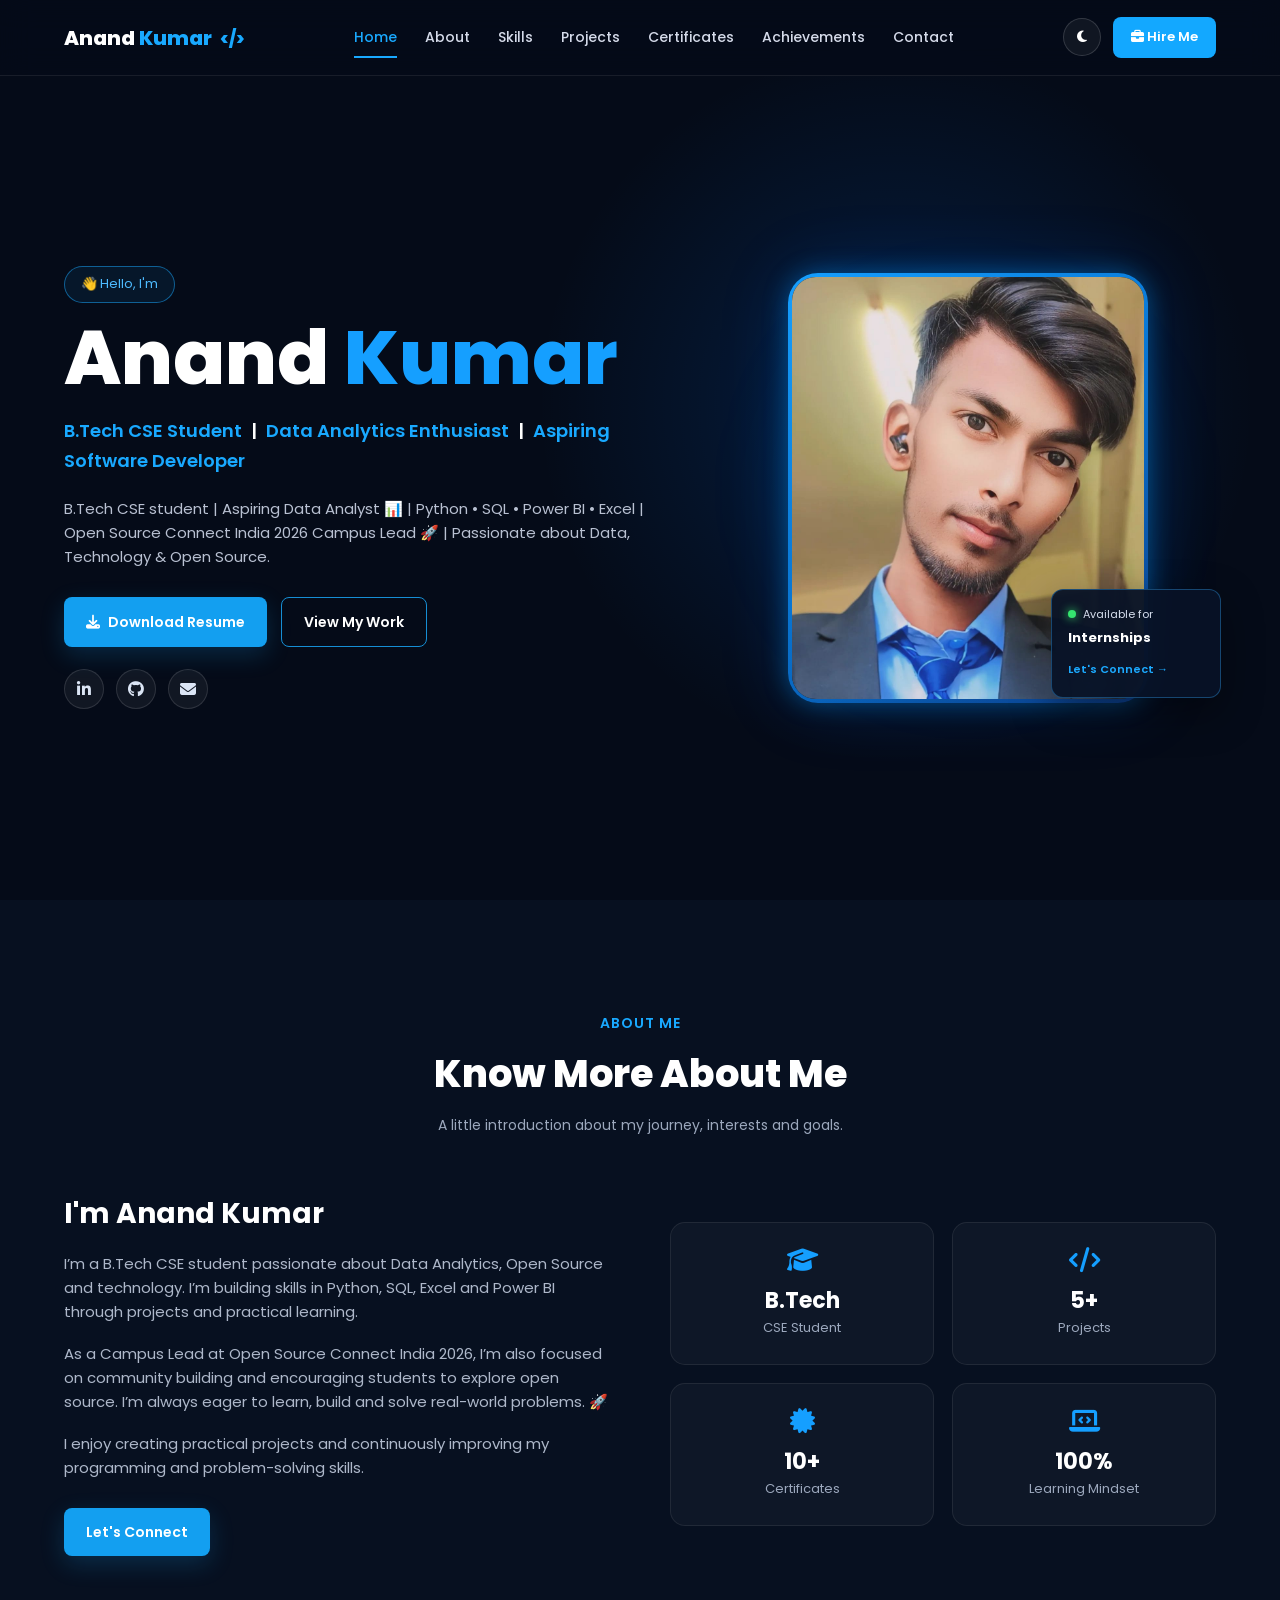
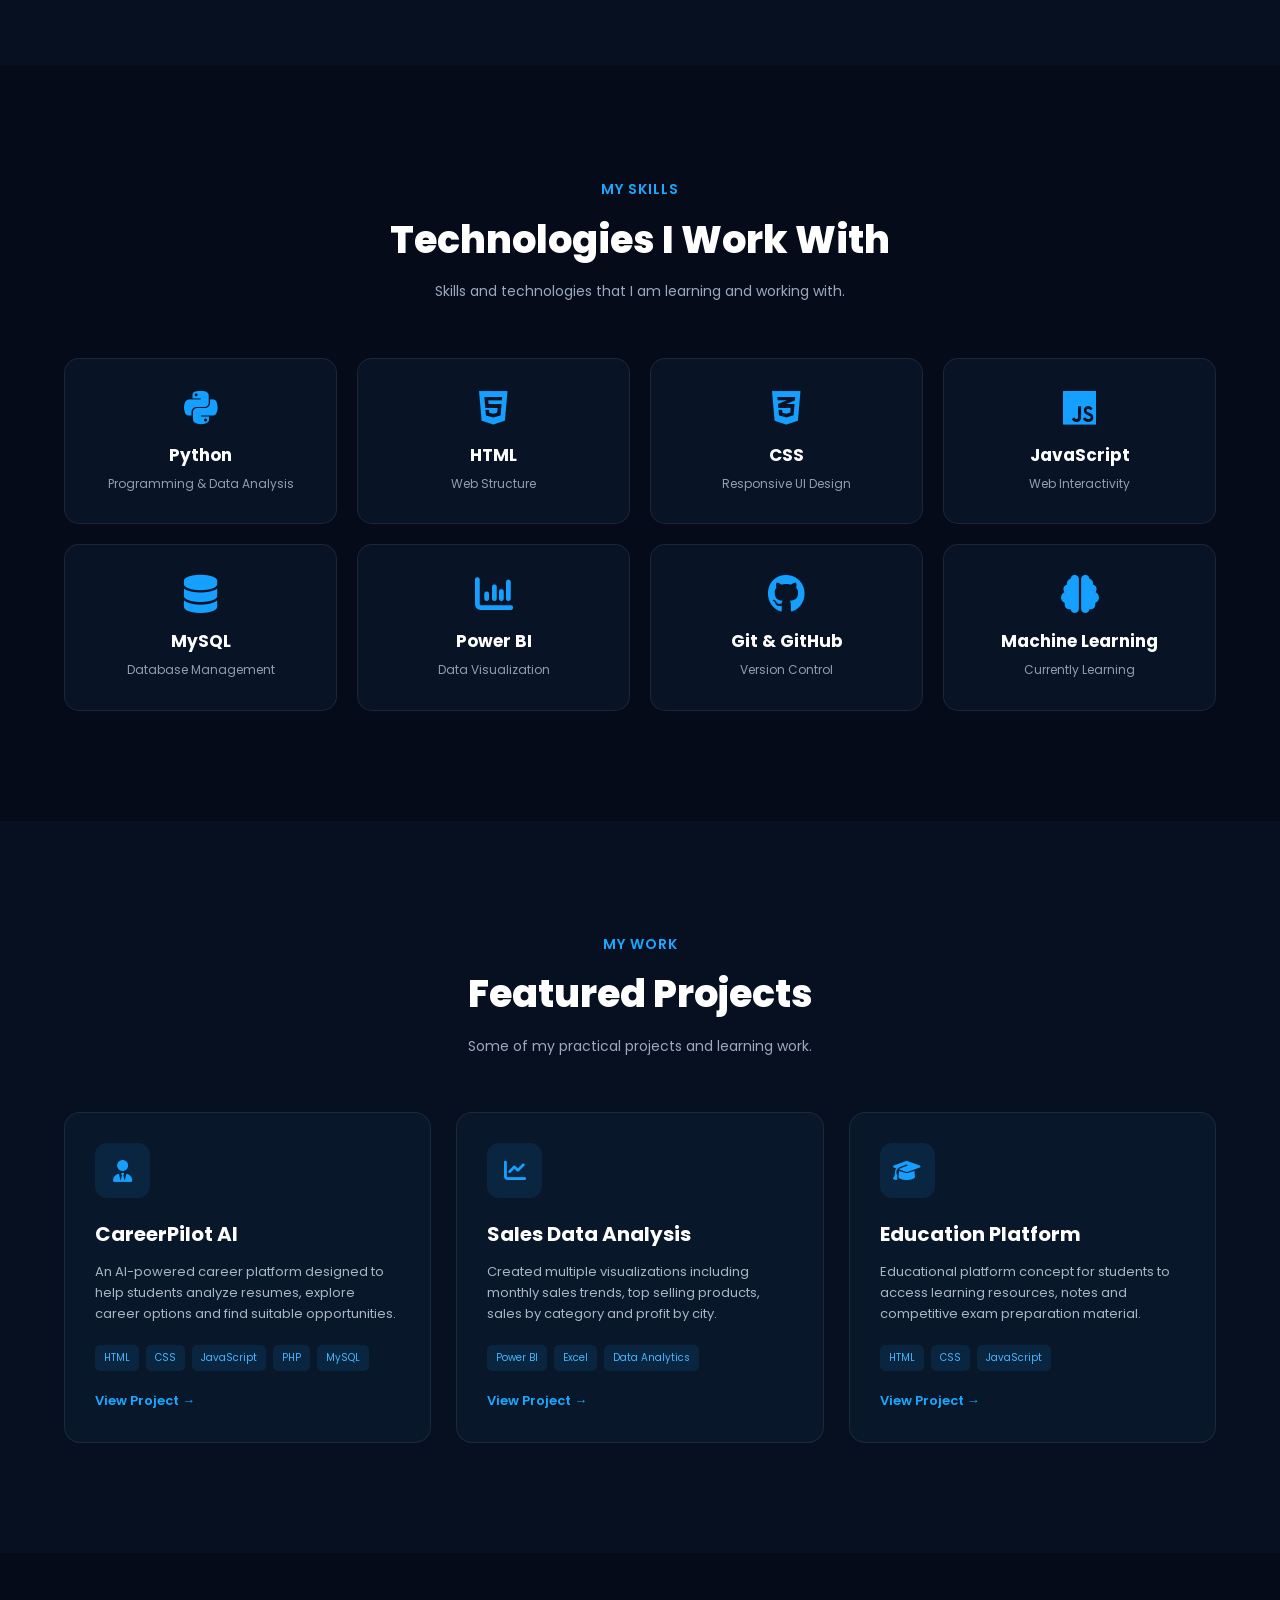
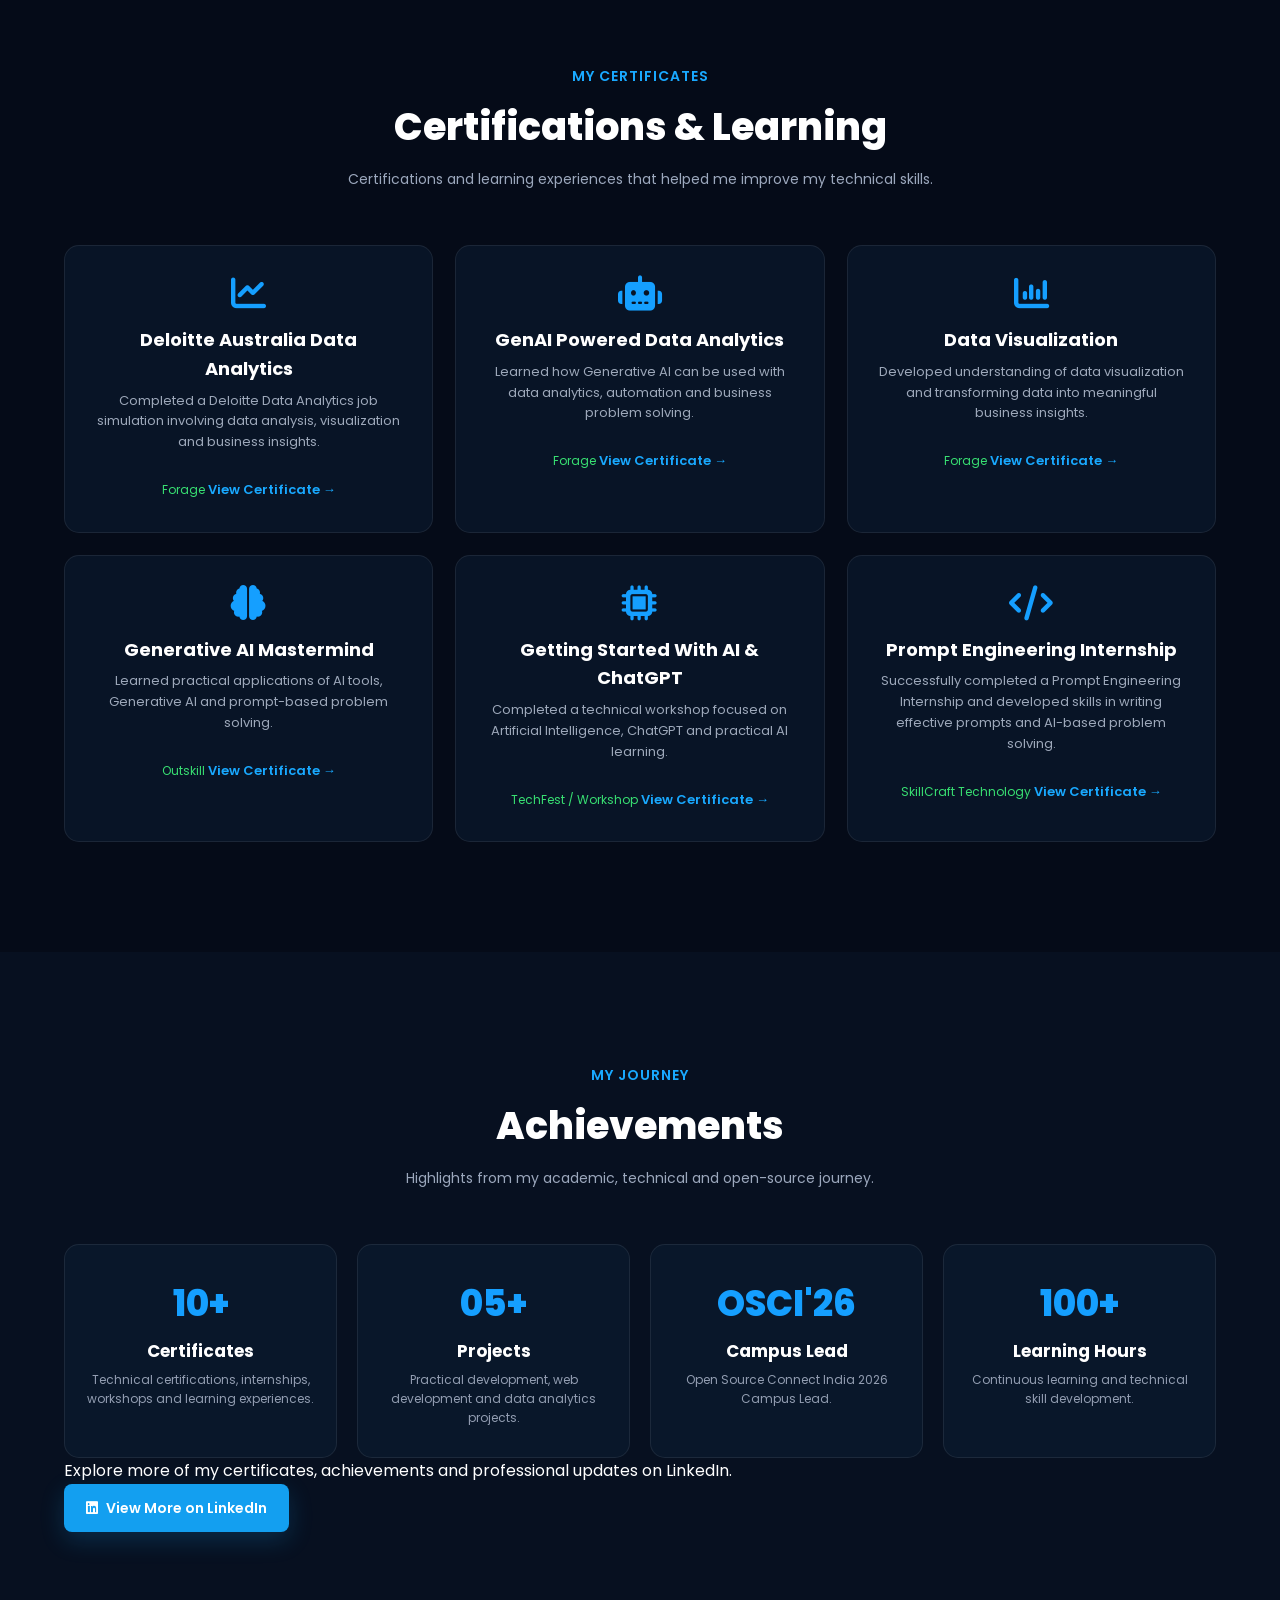
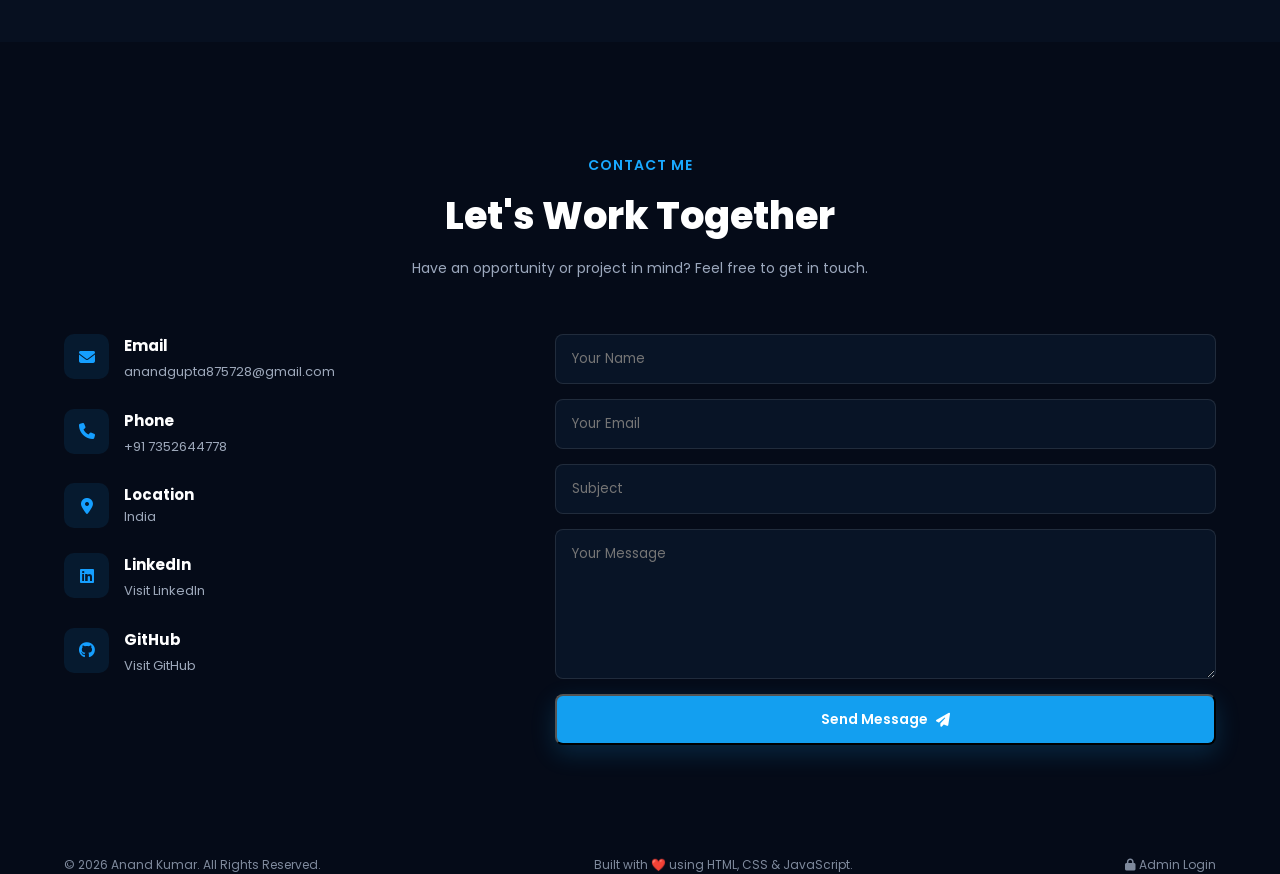
==== index.html @ 17d71ce0 "Initial commit: Anand Portfolio codebase" ====
<!DOCTYPE html>
<html lang="en">

<head>
    <meta charset="UTF-8">
    <meta name="viewport" content="width=device-width, initial-scale=1.0">

    <title>Anand Kumar | Portfolio</title>

    <!-- Google Font -->
    <link rel="preconnect" href="https://fonts.googleapis.com">
    <link rel="preconnect" href="https://fonts.gstatic.com" crossorigin>

    <link
        href="https://fonts.googleapis.com/css2?family=Poppins:wght@400;500;600;700;800&display=swap"
        rel="stylesheet"
    >

    <!-- Font Awesome -->
    <link
        rel="stylesheet"
        href="https://cdnjs.cloudflare.com/ajax/libs/font-awesome/6.5.2/css/all.min.css"
    >

    <!-- CSS -->
    <link rel="stylesheet" href="css/style.css">
</head>

<body>

    <!-- ================= NAVBAR ================= -->

    <header class="header">

        <div class="container nav-container">

            <a href="#home" class="logo">
                Anand <span>Kumar</span>
                <small>&lt;/&gt;</small>
            </a>

            <nav class="navbar" id="navbar">

                <a href="#home" class="nav-link active">Home</a>
                <a href="#about" class="nav-link">About</a>
                <a href="#skills" class="nav-link">Skills</a>
                <a href="#projects" class="nav-link">Projects</a>
                <a href="#certificates" class="nav-link">Certificates</a>
                <a href="#achievements" class="nav-link">Achievements</a>
                <a href="#contact" class="nav-link">Contact</a>

            </nav>

            <div class="nav-actions">

                <button
                    id="themeToggle"
                    class="theme-btn"
                    title="Change Theme"
                >
                    <i class="fa-solid fa-moon"></i>
                </button>

                <a href="#contact" class="hire-btn">
                    <i class="fa-solid fa-briefcase"></i>
                    Hire Me
                </a>

                <button class="menu-btn" id="menuBtn">
                    <i class="fa-solid fa-bars"></i>
                </button>

            </div>

        </div>

    </header>


    <!-- ================= MAIN ================= -->

    <main>

        <!-- ================= HOME ================= -->

        <section id="home" class="hero">

            <div class="container hero-container">

                <!-- LEFT -->

                <div class="hero-content">

                    <div class="hello-badge">
                        👋 Hello, I'm
                    </div>

                    <h1>
                        Anand <span>Kumar</span>
                    </h1>

                    <h2>
                        B.Tech CSE Student
                        <span>|</span>
                        Data Analytics Enthusiast
                        <span>|</span>
                        Aspiring Software Developer
                    </h2>

                    <p>
                        B.Tech CSE student | Aspiring Data Analyst 📊 |
                        Python • SQL • Power BI • Excel |
                        Open Source Connect India 2026 Campus Lead 🚀 |
                        Passionate about Data, Technology & Open Source.
                    </p>


                    <!-- BUTTONS -->

                    <div class="hero-buttons">

                        <a
                            href="#"
                            class="btn primary-btn"
                            onclick="alert('Resume will be available soon.'); return false;"
                        >
                            <i class="fa-solid fa-download"></i>
                            Download Resume
                        </a>

                        <a
                            href="#projects"
                            class="btn secondary-btn"
                        >
                            View My Work
                        </a>

                    </div>


                    <!-- SOCIAL LINKS -->

                    <div class="social-links">

                        <!-- LinkedIn -->

                        <a
                            href="https://www.linkedin.com/in/anand-kumar-691678362"
                            title="LinkedIn"
                            target="_blank"
                            rel="noopener noreferrer"
                        >
                            <i class="fa-brands fa-linkedin-in"></i>
                        </a>


                        <!-- GitHub -->

                        <a
                            href="https://github.com/aanand0809"
                            title="GitHub"
                            target="_blank"
                            rel="noopener noreferrer"
                        >
                            <i class="fa-brands fa-github"></i>
                        </a>


                        <!-- Gmail -->

                        <a
                            href="https://mail.google.com/mail/?view=cm&fs=1&to=anandgupta875728@gmail.com"
                            title="Email Me"
                            target="_blank"
                            rel="noopener noreferrer"
                        >
                            <i class="fa-solid fa-envelope"></i>
                        </a>

                    </div>

                </div>


                <!-- RIGHT -->

                <div class="hero-image-area">

                    <div class="image-glow"></div>

                    <div class="profile-wrapper">

                        <img
                            src="images/profile.jpg"
                            alt="Anand Kumar"
                            class="profile-image"
                        >

                    </div>


                    <!-- Availability -->

                    <div class="availability-card">

                        <div class="status">

                            <span class="status-dot"></span>

                            Available for

                        </div>

                        <strong>Internships</strong>

                        <a href="#contact">
                            Let's Connect →
                        </a>

                    </div>

                </div>

            </div>

        </section>


        <!-- ================= ABOUT ================= -->

        <section
            id="about"
            class="section about-section"
        >

            <div class="container">

                <div class="section-heading">

                    <span>About Me</span>

                    <h2>
                        Know More About Me
                    </h2>

                    <p>
                        A little introduction about my journey,
                        interests and goals.
                    </p>

                </div>


                <div class="about-content">

                    <div class="about-text">

                        <h3>
                            I'm Anand Kumar
                        </h3>

                        <p>
                            I’m a B.Tech CSE student passionate about
                            Data Analytics, Open Source and technology.
                            I’m building skills in Python, SQL, Excel
                            and Power BI through projects and practical
                            learning.
                        </p>

                        <p>
                            As a Campus Lead at Open Source Connect India
                            2026, I’m also focused on community building
                            and encouraging students to explore open source.
                            I’m always eager to learn, build and solve
                            real-world problems. 🚀
                        </p>

                        <p>
                            I enjoy creating practical projects and
                            continuously improving my programming and
                            problem-solving skills.
                        </p>

                        <a
                            href="#contact"
                            class="btn primary-btn"
                        >
                            Let's Connect
                        </a>

                    </div>


                    <div class="about-stats">

                        <div class="stat-card">

                            <i class="fa-solid fa-graduation-cap"></i>

                            <h3>B.Tech</h3>

                            <p>CSE Student</p>

                        </div>


                        <div class="stat-card">

                            <i class="fa-solid fa-code"></i>

                            <h3>5+</h3>

                            <p>Projects</p>

                        </div>


                        <div class="stat-card">

                            <i class="fa-solid fa-certificate"></i>

                            <h3>10+</h3>

                            <p>Certificates</p>

                        </div>


                        <div class="stat-card">

                            <i class="fa-solid fa-laptop-code"></i>

                            <h3>100%</h3>

                            <p>Learning Mindset</p>

                        </div>

                    </div>

                </div>

            </div>

        </section>


        <!-- ================= SKILLS ================= -->

        <section
            id="skills"
            class="section skills-section"
        >

            <div class="container">

                <div class="section-heading">

                    <span>My Skills</span>

                    <h2>
                        Technologies I Work With
                    </h2>

                    <p>
                        Skills and technologies that I am
                        learning and working with.
                    </p>

                </div>


                <div class="skills-grid">

                    <div class="skill-card">

                        <i class="fa-brands fa-python"></i>

                        <h3>Python</h3>

                        <p>
                            Programming & Data Analysis
                        </p>

                    </div>


                    <div class="skill-card">

                        <i class="fa-brands fa-html5"></i>

                        <h3>HTML</h3>

                        <p>
                            Web Structure
                        </p>

                    </div>


                    <div class="skill-card">

                        <i class="fa-brands fa-css3-alt"></i>

                        <h3>CSS</h3>

                        <p>
                            Responsive UI Design
                        </p>

                    </div>


                    <div class="skill-card">

                        <i class="fa-brands fa-js"></i>

                        <h3>JavaScript</h3>

                        <p>
                            Web Interactivity
                        </p>

                    </div>


                    <div class="skill-card">

                        <i class="fa-solid fa-database"></i>

                        <h3>MySQL</h3>

                        <p>
                            Database Management
                        </p>

                    </div>


                    <div class="skill-card">

                        <i class="fa-solid fa-chart-column"></i>

                        <h3>Power BI</h3>

                        <p>
                            Data Visualization
                        </p>

                    </div>


                    <div class="skill-card">

                        <i class="fa-brands fa-github"></i>

                        <h3>Git & GitHub</h3>

                        <p>
                            Version Control
                        </p>

                    </div>


                    <div class="skill-card">

                        <i class="fa-solid fa-brain"></i>

                        <h3>Machine Learning</h3>

                        <p>
                            Currently Learning
                        </p>

                    </div>

                </div>

            </div>

        </section>


        <!-- ================= PROJECTS ================= -->

        <section
            id="projects"
            class="section projects-section"
        >

            <div class="container">

                <div class="section-heading">

                    <span>My Work</span>

                    <h2>
                        Featured Projects
                    </h2>

                    <p>
                        Some of my practical projects
                        and learning work.
                    </p>

                </div>


                <div class="projects-grid">


                    <!-- CareerPilot -->

                    <article class="project-card">

                        <div class="project-icon">

                            <i class="fa-solid fa-user-tie"></i>

                        </div>

                        <h3>
                            CareerPilot AI
                        </h3>

                        <p>
                            An AI-powered career platform designed
                            to help students analyze resumes,
                            explore career options and find
                            suitable opportunities.
                        </p>

                        <div class="project-tech">

                            <span>HTML</span>
                            <span>CSS</span>
                            <span>JavaScript</span>
                            <span>PHP</span>
                            <span>MySQL</span>

                        </div>

                        <a
                            href="#"
                            class="project-link"
                            onclick="alert('Project link will be added soon.'); return false;"
                        >
                            View Project →
                        </a>

                    </article>


                    <!-- Sales Data Analysis -->

                    <article class="project-card">

                        <div class="project-icon">

                            <i class="fa-solid fa-chart-line"></i>

                        </div>

                        <h3>
                            Sales Data Analysis
                        </h3>

                        <p>
                            Created multiple visualizations including
                            monthly sales trends, top selling products,
                            sales by category and profit by city.
                        </p>

                        <div class="project-tech">

                            <span>Power BI</span>
                            <span>Excel</span>
                            <span>Data Analytics</span>

                        </div>

                        <a
                            href="#"
                            class="project-link"
                            onclick="alert('Project link will be added soon.'); return false;"
                        >
                            View Project →
                        </a>

                    </article>


                    <!-- Education Platform -->

                    <article class="project-card">

                        <div class="project-icon">

                            <i class="fa-solid fa-graduation-cap"></i>

                        </div>

                        <h3>
                            Education Platform
                        </h3>

                        <p>
                            Educational platform concept for students
                            to access learning resources, notes and
                            competitive exam preparation material.
                        </p>

                        <div class="project-tech">

                            <span>HTML</span>
                            <span>CSS</span>
                            <span>JavaScript</span>

                        </div>

                        <a
                            href="#"
                            class="project-link"
                            onclick="alert('Project link will be added soon.'); return false;"
                        >
                            View Project →
                        </a>

                    </article>

                </div>

            </div>

        </section>


        <!-- ================= CERTIFICATES ================= -->

        <section
            id="certificates"
            class="section certificates-section"
        >

            <div class="container">

                <div class="section-heading">

                    <span>My Certificates</span>

                    <h2>
                        Certifications & Learning
                    </h2>

                    <p>
                        Certifications and learning experiences
                        that helped me improve my technical skills.
                    </p>

                </div>


                <div class="certificate-grid">


                    <!-- Certificate 1 -->

                    <div class="certificate-card">

                        <i class="fa-solid fa-chart-line"></i>

                        <h3>
                            Deloitte Australia Data Analytics
                        </h3>

                        <p>
                            Completed a Deloitte Data Analytics
                            job simulation involving data analysis,
                            visualization and business insights.
                        </p>

                        <span>
                            Forage
                        </span>

                        <a
                            href="images/certificate1.jpg"
                            target="_blank"
                            rel="noopener noreferrer"
                            class="project-link"
                        >
                            View Certificate →
                        </a>

                    </div>


                    <!-- Certificate 2 -->

                    <div class="certificate-card">

                        <i class="fa-solid fa-robot"></i>

                        <h3>
                            GenAI Powered Data Analytics
                        </h3>

                        <p>
                            Learned how Generative AI can be used
                            with data analytics, automation and
                            business problem solving.
                        </p>

                        <span>
                            Forage
                        </span>

                        <a
                            href="images/certificate2.jpg"
                            target="_blank"
                            rel="noopener noreferrer"
                            class="project-link"
                        >
                            View Certificate →
                        </a>

                    </div>


                    <!-- Certificate 3 -->

                    <div class="certificate-card">

                        <i class="fa-solid fa-chart-column"></i>

                        <h3>
                            Data Visualization
                        </h3>

                        <p>
                            Developed understanding of data
                            visualization and transforming data
                            into meaningful business insights.
                        </p>

                        <span>
                            Forage
                        </span>

                        <a
                            href="images/certificate3.jpg"
                            target="_blank"
                            rel="noopener noreferrer"
                            class="project-link"
                        >
                            View Certificate →
                        </a>

                    </div>


                    <!-- Certificate 4 -->

                    <div class="certificate-card">

                        <i class="fa-solid fa-brain"></i>

                        <h3>
                            Generative AI Mastermind
                        </h3>

                        <p>
                            Learned practical applications of AI
                            tools, Generative AI and prompt-based
                            problem solving.
                        </p>

                        <span>
                            Outskill
                        </span>

                        <a
                            href="images/certificate4.jpg"
                            target="_blank"
                            rel="noopener noreferrer"
                            class="project-link"
                        >
                            View Certificate →
                        </a>

                    </div>


                    <!-- Certificate 5 -->

                    <div class="certificate-card">

                        <i class="fa-solid fa-microchip"></i>

                        <h3>
                            Getting Started With AI & ChatGPT
                        </h3>

                        <p>
                            Completed a technical workshop focused
                            on Artificial Intelligence, ChatGPT
                            and practical AI learning.
                        </p>

                        <span>
                            TechFest / Workshop
                        </span>

                        <a
                            href="images/certificate5.jpg"
                            target="_blank"
                            rel="noopener noreferrer"
                            class="project-link"
                        >
                            View Certificate →
                        </a>

                    </div>


                    <!-- Certificate 6 -->

                    <div class="certificate-card">

                        <i class="fa-solid fa-code"></i>

                        <h3>
                            Prompt Engineering Internship
                        </h3>

                        <p>
                            Successfully completed a Prompt Engineering
                            Internship and developed skills in writing
                            effective prompts and AI-based problem solving.
                        </p>

                        <span>
                            SkillCraft Technology
                        </span>

                        <a
                            href="images/certificate6.jpg"
                            target="_blank"
                            rel="noopener noreferrer"
                            class="project-link"
                        >
                            View Certificate →
                        </a>

                    </div>

                </div>

            </div>

        </section>


        <!-- ================= ACHIEVEMENTS ================= -->

        <section
            id="achievements"
            class="section achievements-section"
        >

            <div class="container">

                <div class="section-heading">

                    <span>My Journey</span>

                    <h2>
                        Achievements
                    </h2>

                    <p>
                        Highlights from my academic,
                        technical and open-source journey.
                    </p>

                </div>


                <div class="achievement-grid">


                    <!-- Achievement 1 -->

                    <div class="achievement-card">

                        <div class="achievement-number">
                            10+
                        </div>

                        <h3>
                            Certificates
                        </h3>

                        <p>
                            Technical certifications, internships,
                            workshops and learning experiences.
                        </p>

                    </div>


                    <!-- Achievement 2 -->

                    <div class="achievement-card">

                        <div class="achievement-number">
                            05+
                        </div>

                        <h3>
                            Projects
                        </h3>

                        <p>
                            Practical development, web development
                            and data analytics projects.
                        </p>

                    </div>


                    <!-- Achievement 3 -->

                    <div class="achievement-card">

                        <div class="achievement-number">
                            OSCI'26
                        </div>

                        <h3>
                            Campus Lead
                        </h3>

                        <p>
                            Open Source Connect India 2026
                            Campus Lead.
                        </p>

                    </div>


                    <!-- Achievement 4 -->

                    <div class="achievement-card">

                        <div class="achievement-number">
                            100+
                        </div>

                        <h3>
                            Learning Hours
                        </h3>

                        <p>
                            Continuous learning and technical
                            skill development.
                        </p>

                    </div>

                </div>


                <!-- LINKEDIN MORE -->

                <div class="achievement-more">

                    <p>
                        Explore more of my certificates,
                        achievements and professional updates
                        on LinkedIn.
                    </p>

                    <a
                        href="https://www.linkedin.com/in/anand-kumar-691678362"
                        target="_blank"
                        rel="noopener noreferrer"
                        class="btn primary-btn"
                    >
                        <i class="fa-brands fa-linkedin"></i>
                        View More on LinkedIn
                    </a>

                </div>

            </div>

        </section>


        <!-- ================= CONTACT ================= -->

        <section
            id="contact"
            class="section contact-section"
        >

            <div class="container">

                <div class="section-heading">

                    <span>Contact Me</span>

                    <h2>
                        Let's Work Together
                    </h2>

                    <p>
                        Have an opportunity or project in mind?
                        Feel free to get in touch.
                    </p>

                </div>


                <div class="contact-content">


                    <!-- CONTACT INFO -->

                    <div class="contact-info">


                        <!-- Email -->

                        <div class="contact-item">

                            <div class="contact-icon">

                                <i class="fa-solid fa-envelope"></i>

                            </div>

                            <div>

                                <h3>
                                    Email
                                </h3>

                                <a
                                    href="https://mail.google.com/mail/?view=cm&fs=1&to=anandgupta875728@gmail.com"
                                    target="_blank"
                                    rel="noopener noreferrer"
                                >
                                    anandgupta875728@gmail.com
                                </a>

                            </div>

                        </div>


                        <!-- Phone -->

                        <div class="contact-item">

                            <div class="contact-icon">

                                <i class="fa-solid fa-phone"></i>

                            </div>

                            <div>

                                <h3>
                                    Phone
                                </h3>

                                <a href="tel:+917352644778">
                                    +91 7352644778
                                </a>

                            </div>

                        </div>


                        <!-- Location -->

                        <div class="contact-item">

                            <div class="contact-icon">

                                <i class="fa-solid fa-location-dot"></i>

                            </div>

                            <div>

                                <h3>
                                    Location
                                </h3>

                                <p>
                                    India
                                </p>

                            </div>

                        </div>


                        <!-- LinkedIn -->

                        <div class="contact-item">

                            <div class="contact-icon">

                                <i class="fa-brands fa-linkedin"></i>

                            </div>

                            <div>

                                <h3>
                                    LinkedIn
                                </h3>

                                <a
                                    href="https://www.linkedin.com/in/anand-kumar-691678362"
                                    target="_blank"
                                    rel="noopener noreferrer"
                                >
                                    Visit LinkedIn
                                </a>

                            </div>

                        </div>


                        <!-- GitHub -->

                        <div class="contact-item">

                            <div class="contact-icon">

                                <i class="fa-brands fa-github"></i>

                            </div>

                            <div>

                                <h3>
                                    GitHub
                                </h3>

                                <a
                                    href="https://github.com/aanand0809"
                                    target="_blank"
                                    rel="noopener noreferrer"
                                >
                                    Visit GitHub
                                </a>

                            </div>

                        </div>

                    </div>


                    <!-- CONTACT FORM -->

                    <form
                        id="contact-form"
                        class="contact-form"
                        action="php/contact.php"
                        method="POST"
                    >

                        <input
                            type="text"
                            id="name"
                            name="name"
                            placeholder="Your Name"
                            required
                        >


                        <input
                            type="email"
                            id="email"
                            name="email"
                            placeholder="Your Email"
                            required
                        >


                        <input
                            type="text"
                            id="subject"
                            name="subject"
                            placeholder="Subject"
                            required
                        >


                        <textarea
                            id="message"
                            name="message"
                            rows="6"
                            placeholder="Your Message"
                            required
                        ></textarea>


                        <button
                            type="submit"
                            class="btn primary-btn"
                        >
                            Send Message

                            <i class="fa-solid fa-paper-plane"></i>

                        </button>

                    </form>

                </div>

            </div>

        </section>

    </main>


    <!-- ================= FOOTER ================= -->

        <div class="container footer-content">

            <p>
                © 2026 Anand Kumar. All Rights Reserved.
            </p>

            <p>
                Built with ❤️ using HTML, CSS & JavaScript.
            </p>
            <a href="admin/login.php" class="admin-link">
    <i class="fa-solid fa-lock"></i>
    Admin Login
</a>

        </div>

    </footer>


    <!-- ================= BACK TO TOP ================= -->

    <button
        id="backToTop"
        class="back-to-top"
        title="Back to top"
    >
        <i class="fa-solid fa-arrow-up"></i>
    </button>


    <!-- JavaScript -->

    <script src="js/script.js"></script>

</body>

</html>
---- css/style.css ----
/* =========================
   RESET
========================= */

* {
    margin: 0;
    padding: 0;
    box-sizing: border-box;
}

html {
    scroll-behavior: smooth;
}

body {
    font-family: "Poppins", sans-serif;
    background: #050b18;
    color: #ffffff;
    line-height: 1.6;
}

a {
    text-decoration: none;
    color: inherit;
}

button {
    font-family: inherit;
}

.container {
    width: 90%;
    max-width: 1200px;
    margin: auto;
}


/* =========================
   HEADER / NAVBAR
========================= */

.header {
    position: fixed;
    top: 0;
    left: 0;
    width: 100%;
    z-index: 1000;

    background: rgba(5, 11, 24, 0.88);
    backdrop-filter: blur(15px);

    border-bottom: 1px solid rgba(255, 255, 255, 0.08);
}

.nav-container {
    height: 75px;

    display: flex;
    align-items: center;
    justify-content: space-between;
}

.logo {
    font-size: 20px;
    font-weight: 800;
}

.logo span {
    color: #19a9ff;
}

.logo small {
    color: #19a9ff;
    margin-left: 4px;
}

.navbar {
    display: flex;
    gap: 28px;
}

.nav-link {
    font-size: 14px;
    font-weight: 500;
    color: #d5dbea;
    position: relative;
    transition: 0.3s;
}

.nav-link:hover,
.nav-link.active {
    color: #19a9ff;
}

.nav-link.active::after {
    content: "";
    position: absolute;
    left: 0;
    bottom: -9px;

    width: 100%;
    height: 2px;

    background: #19a9ff;
}

.nav-actions {
    display: flex;
    align-items: center;
    gap: 12px;
}

.theme-btn,
.menu-btn {
    width: 38px;
    height: 38px;

    border: 1px solid rgba(255, 255, 255, 0.15);
    border-radius: 50%;

    background: rgba(255, 255, 255, 0.05);
    color: white;

    cursor: pointer;
}

.hire-btn {
    padding: 10px 18px;

    border-radius: 8px;

    background: #13a8ff;
    color: white;

    font-size: 13px;
    font-weight: 600;

    transition: 0.3s;
}

.hire-btn:hover {
    transform: translateY(-2px);
    box-shadow: 0 8px 25px rgba(19, 168, 255, 0.3);
}

.menu-btn {
    display: none;
}


/* =========================
   HERO
========================= */

.hero {
    min-height: 100vh;
    padding-top: 75px;

    display: flex;
    align-items: center;

    background:
        radial-gradient(
            circle at 70% 45%,
            rgba(0, 119, 255, 0.18),
            transparent 35%
        ),
        #050b18;
}

.hero-container {
    min-height: calc(100vh - 75px);

    display: grid;
    grid-template-columns: 1.1fr 0.9fr;

    align-items: center;
    gap: 50px;
}


/* LEFT */

.hero-content {
    max-width: 650px;
}

.hello-badge {
    display: inline-block;

    padding: 7px 16px;
    margin-bottom: 15px;

    border: 1px solid rgba(25, 169, 255, 0.5);
    border-radius: 30px;

    color: #4dbbff;
    background: rgba(25, 169, 255, 0.08);

    font-size: 13px;
}

.hero h1 {
    font-size: clamp(48px, 6vw, 76px);
    line-height: 1.05;

    font-weight: 800;
    margin-bottom: 18px;
}

.hero h1 span {
    color: #159fff;
}

.hero h2 {
    font-size: 18px;
    line-height: 1.7;

    color: #19a9ff;
    font-weight: 600;

    max-width: 650px;
}

.hero h2 span {
    color: #ffffff;
    margin: 0 5px;
}

.hero-content > p {
    margin-top: 20px;

    max-width: 650px;

    color: #b9c1d2;
    font-size: 15px;
}


/* BUTTONS */

.hero-buttons {
    display: flex;
    gap: 14px;
    margin-top: 28px;
}

.btn {
    display: inline-flex;
    align-items: center;
    justify-content: center;
    gap: 8px;

    padding: 13px 22px;

    border-radius: 8px;

    font-size: 14px;
    font-weight: 600;

    transition: 0.3s;
}

.primary-btn {
    background: #139ff0;
    color: white;

    box-shadow: 0 8px 25px rgba(19, 159, 240, 0.2);
}

.primary-btn:hover {
    transform: translateY(-3px);
    background: #0d8ed8;
}

.secondary-btn {
    border: 1px solid #168ed4;
    color: white;
}

.secondary-btn:hover {
    background: rgba(19, 159, 240, 0.1);
    transform: translateY(-3px);
}


/* SOCIAL */

.social-links {
    display: flex;
    gap: 12px;
    margin-top: 22px;
}

.social-links a {
    width: 40px;
    height: 40px;

    display: flex;
    align-items: center;
    justify-content: center;

    border-radius: 50%;

    background: rgba(255, 255, 255, 0.05);
    border: 1px solid rgba(255, 255, 255, 0.12);

    color: #dbe5f5;

    transition: 0.3s;
}

.social-links a:hover {
    color: #19a9ff;
    border-color: #19a9ff;
    transform: translateY(-3px);
}


/* =========================
   PROFILE IMAGE
========================= */

.hero-image-area {
    position: relative;

    min-height: 500px;

    display: flex;
    align-items: center;
    justify-content: center;
}


/* Blue glow behind image */

.image-glow {
    position: absolute;

    width: 330px;
    height: 330px;

    border-radius: 50%;

    background: rgba(0, 153, 255, 0.15);

    filter: blur(45px);
}


/* PHOTO CONTAINER
   SQUARE SHAPE
*/

.profile-wrapper {
    position: relative;
    z-index: 2;

    width: 330px;
    height: 390px;

    /* IMPORTANT:
       square/rectangle shape
    */

    border-radius: 28px;

    padding: 4px;

    background: linear-gradient(
        145deg,
        #159fff,
        #0874d1,
        #0c3c88
    );

    box-shadow:
        0 0 25px rgba(0, 157, 255, 0.4),
        0 0 70px rgba(0, 100, 255, 0.18);
}


/* Actual image */

.profile-image {
    width: 100%;
    height: 100%;

    display: block;

    object-fit: cover;

    /* Square/rectangle corners */
    border-radius: 24px;

    background: #081426;
}


/* =========================
   AVAILABILITY CARD
========================= */

.availability-card {
    position: absolute;

    right: -5px;
    bottom: 40px;

    z-index: 5;

    width: 170px;

    padding: 16px;

    background: rgba(8, 18, 38, 0.95);

    border: 1px solid rgba(50, 169, 255, 0.35);

    border-radius: 12px;

    box-shadow: 0 15px 40px rgba(0, 0, 0, 0.4);
}

.status {
    display: flex;
    align-items: center;

    gap: 7px;

    color: #d6deed;

    font-size: 11px;
}

.status-dot {
    width: 8px;
    height: 8px;

    border-radius: 50%;

    background: #35e66f;

    box-shadow: 0 0 10px #35e66f;
}

.availability-card strong {
    display: block;

    margin-top: 5px;

    font-size: 13px;
}

.availability-card a {
    display: inline-block;

    margin-top: 12px;

    color: #1caaff;

    font-size: 11px;
    font-weight: 600;
}


/* =========================
   GENERAL SECTION
========================= */

.section {
    padding: 110px 0;
}

.section-heading {
    text-align: center;
    max-width: 650px;
    margin: 0 auto 55px;
}

.section-heading span {
    color: #19a9ff;

    font-size: 14px;
    font-weight: 600;

    text-transform: uppercase;
    letter-spacing: 1px;
}

.section-heading h2 {
    margin-top: 8px;

    font-size: 38px;
    font-weight: 800;
}

.section-heading p {
    margin-top: 10px;

    color: #9ca8bd;
    font-size: 14px;
}


/* =========================
   ABOUT
========================= */

.about-section {
    background: #071020;
}

.about-content {
    display: grid;
    grid-template-columns: 1fr 1fr;
    gap: 60px;

    align-items: center;
}

.about-text h3 {
    font-size: 28px;
    margin-bottom: 15px;
}

.about-text p {
    color: #aeb8ca;
    margin-bottom: 18px;
    font-size: 15px;
}

.about-text .btn {
    margin-top: 10px;
}

.about-stats {
    display: grid;
    grid-template-columns: repeat(2, 1fr);
    gap: 18px;
}

.stat-card {
    padding: 25px;

    border: 1px solid rgba(255, 255, 255, 0.08);
    background: rgba(255, 255, 255, 0.03);

    border-radius: 15px;

    text-align: center;

    transition: 0.3s;
}

.stat-card:hover {
    transform: translateY(-5px);
    border-color: #159fff;
}

.stat-card i {
    color: #159fff;
    font-size: 25px;
    margin-bottom: 10px;
}

.stat-card h3 {
    font-size: 22px;
}

.stat-card p {
    color: #9ca8bd;
    font-size: 13px;
}


/* =========================
   SKILLS
========================= */

.skills-grid {
    display: grid;

    grid-template-columns: repeat(4, 1fr);

    gap: 20px;
}

.skill-card {
    padding: 30px 20px;

    text-align: center;

    background: #081426;

    border: 1px solid rgba(255, 255, 255, 0.08);

    border-radius: 15px;

    transition: 0.3s;
}

.skill-card:hover {
    transform: translateY(-6px);
    border-color: #159fff;
    box-shadow: 0 15px 35px rgba(0, 130, 255, 0.12);
}

.skill-card i {
    font-size: 38px;
    color: #159fff;
    margin-bottom: 15px;
}

.skill-card h3 {
    font-size: 17px;
}

.skill-card p {
    margin-top: 5px;
    color: #929db1;
    font-size: 12px;
}


/* =========================
   PROJECTS
========================= */

.projects-section {
    background: #071020;
}

.projects-grid {
    display: grid;

    grid-template-columns: repeat(3, 1fr);

    gap: 25px;
}

.project-card {
    padding: 30px;

    background: #09172a;

    border: 1px solid rgba(255, 255, 255, 0.08);

    border-radius: 16px;

    transition: 0.3s;
}

.project-card:hover {
    transform: translateY(-7px);
    border-color: #159fff;
}

.project-icon {
    width: 55px;
    height: 55px;

    display: flex;
    align-items: center;
    justify-content: center;

    border-radius: 12px;

    background: rgba(19, 159, 240, 0.1);

    color: #159fff;

    font-size: 22px;

    margin-bottom: 20px;
}

.project-card h3 {
    font-size: 20px;
}

.project-card p {
    margin-top: 12px;

    color: #aab4c5;

    font-size: 13px;
}

.project-tech {
    display: flex;
    flex-wrap: wrap;
    gap: 7px;

    margin-top: 20px;
}

.project-tech span {
    padding: 5px 9px;

    border-radius: 5px;

    background: rgba(19, 159, 240, 0.1);

    color: #42b7ff;

    font-size: 10px;
}

.project-link {
    display: inline-block;

    margin-top: 20px;

    color: #19a9ff;

    font-size: 13px;
    font-weight: 600;
}


/* =========================
   CERTIFICATES
========================= */

.certificate-grid {
    display: grid;

    grid-template-columns: repeat(3, 1fr);

    gap: 22px;
}

.certificate-card {
    padding: 30px;

    text-align: center;

    background: #081426;

    border: 1px solid rgba(255, 255, 255, 0.08);

    border-radius: 15px;

    transition: 0.3s;
}

.certificate-card:hover {
    transform: translateY(-5px);
    border-color: #159fff;
}

.certificate-card i {
    font-size: 35px;
    color: #159fff;
    margin-bottom: 15px;
}

.certificate-card h3 {
    font-size: 18px;
}

.certificate-card p {
    color: #9da8ba;
    font-size: 13px;
    margin: 7px 0;
}

.certificate-card span {
    color: #38df72;
    font-size: 12px;
}


/* =========================
   ACHIEVEMENTS
========================= */

.achievements-section {
    background: #071020;
}

.achievement-grid {
    display: grid;

    grid-template-columns: repeat(4, 1fr);

    gap: 20px;
}

.achievement-card {
    padding: 30px 20px;

    text-align: center;

    border: 1px solid rgba(255, 255, 255, 0.08);

    border-radius: 15px;

    background: #09172a;
}

.achievement-number {
    font-size: 36px;

    font-weight: 800;

    color: #159fff;
}

.achievement-card h3 {
    font-size: 17px;
    margin-top: 5px;
}

.achievement-card p {
    color: #929db1;
    font-size: 12px;
    margin-top: 5px;
}


/* =========================
   CONTACT
========================= */

.contact-content {
    display: grid;

    grid-template-columns: 0.8fr 1.2fr;

    gap: 50px;

    align-items: start;
}

.contact-item {
    display: flex;

    gap: 15px;

    margin-bottom: 25px;
}

.contact-icon {
    width: 45px;
    height: 45px;

    display: flex;
    align-items: center;
    justify-content: center;

    border-radius: 10px;

    background: rgba(19, 159, 240, 0.1);

    color: #159fff;
}

.contact-item h3 {
    font-size: 15px;
}

.contact-item p,
.contact-item a {
    color: #9da8ba;

    font-size: 13px;
}

.contact-item a:hover {
    color: #159fff;
}

.contact-form {
    display: flex;

    flex-direction: column;

    gap: 15px;
}

.contact-form input,
.contact-form textarea {
    width: 100%;

    padding: 14px 16px;

    border: 1px solid rgba(255, 255, 255, 0.1);

    border-radius: 8px;

    outline: none;

    background: #081426;

    color: white;

    font-family: inherit;
}

.contact-form input:focus,
.contact-form textarea:focus {
    border-color: #159fff;
}

.contact-form textarea {
    resize: vertical;
}


/* =========================
   FOOTER
========================= */

.footer {
    padding: 25px 0;

    border-top: 1px solid rgba(255, 255, 255, 0.08);

    background: #030813;
}

.footer-content {
    display: flex;

    justify-content: space-between;

    gap: 20px;

    color: #7f8a9d;

    font-size: 12px;
}


/* =========================
   BACK TO TOP
========================= */

.back-to-top {
    position: fixed;

    right: 25px;
    bottom: 25px;

    width: 45px;
    height: 45px;

    border: none;

    border-radius: 50%;

    background: #159fff;

    color: white;

    cursor: pointer;

    opacity: 0;
    visibility: hidden;

    transition: 0.3s;

    z-index: 100;
}

.back-to-top.show {
    opacity: 1;
    visibility: visible;
}


/* =========================
   RESPONSIVE
========================= */

@media (max-width: 1000px) {

    .navbar {
        gap: 15px;
    }

    .hero-container {
        grid-template-columns: 1fr 0.8fr;
    }

    .skills-grid {
        grid-template-columns: repeat(2, 1fr);
    }

    .achievement-grid {
        grid-template-columns: repeat(2, 1fr);
    }

}


@media (max-width: 800px) {

    .navbar {
        position: absolute;

        top: 75px;
        left: 0;

        width: 100%;

        padding: 20px;

        display: none;

        flex-direction: column;

        background: #071020;

        border-bottom: 1px solid rgba(255,255,255,0.1);
    }

    .navbar.show {
        display: flex;
    }

    .menu-btn {
        display: block;
    }

    .hero-container {
        grid-template-columns: 1fr;

        text-align: center;

        padding-top: 60px;
    }

    .hero-content {
        margin: auto;
    }

    .hero-buttons,
    .social-links {
        justify-content: center;
    }

    .hero-image-area {
        min-height: 450px;
    }

    .about-content {
        grid-template-columns: 1fr;
    }

    .projects-grid,
    .certificate-grid {
        grid-template-columns: 1fr;
    }

    .contact-content {
        grid-template-columns: 1fr;
    }

    .footer-content {
        flex-direction: column;
        text-align: center;
    }
}


@media (max-width: 500px) {

    .container {
        width: 92%;
    }

    .logo {
        font-size: 17px;
    }

    .hire-btn {
        display: none;
    }

    .hero h1 {
        font-size: 45px;
    }

    .hero h2 {
        font-size: 15px;
    }

    .hero-content > p {
        font-size: 13px;
    }

    .hero-buttons {
        flex-direction: column;
    }

    .profile-wrapper {
        width: 280px;
        height: 340px;
    }

    .availability-card {
        right: 0;
        bottom: 15px;
    }

    .about-stats {
        grid-template-columns: 1fr;
    }

    .skills-grid {
        grid-template-columns: 1fr;
    }

    .achievement-grid {
        grid-template-columns: 1fr;
    }

}
/* =========================
   JAVASCRIPT FEATURES
========================= */

@media (max-width: 800px) {

    .navbar.active {
        display: flex;
    }

}

body.light-mode {
    background: #f4f7fb;
    color: #172033;
}

body.light-mode .header {
    background: rgba(255, 255, 255, 0.92);
}

body.light-mode .hero,
body.light-mode .section,
body.light-mode .about-section,
body.light-mode .projects-section,
body.light-mode .achievements-section {
    background: #f4f7fb;
}

body.light-mode .skill-card,
body.light-mode .project-card,
body.light-mode .certificate-card,
body.light-mode .achievement-card,
body.light-mode .stat-card {
    background: #ffffff;
}

body.light-mode p {
    color: #5b6475;
}

body.light-mode .nav-link {
    color: #333d50;
}

body.light-mode .nav-link:hover,
body.light-mode .nav-link.active {
    color: #0789df;
}

.reveal {
    opacity: 0;
    transform: translateY(30px);
    transition: opacity 0.7s ease, transform 0.7s ease;
}

.reveal.visible {
    opacity: 1;
    transform: translateY(0);
}

.btn,
.hire-btn,
.project-link {
    transition: all 0.3s ease;
}

.btn:hover,
.hire-btn:hover {
    transform: translateY(-3px);
}
/* =========================
   LIGHT MODE
========================= */

body.light-mode {
    background: #f5f7fb !important;
    color: #172033 !important;
}

body.light-mode header,
body.light-mode .header {
    background: #ffffff !important;
}

body.light-mode section,
body.light-mode .hero {
    background: #f5f7fb !important;
}

body.light-mode h1,
body.light-mode h2,
body.light-mode h3,
body.light-mode h4 {
    color: #172033 !important;
}

body.light-mode p {
    color: #4b5563 !important;
}

body.light-mode .navbar a,
body.light-mode .nav-link {
    color: #172033 !important;
}

body.light-mode .navbar a:hover,
body.light-mode .nav-link:hover,
body.light-mode .nav-link.active {
    color: #008cff !important;
}

body.light-mode .card,
body.light-mode .skill-card,
body.light-mode .project-card,
body.light-mode .certificate-card,
body.light-mode .achievement-card {
    background: #ffffff !important;
    color: #172033 !important;
}
/* ================= CONTACT FORM MESSAGES ================= */

.form-message {
    display: flex;
    align-items: center;
    gap: 10px;
    padding: 14px 18px;
    margin-bottom: 18px;
    border-radius: 10px;
    font-size: 14px;
    font-weight: 500;
}

.success-message {
    background: rgba(34, 197, 94, 0.12);
    border: 1px solid rgba(34, 197, 94, 0.35);
    color: #22c55e;
}

.error-message {
    background: rgba(239, 68, 68, 0.12);
    border: 1px solid rgba(239, 68, 68, 0.35);
    color: #ef4444;
}

.form-message i {
    font-size: 18px;
}
/* ================= PROFILE PHOTO ================= */

.profile-wrapper {
    width: 360px;
    height: 430px;
    position: relative;
    overflow: hidden;
    border-radius: 30px;
    display: flex;
    align-items: center;
    justify-content: center;
}

.profile-image {
    width: 100%;
    height: 100%;
    object-fit: cover;
    object-position: center top;
    display: block;
}
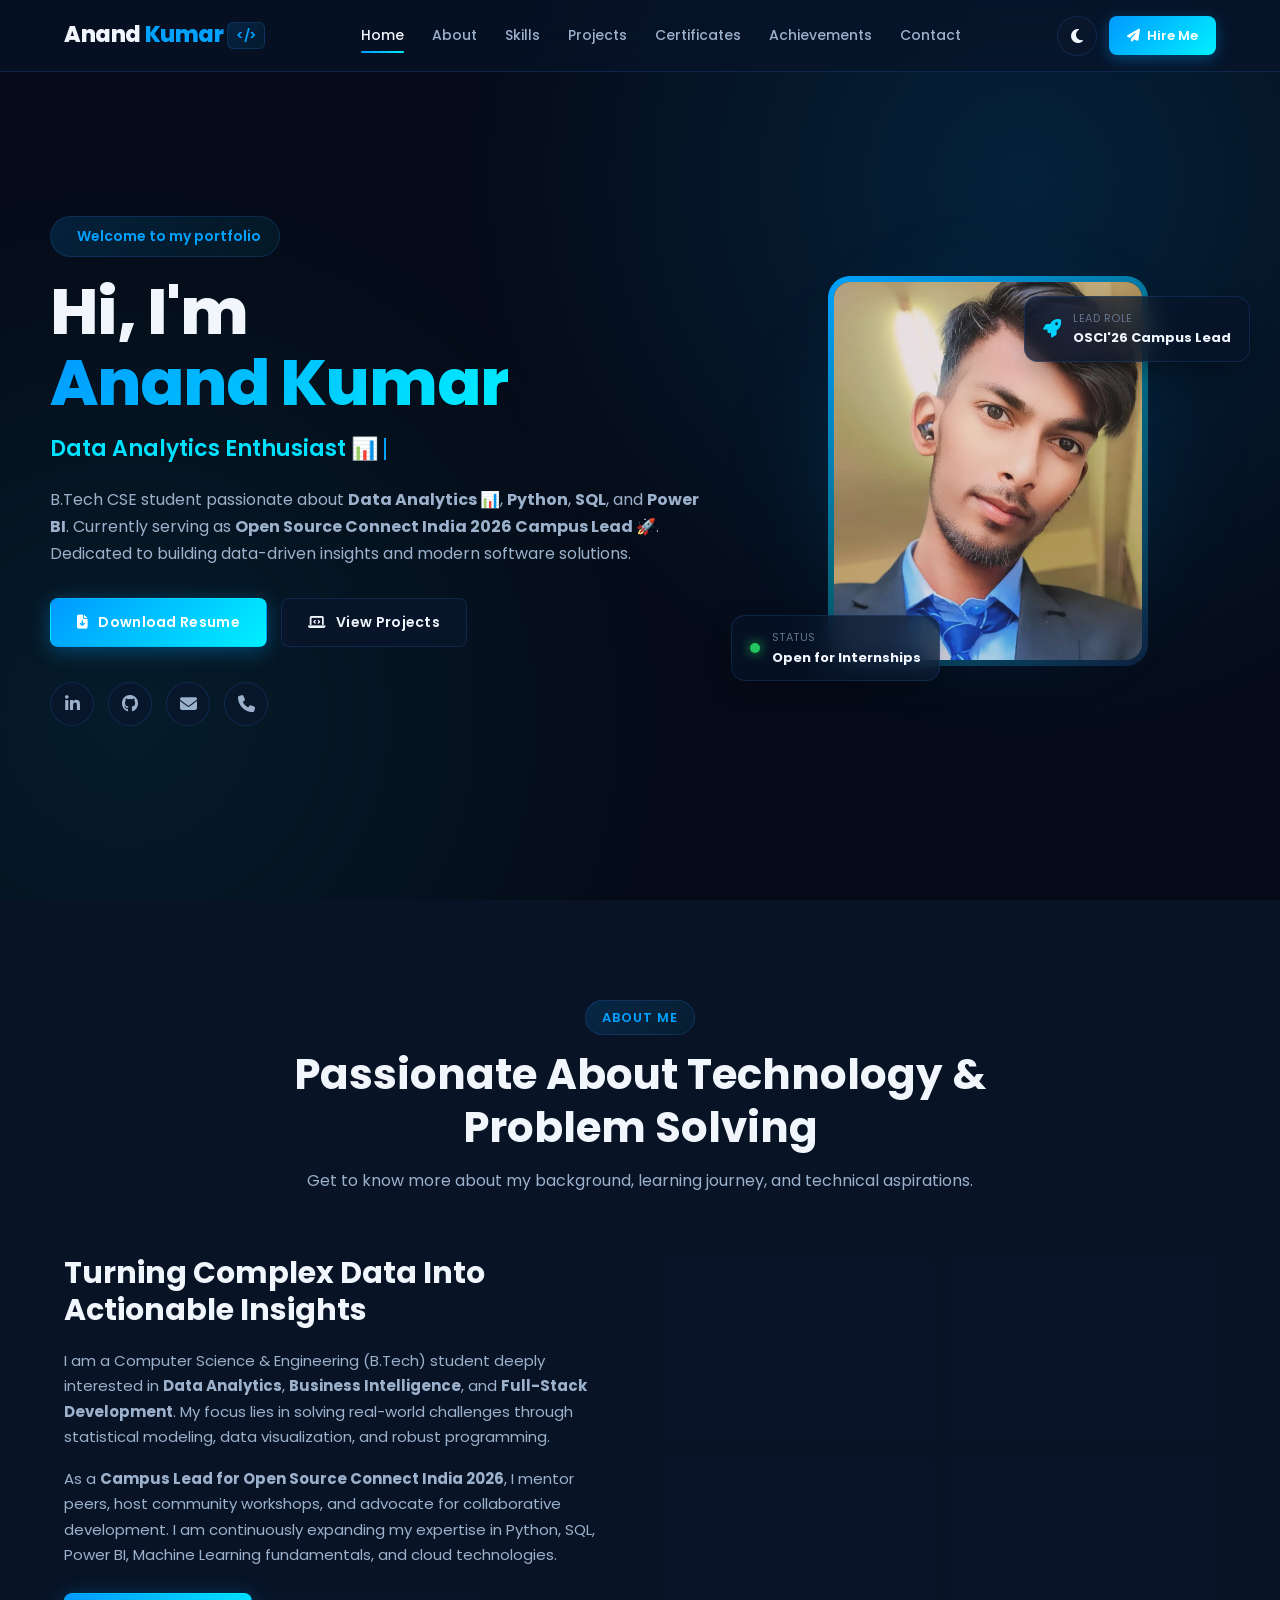
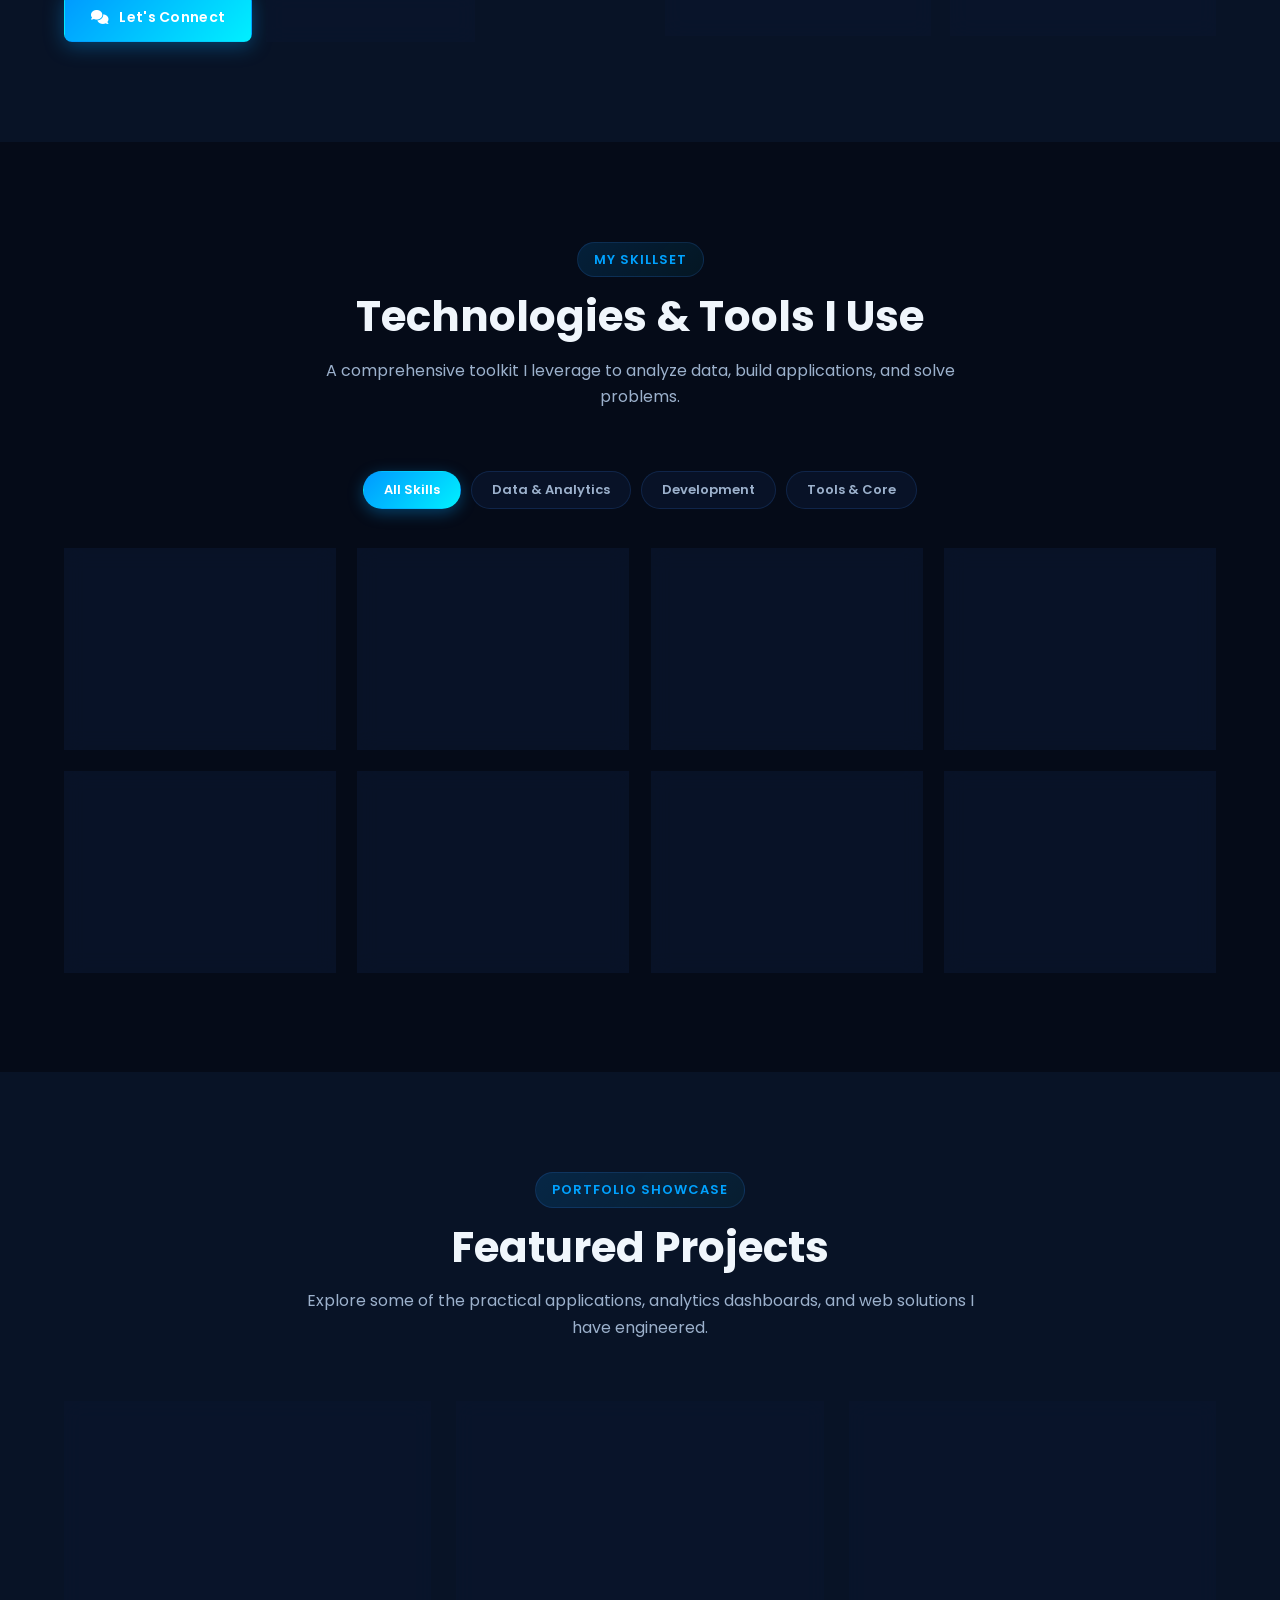
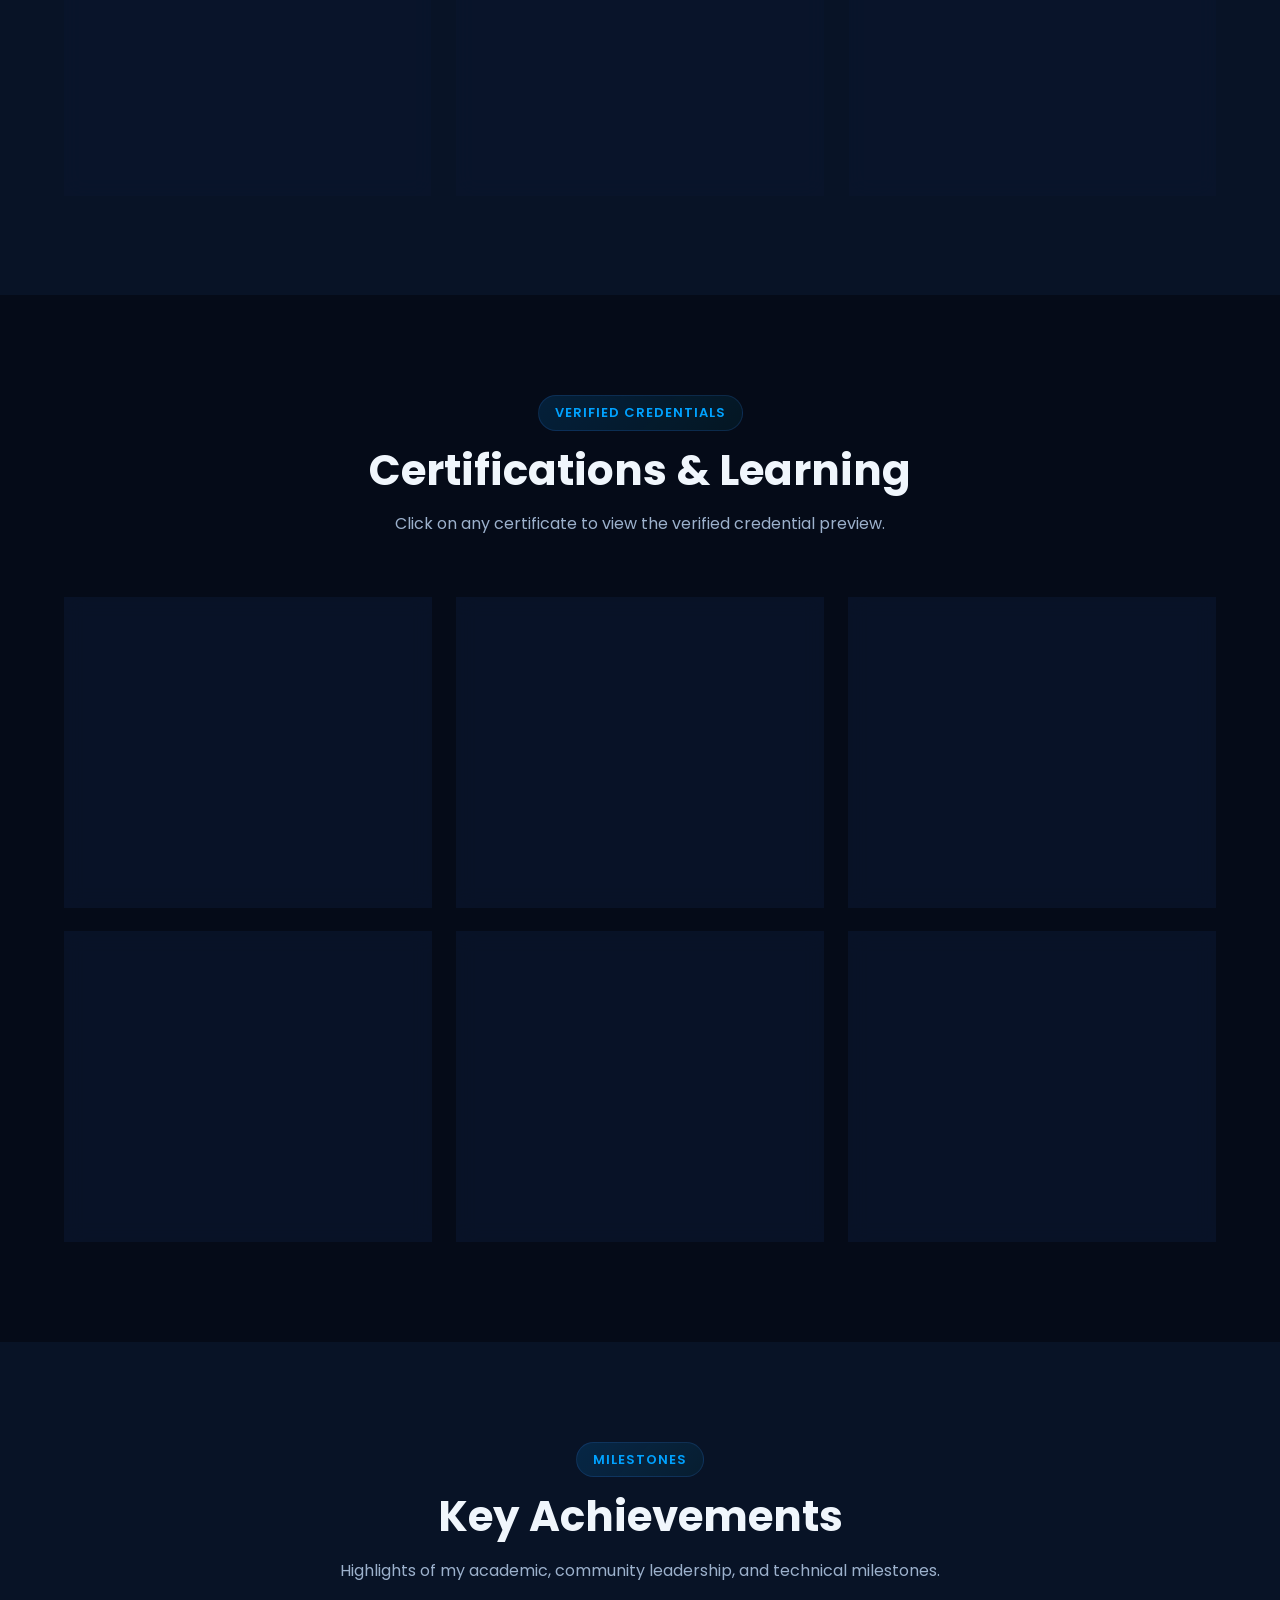
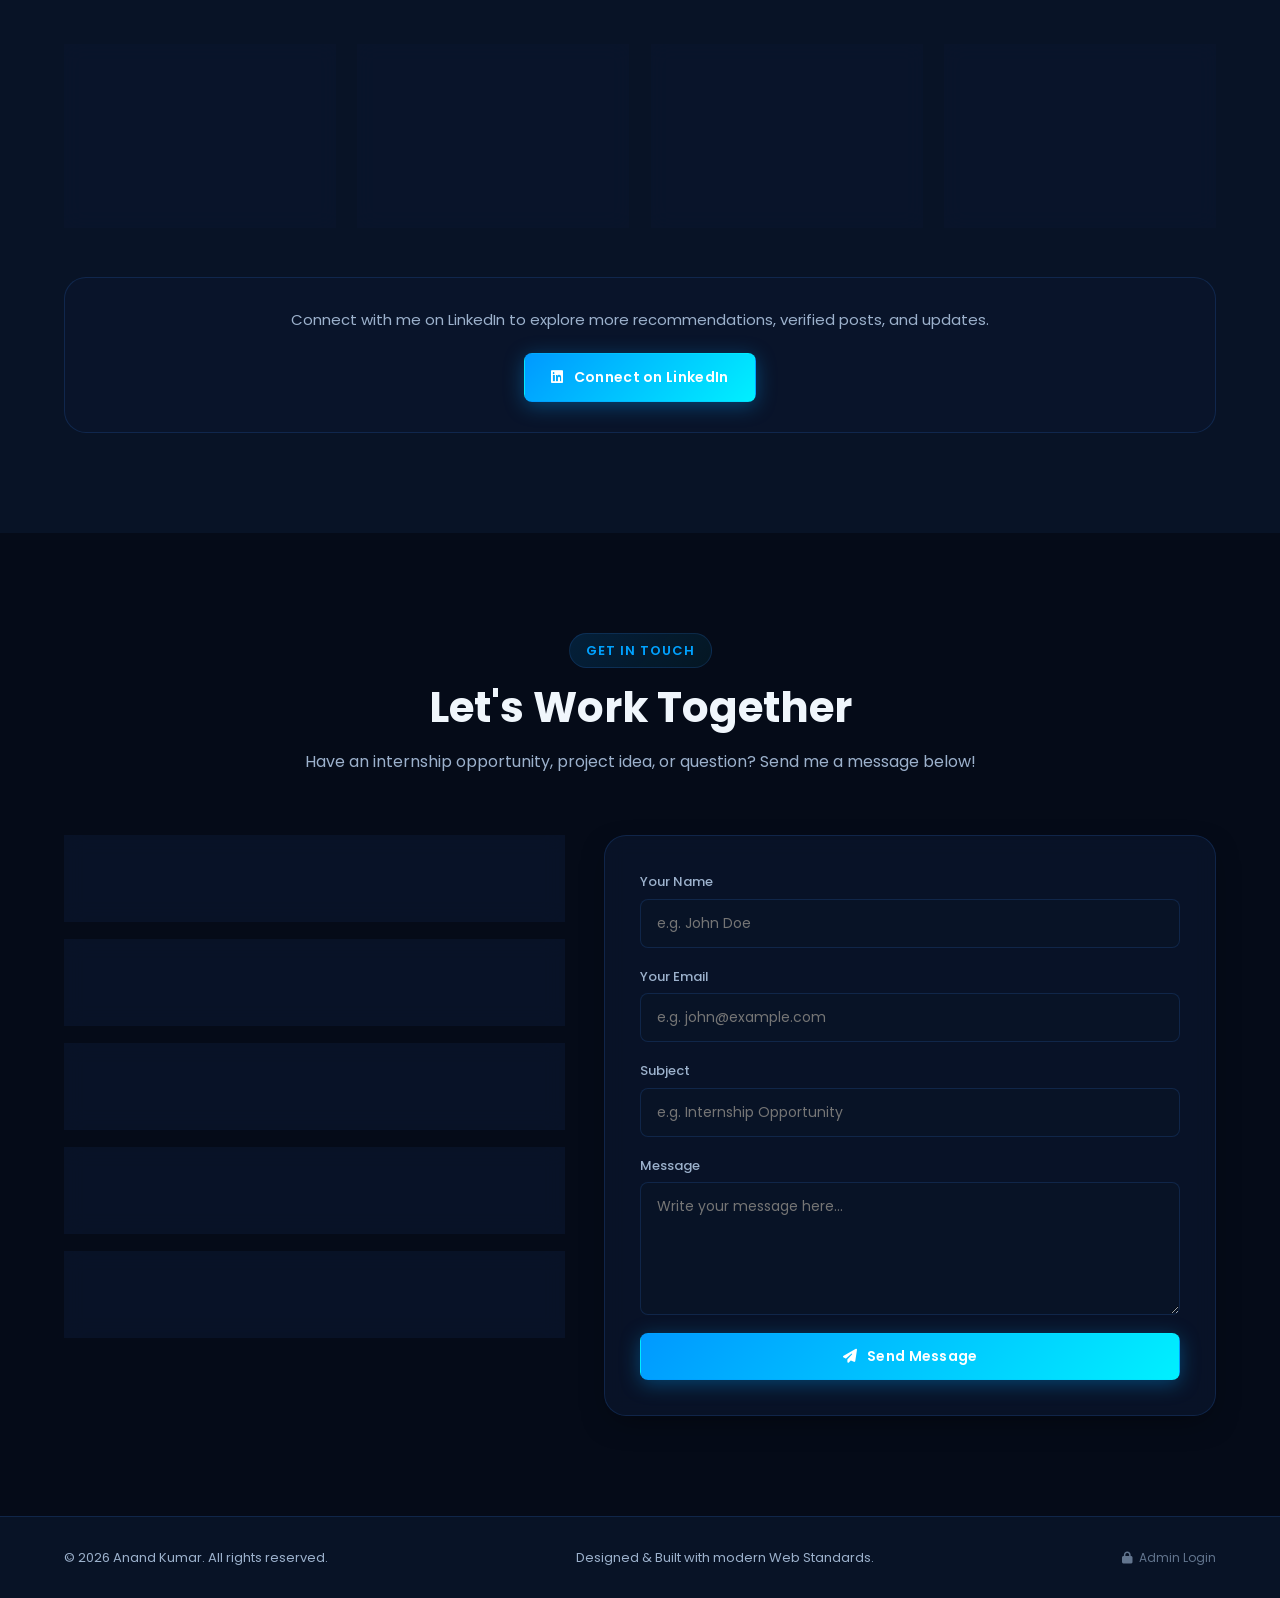
==== commit c5889d2a: "feat: enhance mobile and laptop responsive UI, add interactive features, and optimize for Vercel dep" ====
--- a/index.html
+++ b/index.html
@@ -4,43 +4,41 @@
 <head>
     <meta charset="UTF-8">
     <meta name="viewport" content="width=device-width, initial-scale=1.0">
+    <meta name="description" content="Anand Kumar - B.Tech CSE Student, Data Analytics Enthusiast, Python & SQL Developer, and Campus Lead at Open Source Connect India 2026. Explore projects, certifications, and skills.">
+    <meta name="keywords" content="Anand Kumar, Data Analytics, Python, SQL, Power BI, Web Development, Portfolio, CSE Student">
+    <meta name="author" content="Anand Kumar">
+
+    <!-- Open Graph / Social Meta Tags -->
+    <meta property="og:title" content="Anand Kumar | Portfolio">
+    <meta property="og:description" content="B.Tech CSE Student | Data Analytics Enthusiast | Python • SQL • Power BI | OSCI'26 Campus Lead">
+    <meta property="og:image" content="images/profile.jpg">
+    <meta property="og:type" content="website">
 
     <title>Anand Kumar | Portfolio</title>
 
-    <!-- Google Font -->
+    <!-- Google Fonts: Poppins -->
     <link rel="preconnect" href="https://fonts.googleapis.com">
     <link rel="preconnect" href="https://fonts.gstatic.com" crossorigin>
-
-    <link
-        href="https://fonts.googleapis.com/css2?family=Poppins:wght@400;500;600;700;800&display=swap"
-        rel="stylesheet"
-    >
-
-    <!-- Font Awesome -->
-    <link
-        rel="stylesheet"
-        href="https://cdnjs.cloudflare.com/ajax/libs/font-awesome/6.5.2/css/all.min.css"
-    >
-
-    <!-- CSS -->
+    <link href="https://fonts.googleapis.com/css2?family=Poppins:wght@300;400;500;600;700;800&display=swap" rel="stylesheet">
+
+    <!-- Font Awesome 6 -->
+    <link rel="stylesheet" href="https://cdnjs.cloudflare.com/ajax/libs/font-awesome/6.5.2/css/all.min.css">
+
+    <!-- Stylesheet -->
     <link rel="stylesheet" href="css/style.css">
 </head>
 
 <body>
 
     <!-- ================= NAVBAR ================= -->
-
-    <header class="header">
-
+    <header class="header" id="header">
         <div class="container nav-container">
-
-            <a href="#home" class="logo">
+            <a href="#home" class="logo" aria-label="Anand Kumar Home">
                 Anand <span>Kumar</span>
-                <small>&lt;/&gt;</small>
+                <span class="logo-tag">&lt;/&gt;</span>
             </a>
 
-            <nav class="navbar" id="navbar">
-
+            <nav class="navbar" id="navbar" aria-label="Main Navigation">
                 <a href="#home" class="nav-link active">Home</a>
                 <a href="#about" class="nav-link">About</a>
                 <a href="#skills" class="nav-link">Skills</a>
@@ -48,1229 +46,629 @@
                 <a href="#certificates" class="nav-link">Certificates</a>
                 <a href="#achievements" class="nav-link">Achievements</a>
                 <a href="#contact" class="nav-link">Contact</a>
-
             </nav>
 
             <div class="nav-actions">
-
-                <button
-                    id="themeToggle"
-                    class="theme-btn"
-                    title="Change Theme"
-                >
-                    <i class="fa-solid fa-moon"></i>
+                <!-- Dark / Light Theme Toggle -->
+                <button id="themeToggle" class="theme-btn" title="Toggle Light/Dark Theme" aria-label="Toggle Theme">
+                    <i class="fa-solid fa-moon" id="themeIcon"></i>
                 </button>
 
+                <!-- Hire Me Link -->
                 <a href="#contact" class="hire-btn">
-                    <i class="fa-solid fa-briefcase"></i>
-                    Hire Me
+                    <i class="fa-solid fa-paper-plane"></i>
+                    <span>Hire Me</span>
                 </a>
 
-                <button class="menu-btn" id="menuBtn">
-                    <i class="fa-solid fa-bars"></i>
+                <!-- Mobile Hamburger Toggle -->
+                <button class="menu-btn" id="menuBtn" title="Toggle Navigation Menu" aria-label="Toggle Navigation Menu">
+                    <i class="fa-solid fa-bars" id="menuIcon"></i>
                 </button>
-
-            </div>
-
+            </div>
         </div>
-
     </header>
 
-
-    <!-- ================= MAIN ================= -->
-
+    <!-- Mobile Navigation Overlay Backdrop -->
+    <div class="nav-overlay" id="navOverlay"></div>
+
+    <!-- ================= MAIN CONTENT ================= -->
     <main>
 
-        <!-- ================= HOME ================= -->
-
+        <!-- ================= HERO SECTION ================= -->
         <section id="home" class="hero">
-
             <div class="container hero-container">
 
-                <!-- LEFT -->
-
-                <div class="hero-content">
-
+                <!-- Left Content -->
+                <div class="hero-content reveal">
                     <div class="hello-badge">
-                        👋 Hello, I'm
+                        <i class="fa-solid fa-hand-wave"></i>
+                        <span>Welcome to my portfolio</span>
                     </div>
 
                     <h1>
-                        Anand <span>Kumar</span>
+                        Hi, I'm <span class="highlight">Anand Kumar</span>
                     </h1>
 
-                    <h2>
-                        B.Tech CSE Student
-                        <span>|</span>
-                        Data Analytics Enthusiast
-                        <span>|</span>
-                        Aspiring Software Developer
-                    </h2>
-
-                    <p>
-                        B.Tech CSE student | Aspiring Data Analyst 📊 |
-                        Python • SQL • Power BI • Excel |
-                        Open Source Connect India 2026 Campus Lead 🚀 |
-                        Passionate about Data, Technology & Open Source.
+                    <div class="hero-typewriter-wrapper">
+                        <span id="typewriterText">Data Analytics Enthusiast</span>
+                        <span class="typewriter-cursor"></span>
+                    </div>
+
+                    <p class="hero-bio">
+                        B.Tech CSE student passionate about <strong>Data Analytics 📊</strong>, <strong>Python</strong>, <strong>SQL</strong>, and <strong>Power BI</strong>. Currently serving as <strong>Open Source Connect India 2026 Campus Lead 🚀</strong>. Dedicated to building data-driven insights and modern software solutions.
                     </p>
 
-
-                    <!-- BUTTONS -->
-
+                    <!-- CTA Buttons -->
                     <div class="hero-buttons">
-
-                        <a
-                            href="#"
-                            class="btn primary-btn"
-                            onclick="alert('Resume will be available soon.'); return false;"
-                        >
-                            <i class="fa-solid fa-download"></i>
-                            Download Resume
+                        <a href="images/profile.jpg" download="Anand_Kumar_CV" id="resumeBtn" class="btn primary-btn">
+                            <i class="fa-solid fa-file-arrow-down"></i>
+                            <span>Download Resume</span>
                         </a>
 
-                        <a
-                            href="#projects"
-                            class="btn secondary-btn"
-                        >
-                            View My Work
+                        <a href="#projects" class="btn secondary-btn">
+                            <i class="fa-solid fa-laptop-code"></i>
+                            <span>View Projects</span>
                         </a>
-
-                    </div>
-
-
-                    <!-- SOCIAL LINKS -->
-
+                    </div>
+
+                    <!-- Social Icons -->
                     <div class="social-links">
-
-                        <!-- LinkedIn -->
-
-                        <a
-                            href="https://www.linkedin.com/in/anand-kumar-691678362"
-                            title="LinkedIn"
-                            target="_blank"
-                            rel="noopener noreferrer"
-                        >
+                        <a href="https://www.linkedin.com/in/anand-kumar-691678362" target="_blank" rel="noopener noreferrer" class="social-link" title="LinkedIn Profile" aria-label="LinkedIn">
                             <i class="fa-brands fa-linkedin-in"></i>
                         </a>
-
-
-                        <!-- GitHub -->
-
-                        <a
-                            href="https://github.com/aanand0809"
-                            title="GitHub"
-                            target="_blank"
-                            rel="noopener noreferrer"
-                        >
+                        <a href="https://github.com/aanand0809" target="_blank" rel="noopener noreferrer" class="social-link" title="GitHub Profile" aria-label="GitHub">
                             <i class="fa-brands fa-github"></i>
                         </a>
-
-
-                        <!-- Gmail -->
-
-                        <a
-                            href="https://mail.google.com/mail/?view=cm&fs=1&to=anandgupta875728@gmail.com"
-                            title="Email Me"
-                            target="_blank"
-                            rel="noopener noreferrer"
-                        >
+                        <a href="https://mail.google.com/mail/?view=cm&fs=1&to=anandgupta875728@gmail.com" target="_blank" rel="noopener noreferrer" class="social-link" title="Send Email" aria-label="Email">
                             <i class="fa-solid fa-envelope"></i>
                         </a>
-
-                    </div>
-
-                </div>
-
-
-                <!-- RIGHT -->
-
-                <div class="hero-image-area">
-
-                    <div class="image-glow"></div>
-
+                        <a href="tel:+917352644778" class="social-link" title="Call Me" aria-label="Phone">
+                            <i class="fa-solid fa-phone"></i>
+                        </a>
+                    </div>
+                </div>
+
+                <!-- Right Profile Image -->
+                <div class="hero-image-area reveal">
+                    <div class="profile-backdrop-glow"></div>
+
+                    <!-- Floating Badge: OSCI'26 Campus Lead -->
+                    <div class="floating-badge badge-lead">
+                        <i class="fa-solid fa-rocket" style="color: #00d2ff; font-size: 18px;"></i>
+                        <div>
+                            <div class="badge-text-title">Lead Role</div>
+                            <div class="badge-text-val">OSCI'26 Campus Lead</div>
+                        </div>
+                    </div>
+
+                    <!-- Profile Photo Frame -->
                     <div class="profile-wrapper">
-
-                        <img
-                            src="images/profile.jpg"
-                            alt="Anand Kumar"
-                            class="profile-image"
-                        >
-
-                    </div>
-
-
-                    <!-- Availability -->
-
-                    <div class="availability-card">
-
-                        <div class="status">
-
-                            <span class="status-dot"></span>
-
-                            Available for
-
-                        </div>
-
-                        <strong>Internships</strong>
-
-                        <a href="#contact">
-                            Let's Connect →
-                        </a>
-
-                    </div>
-
-                </div>
-
-            </div>
-
+                        <img src="images/profile.jpg" alt="Anand Kumar Profile" class="profile-image" loading="eager">
+                    </div>
+
+                    <!-- Floating Badge: Availability -->
+                    <div class="floating-badge badge-availability">
+                        <span class="status-indicator"></span>
+                        <div>
+                            <div class="badge-text-title">Status</div>
+                            <div class="badge-text-val">Open for Internships</div>
+                        </div>
+                    </div>
+                </div>
+
+            </div>
         </section>
 
-
-        <!-- ================= ABOUT ================= -->
-
-        <section
-            id="about"
-            class="section about-section"
-        >
-
+        <!-- ================= ABOUT SECTION ================= -->
+        <section id="about" class="section about-section">
             <div class="container">
-
-                <div class="section-heading">
-
-                    <span>About Me</span>
-
-                    <h2>
-                        Know More About Me
-                    </h2>
-
-                    <p>
-                        A little introduction about my journey,
-                        interests and goals.
-                    </p>
-
-                </div>
-
+                <div class="section-heading reveal">
+                    <span class="section-badge">About Me</span>
+                    <h2>Passionate About Technology & Problem Solving</h2>
+                    <p>Get to know more about my background, learning journey, and technical aspirations.</p>
+                </div>
 
                 <div class="about-content">
-
-                    <div class="about-text">
-
-                        <h3>
-                            I'm Anand Kumar
-                        </h3>
-
+                    <div class="about-text reveal">
+                        <h3>Turning Complex Data Into Actionable Insights</h3>
                         <p>
-                            I’m a B.Tech CSE student passionate about
-                            Data Analytics, Open Source and technology.
-                            I’m building skills in Python, SQL, Excel
-                            and Power BI through projects and practical
-                            learning.
+                            I am a Computer Science & Engineering (B.Tech) student deeply interested in <strong>Data Analytics</strong>, <strong>Business Intelligence</strong>, and <strong>Full-Stack Development</strong>. My focus lies in solving real-world challenges through statistical modeling, data visualization, and robust programming.
                         </p>
-
                         <p>
-                            As a Campus Lead at Open Source Connect India
-                            2026, I’m also focused on community building
-                            and encouraging students to explore open source.
-                            I’m always eager to learn, build and solve
-                            real-world problems. 🚀
+                            As a <strong>Campus Lead for Open Source Connect India 2026</strong>, I mentor peers, host community workshops, and advocate for collaborative development. I am continuously expanding my expertise in Python, SQL, Power BI, Machine Learning fundamentals, and cloud technologies.
                         </p>
 
-                        <p>
-                            I enjoy creating practical projects and
-                            continuously improving my programming and
-                            problem-solving skills.
-                        </p>
-
-                        <a
-                            href="#contact"
-                            class="btn primary-btn"
-                        >
-                            Let's Connect
-                        </a>
-
-                    </div>
-
-
-                    <div class="about-stats">
-
+                        <div class="about-cta">
+                            <a href="#contact" class="btn primary-btn">
+                                <i class="fa-solid fa-comments"></i>
+                                <span>Let's Connect</span>
+                            </a>
+                            <a href="#certificates" class="btn secondary-btn">
+                                <i class="fa-solid fa-award"></i>
+                                <span>My Certifications</span>
+                            </a>
+                        </div>
+                    </div>
+
+                    <div class="about-stats reveal">
                         <div class="stat-card">
-
-                            <i class="fa-solid fa-graduation-cap"></i>
-
-                            <h3>B.Tech</h3>
-
-                            <p>CSE Student</p>
-
-                        </div>
-
+                            <div class="stat-icon"><i class="fa-solid fa-graduation-cap"></i></div>
+                            <div class="stat-number">B.Tech</div>
+                            <div class="stat-label">CSE Undergrad</div>
+                        </div>
 
                         <div class="stat-card">
-
-                            <i class="fa-solid fa-code"></i>
-
-                            <h3>5+</h3>
-
-                            <p>Projects</p>
-
-                        </div>
-
+                            <div class="stat-icon"><i class="fa-solid fa-diagram-project"></i></div>
+                            <div class="stat-number count-up" data-target="5">5+</div>
+                            <div class="stat-label">Projects Built</div>
+                        </div>
 
                         <div class="stat-card">
-
-                            <i class="fa-solid fa-certificate"></i>
-
-                            <h3>10+</h3>
-
-                            <p>Certificates</p>
-
-                        </div>
-
+                            <div class="stat-icon"><i class="fa-solid fa-certificate"></i></div>
+                            <div class="stat-number count-up" data-target="10">10+</div>
+                            <div class="stat-label">Certificates Earned</div>
+                        </div>
 
                         <div class="stat-card">
-
-                            <i class="fa-solid fa-laptop-code"></i>
-
-                            <h3>100%</h3>
-
-                            <p>Learning Mindset</p>
-
-                        </div>
-
-                    </div>
-
-                </div>
-
-            </div>
-
+                            <div class="stat-icon"><i class="fa-solid fa-bolt"></i></div>
+                            <div class="stat-number count-up" data-target="100">100+</div>
+                            <div class="stat-label">Hours of Hands-on Lab</div>
+                        </div>
+                    </div>
+                </div>
+            </div>
         </section>
 
-
-        <!-- ================= SKILLS ================= -->
-
-        <section
-            id="skills"
-            class="section skills-section"
-        >
-
+        <!-- ================= SKILLS SECTION ================= -->
+        <section id="skills" class="section skills-section">
             <div class="container">
-
-                <div class="section-heading">
-
-                    <span>My Skills</span>
-
-                    <h2>
-                        Technologies I Work With
-                    </h2>
-
-                    <p>
-                        Skills and technologies that I am
-                        learning and working with.
-                    </p>
-
-                </div>
-
+                <div class="section-heading reveal">
+                    <span class="section-badge">My Skillset</span>
+                    <h2>Technologies & Tools I Use</h2>
+                    <p>A comprehensive toolkit I leverage to analyze data, build applications, and solve problems.</p>
+                </div>
+
+                <!-- Skill Filter Tabs -->
+                <div class="skills-filter reveal">
+                    <button class="filter-btn active" data-filter="all">All Skills</button>
+                    <button class="filter-btn" data-filter="data">Data & Analytics</button>
+                    <button class="filter-btn" data-filter="dev">Development</button>
+                    <button class="filter-btn" data-filter="tools">Tools & Core</button>
+                </div>
 
                 <div class="skills-grid">
-
-                    <div class="skill-card">
-
-                        <i class="fa-brands fa-python"></i>
-
+                    <!-- Python -->
+                    <div class="skill-card reveal" data-category="data dev">
+                        <div class="skill-icon-wrapper"><i class="fa-brands fa-python"></i></div>
                         <h3>Python</h3>
-
-                        <p>
-                            Programming & Data Analysis
-                        </p>
-
-                    </div>
-
-
-                    <div class="skill-card">
-
-                        <i class="fa-brands fa-html5"></i>
-
-                        <h3>HTML</h3>
-
-                        <p>
-                            Web Structure
-                        </p>
-
-                    </div>
-
-
-                    <div class="skill-card">
-
-                        <i class="fa-brands fa-css3-alt"></i>
-
-                        <h3>CSS</h3>
-
-                        <p>
-                            Responsive UI Design
-                        </p>
-
-                    </div>
-
-
-                    <div class="skill-card">
-
-                        <i class="fa-brands fa-js"></i>
-
+                        <p>Pandas, NumPy, Scripting & Automation</p>
+                    </div>
+
+                    <!-- MySQL -->
+                    <div class="skill-card reveal" data-category="data dev">
+                        <div class="skill-icon-wrapper"><i class="fa-solid fa-database"></i></div>
+                        <h3>SQL & MySQL</h3>
+                        <p>Queries, Joins, Data Modeling</p>
+                    </div>
+
+                    <!-- Power BI -->
+                    <div class="skill-card reveal" data-category="data">
+                        <div class="skill-icon-wrapper"><i class="fa-solid fa-chart-pie"></i></div>
+                        <h3>Power BI</h3>
+                        <p>Interactive Dashboards & Business Insights</p>
+                    </div>
+
+                    <!-- Excel -->
+                    <div class="skill-card reveal" data-category="data">
+                        <div class="skill-icon-wrapper"><i class="fa-solid fa-file-excel"></i></div>
+                        <h3>MS Excel</h3>
+                        <p>Pivot Tables, Formulas & Analytics</p>
+                    </div>
+
+                    <!-- HTML5 -->
+                    <div class="skill-card reveal" data-category="dev">
+                        <div class="skill-icon-wrapper"><i class="fa-brands fa-html5"></i></div>
+                        <h3>HTML5</h3>
+                        <p>Semantic Structure & SEO Standards</p>
+                    </div>
+
+                    <!-- CSS3 -->
+                    <div class="skill-card reveal" data-category="dev">
+                        <div class="skill-icon-wrapper"><i class="fa-brands fa-css3-alt"></i></div>
+                        <h3>CSS3</h3>
+                        <p>Flexbox, Grid, Responsive Design</p>
+                    </div>
+
+                    <!-- JavaScript -->
+                    <div class="skill-card reveal" data-category="dev">
+                        <div class="skill-icon-wrapper"><i class="fa-brands fa-js"></i></div>
                         <h3>JavaScript</h3>
-
-                        <p>
-                            Web Interactivity
-                        </p>
-
-                    </div>
-
-
-                    <div class="skill-card">
-
-                        <i class="fa-solid fa-database"></i>
-
-                        <h3>MySQL</h3>
-
-                        <p>
-                            Database Management
-                        </p>
-
-                    </div>
-
-
-                    <div class="skill-card">
-
-                        <i class="fa-solid fa-chart-column"></i>
-
-                        <h3>Power BI</h3>
-
-                        <p>
-                            Data Visualization
-                        </p>
-
-                    </div>
-
-
-                    <div class="skill-card">
-
-                        <i class="fa-brands fa-github"></i>
-
+                        <p>DOM Manipulation, ES6+ & Async Fetch</p>
+                    </div>
+
+                    <!-- Git & GitHub -->
+                    <div class="skill-card reveal" data-category="tools">
+                        <div class="skill-icon-wrapper"><i class="fa-brands fa-github"></i></div>
                         <h3>Git & GitHub</h3>
-
-                        <p>
-                            Version Control
-                        </p>
-
-                    </div>
-
-
-                    <div class="skill-card">
-
-                        <i class="fa-solid fa-brain"></i>
-
-                        <h3>Machine Learning</h3>
-
-                        <p>
-                            Currently Learning
-                        </p>
-
-                    </div>
-
-                </div>
-
-            </div>
-
+                        <p>Version Control & Team Collaboration</p>
+                    </div>
+                </div>
+            </div>
         </section>
 
-
-        <!-- ================= PROJECTS ================= -->
-
-        <section
-            id="projects"
-            class="section projects-section"
-        >
-
+        <!-- ================= PROJECTS SECTION ================= -->
+        <section id="projects" class="section projects-section">
             <div class="container">
-
-                <div class="section-heading">
-
-                    <span>My Work</span>
-
-                    <h2>
-                        Featured Projects
-                    </h2>
-
-                    <p>
-                        Some of my practical projects
-                        and learning work.
-                    </p>
-
-                </div>
-
+                <div class="section-heading reveal">
+                    <span class="section-badge">Portfolio Showcase</span>
+                    <h2>Featured Projects</h2>
+                    <p>Explore some of the practical applications, analytics dashboards, and web solutions I have engineered.</p>
+                </div>
 
                 <div class="projects-grid">
-
-
-                    <!-- CareerPilot -->
-
-                    <article class="project-card">
-
-                        <div class="project-icon">
-
-                            <i class="fa-solid fa-user-tie"></i>
-
-                        </div>
-
-                        <h3>
-                            CareerPilot AI
-                        </h3>
-
-                        <p>
-                            An AI-powered career platform designed
-                            to help students analyze resumes,
-                            explore career options and find
-                            suitable opportunities.
-                        </p>
-
-                        <div class="project-tech">
-
-                            <span>HTML</span>
-                            <span>CSS</span>
-                            <span>JavaScript</span>
-                            <span>PHP</span>
-                            <span>MySQL</span>
-
-                        </div>
-
-                        <a
-                            href="#"
-                            class="project-link"
-                            onclick="alert('Project link will be added soon.'); return false;"
-                        >
-                            View Project →
-                        </a>
-
+                    <!-- Project 1: CareerPilot AI -->
+                    <article class="project-card reveal">
+                        <div>
+                            <div class="project-header">
+                                <div class="project-icon"><i class="fa-solid fa-robot"></i></div>
+                                <span class="project-badge">AI & Web</span>
+                            </div>
+                            <h3>CareerPilot AI</h3>
+                            <p>
+                                An intelligent career preparation platform designed to help students analyze resumes, match career pathways, and discover tailored tech opportunities.
+                            </p>
+                        </div>
+                        <div>
+                            <div class="project-tech">
+                                <span class="tech-tag">JavaScript</span>
+                                <span class="tech-tag">HTML/CSS</span>
+                                <span class="tech-tag">PHP</span>
+                                <span class="tech-tag">MySQL</span>
+                            </div>
+                            <div class="project-actions">
+                                <a href="https://github.com/aanand0809" target="_blank" rel="noopener noreferrer" class="project-link">
+                                    <span>GitHub Repo</span>
+                                    <i class="fa-solid fa-arrow-up-right-from-square"></i>
+                                </a>
+                                <a href="#contact" class="project-link">
+                                    <span>Details</span>
+                                    <i class="fa-solid fa-chevron-right"></i>
+                                </a>
+                            </div>
+                        </div>
                     </article>
 
-
-                    <!-- Sales Data Analysis -->
-
-                    <article class="project-card">
-
-                        <div class="project-icon">
-
-                            <i class="fa-solid fa-chart-line"></i>
-
-                        </div>
-
-                        <h3>
-                            Sales Data Analysis
-                        </h3>
-
-                        <p>
-                            Created multiple visualizations including
-                            monthly sales trends, top selling products,
-                            sales by category and profit by city.
-                        </p>
-
-                        <div class="project-tech">
-
-                            <span>Power BI</span>
-                            <span>Excel</span>
-                            <span>Data Analytics</span>
-
-                        </div>
-
-                        <a
-                            href="#"
-                            class="project-link"
-                            onclick="alert('Project link will be added soon.'); return false;"
-                        >
-                            View Project →
-                        </a>
-
+                    <!-- Project 2: Sales Data Analysis -->
+                    <article class="project-card reveal">
+                        <div>
+                            <div class="project-header">
+                                <div class="project-icon"><i class="fa-solid fa-chart-line"></i></div>
+                                <span class="project-badge">Data Analytics</span>
+                            </div>
+                            <h3>Sales Data Analytics</h3>
+                            <p>
+                                End-to-end exploratory data analysis with interactive Power BI dashboards highlighting monthly revenue trends, customer segments, and top-performing products.
+                            </p>
+                        </div>
+                        <div>
+                            <div class="project-tech">
+                                <span class="tech-tag">Power BI</span>
+                                <span class="tech-tag">Excel</span>
+                                <span class="tech-tag">DAX</span>
+                                <span class="tech-tag">Data Modeling</span>
+                            </div>
+                            <div class="project-actions">
+                                <a href="https://github.com/aanand0809" target="_blank" rel="noopener noreferrer" class="project-link">
+                                    <span>GitHub Repo</span>
+                                    <i class="fa-solid fa-arrow-up-right-from-square"></i>
+                                </a>
+                                <a href="#contact" class="project-link">
+                                    <span>Details</span>
+                                    <i class="fa-solid fa-chevron-right"></i>
+                                </a>
+                            </div>
+                        </div>
                     </article>
 
-
-                    <!-- Education Platform -->
-
-                    <article class="project-card">
-
-                        <div class="project-icon">
-
-                            <i class="fa-solid fa-graduation-cap"></i>
-
-                        </div>
-
-                        <h3>
-                            Education Platform
-                        </h3>
-
-                        <p>
-                            Educational platform concept for students
-                            to access learning resources, notes and
-                            competitive exam preparation material.
-                        </p>
-
-                        <div class="project-tech">
-
-                            <span>HTML</span>
-                            <span>CSS</span>
-                            <span>JavaScript</span>
-
-                        </div>
-
-                        <a
-                            href="#"
-                            class="project-link"
-                            onclick="alert('Project link will be added soon.'); return false;"
-                        >
-                            View Project →
-                        </a>
-
+                    <!-- Project 3: Education Platform Concept -->
+                    <article class="project-card reveal">
+                        <div>
+                            <div class="project-header">
+                                <div class="project-icon"><i class="fa-solid fa-graduation-cap"></i></div>
+                                <span class="project-badge">EdTech</span>
+                            </div>
+                            <h3>Smart Education Hub</h3>
+                            <p>
+                                A centralized academic portal where students can organize course materials, track syllabus progress, and access curated practice tests and resources.
+                            </p>
+                        </div>
+                        <div>
+                            <div class="project-tech">
+                                <span class="tech-tag">HTML5</span>
+                                <span class="tech-tag">CSS3</span>
+                                <span class="tech-tag">JavaScript</span>
+                                <span class="tech-tag">UI/UX</span>
+                            </div>
+                            <div class="project-actions">
+                                <a href="https://github.com/aanand0809" target="_blank" rel="noopener noreferrer" class="project-link">
+                                    <span>GitHub Repo</span>
+                                    <i class="fa-solid fa-arrow-up-right-from-square"></i>
+                                </a>
+                                <a href="#contact" class="project-link">
+                                    <span>Details</span>
+                                    <i class="fa-solid fa-chevron-right"></i>
+                                </a>
+                            </div>
+                        </div>
                     </article>
-
-                </div>
-
-            </div>
-
+                </div>
+            </div>
         </section>
 
-
-        <!-- ================= CERTIFICATES ================= -->
-
-        <section
-            id="certificates"
-            class="section certificates-section"
-        >
-
+        <!-- ================= CERTIFICATES SECTION ================= -->
+        <section id="certificates" class="section certificates-section">
             <div class="container">
-
-                <div class="section-heading">
-
-                    <span>My Certificates</span>
-
-                    <h2>
-                        Certifications & Learning
-                    </h2>
-
-                    <p>
-                        Certifications and learning experiences
-                        that helped me improve my technical skills.
-                    </p>
-
-                </div>
-
+                <div class="section-heading reveal">
+                    <span class="section-badge">Verified Credentials</span>
+                    <h2>Certifications & Learning</h2>
+                    <p>Click on any certificate to view the verified credential preview.</p>
+                </div>
 
                 <div class="certificate-grid">
-
-
                     <!-- Certificate 1 -->
-
-                    <div class="certificate-card">
-
-                        <i class="fa-solid fa-chart-line"></i>
-
-                        <h3>
-                            Deloitte Australia Data Analytics
-                        </h3>
-
-                        <p>
-                            Completed a Deloitte Data Analytics
-                            job simulation involving data analysis,
-                            visualization and business insights.
-                        </p>
-
-                        <span>
-                            Forage
-                        </span>
-
-                        <a
-                            href="images/certificate1.jpg"
-                            target="_blank"
-                            rel="noopener noreferrer"
-                            class="project-link"
-                        >
-                            View Certificate →
-                        </a>
-
-                    </div>
-
+                    <div class="certificate-card reveal" data-cert="images/certificate1.jpg" data-title="Deloitte Australia - Data Analytics Simulation" data-issuer="Forage / Deloitte">
+                        <div class="certificate-icon"><i class="fa-solid fa-chart-simple"></i></div>
+                        <h3>Deloitte Data Analytics</h3>
+                        <p>Completed practical simulation covering data analysis, business dashboard creation, and insight reporting.</p>
+                        <span class="cert-issuer">Forage • Deloitte</span>
+                        <div class="cert-view-btn">
+                            <i class="fa-solid fa-expand"></i>
+                            <span>View Certificate</span>
+                        </div>
+                    </div>
 
                     <!-- Certificate 2 -->
-
-                    <div class="certificate-card">
-
-                        <i class="fa-solid fa-robot"></i>
-
-                        <h3>
-                            GenAI Powered Data Analytics
-                        </h3>
-
-                        <p>
-                            Learned how Generative AI can be used
-                            with data analytics, automation and
-                            business problem solving.
-                        </p>
-
-                        <span>
-                            Forage
-                        </span>
-
-                        <a
-                            href="images/certificate2.jpg"
-                            target="_blank"
-                            rel="noopener noreferrer"
-                            class="project-link"
-                        >
-                            View Certificate →
-                        </a>
-
-                    </div>
-
+                    <div class="certificate-card reveal" data-cert="images/certificate2.jpg" data-title="GenAI Powered Data Analytics" data-issuer="Forage">
+                        <div class="certificate-icon"><i class="fa-solid fa-wand-magic-sparkles"></i></div>
+                        <h3>GenAI Data Analytics</h3>
+                        <p>Leveraging generative AI models with statistical analysis and prompt engineering for data workflows.</p>
+                        <span class="cert-issuer">Forage</span>
+                        <div class="cert-view-btn">
+                            <i class="fa-solid fa-expand"></i>
+                            <span>View Certificate</span>
+                        </div>
+                    </div>
 
                     <!-- Certificate 3 -->
-
-                    <div class="certificate-card">
-
-                        <i class="fa-solid fa-chart-column"></i>
-
-                        <h3>
-                            Data Visualization
-                        </h3>
-
-                        <p>
-                            Developed understanding of data
-                            visualization and transforming data
-                            into meaningful business insights.
-                        </p>
-
-                        <span>
-                            Forage
-                        </span>
-
-                        <a
-                            href="images/certificate3.jpg"
-                            target="_blank"
-                            rel="noopener noreferrer"
-                            class="project-link"
-                        >
-                            View Certificate →
-                        </a>
-
-                    </div>
-
+                    <div class="certificate-card reveal" data-cert="images/certificate3.jpg" data-title="Data Visualization Simulation" data-issuer="Forage">
+                        <div class="certificate-icon"><i class="fa-solid fa-chart-column"></i></div>
+                        <h3>Data Visualization</h3>
+                        <p>Transforming complex multivariate datasets into executive-level visual reports and storytelling graphs.</p>
+                        <span class="cert-issuer">Forage</span>
+                        <div class="cert-view-btn">
+                            <i class="fa-solid fa-expand"></i>
+                            <span>View Certificate</span>
+                        </div>
+                    </div>
 
                     <!-- Certificate 4 -->
-
-                    <div class="certificate-card">
-
-                        <i class="fa-solid fa-brain"></i>
-
-                        <h3>
-                            Generative AI Mastermind
-                        </h3>
-
-                        <p>
-                            Learned practical applications of AI
-                            tools, Generative AI and prompt-based
-                            problem solving.
-                        </p>
-
-                        <span>
-                            Outskill
-                        </span>
-
-                        <a
-                            href="images/certificate4.jpg"
-                            target="_blank"
-                            rel="noopener noreferrer"
-                            class="project-link"
-                        >
-                            View Certificate →
-                        </a>
-
-                    </div>
-
+                    <div class="certificate-card reveal" data-cert="images/certificate4.jpg" data-title="Generative AI Mastermind" data-issuer="Outskill">
+                        <div class="certificate-icon"><i class="fa-solid fa-brain"></i></div>
+                        <h3>Generative AI Mastermind</h3>
+                        <p>Applied LLM integration, prompt engineering techniques, and practical AI application pipelines.</p>
+                        <span class="cert-issuer">Outskill</span>
+                        <div class="cert-view-btn">
+                            <i class="fa-solid fa-expand"></i>
+                            <span>View Certificate</span>
+                        </div>
+                    </div>
 
                     <!-- Certificate 5 -->
-
-                    <div class="certificate-card">
-
-                        <i class="fa-solid fa-microchip"></i>
-
-                        <h3>
-                            Getting Started With AI & ChatGPT
-                        </h3>
-
-                        <p>
-                            Completed a technical workshop focused
-                            on Artificial Intelligence, ChatGPT
-                            and practical AI learning.
-                        </p>
-
-                        <span>
-                            TechFest / Workshop
-                        </span>
-
-                        <a
-                            href="images/certificate5.jpg"
-                            target="_blank"
-                            rel="noopener noreferrer"
-                            class="project-link"
-                        >
-                            View Certificate →
-                        </a>
-
-                    </div>
-
+                    <div class="certificate-card reveal" data-cert="images/certificate5.jpg" data-title="Getting Started with AI & ChatGPT" data-issuer="TechFest Workshop">
+                        <div class="certificate-icon"><i class="fa-solid fa-microchip"></i></div>
+                        <h3>AI & ChatGPT Workshop</h3>
+                        <p>Hands-on intensive workshop examining transformer architectures and automation scripting.</p>
+                        <span class="cert-issuer">TechFest Workshop</span>
+                        <div class="cert-view-btn">
+                            <i class="fa-solid fa-expand"></i>
+                            <span>View Certificate</span>
+                        </div>
+                    </div>
 
                     <!-- Certificate 6 -->
-
-                    <div class="certificate-card">
-
-                        <i class="fa-solid fa-code"></i>
-
-                        <h3>
-                            Prompt Engineering Internship
-                        </h3>
-
-                        <p>
-                            Successfully completed a Prompt Engineering
-                            Internship and developed skills in writing
-                            effective prompts and AI-based problem solving.
-                        </p>
-
-                        <span>
-                            SkillCraft Technology
-                        </span>
-
-                        <a
-                            href="images/certificate6.jpg"
-                            target="_blank"
-                            rel="noopener noreferrer"
-                            class="project-link"
-                        >
-                            View Certificate →
-                        </a>
-
-                    </div>
-
-                </div>
-
-            </div>
-
+                    <div class="certificate-card reveal" data-cert="images/certificate6.jpg" data-title="Prompt Engineering Internship" data-issuer="SkillCraft Technology">
+                        <div class="certificate-icon"><i class="fa-solid fa-code"></i></div>
+                        <h3>Prompt Engineering Intern</h3>
+                        <p>Successfully completed professional internship designing structured system prompts and evaluation testbeds.</p>
+                        <span class="cert-issuer">SkillCraft Technology</span>
+                        <div class="cert-view-btn">
+                            <i class="fa-solid fa-expand"></i>
+                            <span>View Certificate</span>
+                        </div>
+                    </div>
+                </div>
+            </div>
         </section>
 
-
-        <!-- ================= ACHIEVEMENTS ================= -->
-
-        <section
-            id="achievements"
-            class="section achievements-section"
-        >
-
+        <!-- ================= ACHIEVEMENTS SECTION ================= -->
+        <section id="achievements" class="section achievements-section">
             <div class="container">
-
-                <div class="section-heading">
-
-                    <span>My Journey</span>
-
-                    <h2>
-                        Achievements
-                    </h2>
-
-                    <p>
-                        Highlights from my academic,
-                        technical and open-source journey.
-                    </p>
-
-                </div>
-
+                <div class="section-heading reveal">
+                    <span class="section-badge">Milestones</span>
+                    <h2>Key Achievements</h2>
+                    <p>Highlights of my academic, community leadership, and technical milestones.</p>
+                </div>
 
                 <div class="achievement-grid">
-
-
-                    <!-- Achievement 1 -->
-
-                    <div class="achievement-card">
-
-                        <div class="achievement-number">
-                            10+
-                        </div>
-
-                        <h3>
-                            Certificates
-                        </h3>
-
-                        <p>
-                            Technical certifications, internships,
-                            workshops and learning experiences.
-                        </p>
-
-                    </div>
-
-
-                    <!-- Achievement 2 -->
-
-                    <div class="achievement-card">
-
-                        <div class="achievement-number">
-                            05+
-                        </div>
-
-                        <h3>
-                            Projects
-                        </h3>
-
-                        <p>
-                            Practical development, web development
-                            and data analytics projects.
-                        </p>
-
-                    </div>
-
-
-                    <!-- Achievement 3 -->
-
-                    <div class="achievement-card">
-
-                        <div class="achievement-number">
-                            OSCI'26
-                        </div>
-
-                        <h3>
-                            Campus Lead
-                        </h3>
-
-                        <p>
-                            Open Source Connect India 2026
-                            Campus Lead.
-                        </p>
-
-                    </div>
-
-
-                    <!-- Achievement 4 -->
-
-                    <div class="achievement-card">
-
-                        <div class="achievement-number">
-                            100+
-                        </div>
-
-                        <h3>
-                            Learning Hours
-                        </h3>
-
-                        <p>
-                            Continuous learning and technical
-                            skill development.
-                        </p>
-
-                    </div>
-
-                </div>
-
-
-                <!-- LINKEDIN MORE -->
-
-                <div class="achievement-more">
-
-                    <p>
-                        Explore more of my certificates,
-                        achievements and professional updates
-                        on LinkedIn.
-                    </p>
-
-                    <a
-                        href="https://www.linkedin.com/in/anand-kumar-691678362"
-                        target="_blank"
-                        rel="noopener noreferrer"
-                        class="btn primary-btn"
-                    >
+                    <div class="achievement-card reveal">
+                        <div class="achievement-number count-up" data-target="10">10+</div>
+                        <h3>Certificates Earned</h3>
+                        <p>Industry simulations, internships & technical workshops</p>
+                    </div>
+
+                    <div class="achievement-card reveal">
+                        <div class="achievement-number count-up" data-target="5">5+</div>
+                        <h3>Practical Projects</h3>
+                        <p>Data analytics dashboards & responsive web apps</p>
+                    </div>
+
+                    <div class="achievement-card reveal">
+                        <div class="achievement-number">OSCI'26</div>
+                        <h3>Campus Lead</h3>
+                        <p>Open Source Connect India 2026 Leadership</p>
+                    </div>
+
+                    <div class="achievement-card reveal">
+                        <div class="achievement-number count-up" data-target="100">100+</div>
+                        <h3>Learning Hours</h3>
+                        <p>Continuous self-paced development and coding</p>
+                    </div>
+                </div>
+
+                <div class="achievement-more reveal">
+                    <p>Connect with me on LinkedIn to explore more recommendations, verified posts, and updates.</p>
+                    <a href="https://www.linkedin.com/in/anand-kumar-691678362" target="_blank" rel="noopener noreferrer" class="btn primary-btn">
                         <i class="fa-brands fa-linkedin"></i>
-                        View More on LinkedIn
+                        <span>Connect on LinkedIn</span>
                     </a>
-
-                </div>
-
-            </div>
-
+                </div>
+            </div>
         </section>
 
-
-        <!-- ================= CONTACT ================= -->
-
-        <section
-            id="contact"
-            class="section contact-section"
-        >
-
+        <!-- ================= CONTACT SECTION ================= -->
+        <section id="contact" class="section contact-section">
             <div class="container">
-
-                <div class="section-heading">
-
-                    <span>Contact Me</span>
-
-                    <h2>
-                        Let's Work Together
-                    </h2>
-
-                    <p>
-                        Have an opportunity or project in mind?
-                        Feel free to get in touch.
-                    </p>
-
-                </div>
-
+                <div class="section-heading reveal">
+                    <span class="section-badge">Get In Touch</span>
+                    <h2>Let's Work Together</h2>
+                    <p>Have an internship opportunity, project idea, or question? Send me a message below!</p>
+                </div>
 
                 <div class="contact-content">
-
-
-                    <!-- CONTACT INFO -->
-
-                    <div class="contact-info">
-
-
-                        <!-- Email -->
-
-                        <div class="contact-item">
-
-                            <div class="contact-icon">
-
-                                <i class="fa-solid fa-envelope"></i>
-
-                            </div>
-
-                            <div>
-
-                                <h3>
-                                    Email
-                                </h3>
-
-                                <a
-                                    href="https://mail.google.com/mail/?view=cm&fs=1&to=anandgupta875728@gmail.com"
-                                    target="_blank"
-                                    rel="noopener noreferrer"
-                                >
-                                    anandgupta875728@gmail.com
-                                </a>
-
-                            </div>
-
-                        </div>
-
-
-                        <!-- Phone -->
-
-                        <div class="contact-item">
-
-                            <div class="contact-icon">
-
-                                <i class="fa-solid fa-phone"></i>
-
-                            </div>
-
-                            <div>
-
-                                <h3>
-                                    Phone
-                                </h3>
-
-                                <a href="tel:+917352644778">
-                                    +91 7352644778
-                                </a>
-
-                            </div>
-
-                        </div>
-
-
-                        <!-- Location -->
-
-                        <div class="contact-item">
-
-                            <div class="contact-icon">
-
-                                <i class="fa-solid fa-location-dot"></i>
-
-                            </div>
-
-                            <div>
-
-                                <h3>
-                                    Location
-                                </h3>
-
-                                <p>
-                                    India
-                                </p>
-
-                            </div>
-
-                        </div>
-
-
-                        <!-- LinkedIn -->
-
-                        <div class="contact-item">
-
-                            <div class="contact-icon">
-
-                                <i class="fa-brands fa-linkedin"></i>
-
-                            </div>
-
-                            <div>
-
-                                <h3>
-                                    LinkedIn
-                                </h3>
-
-                                <a
-                                    href="https://www.linkedin.com/in/anand-kumar-691678362"
-                                    target="_blank"
-                                    rel="noopener noreferrer"
-                                >
-                                    Visit LinkedIn
-                                </a>
-
-                            </div>
-
-                        </div>
-
-
-                        <!-- GitHub -->
-
-                        <div class="contact-item">
-
-                            <div class="contact-icon">
-
-                                <i class="fa-brands fa-github"></i>
-
-                            </div>
-
-                            <div>
-
-                                <h3>
-                                    GitHub
-                                </h3>
-
-                                <a
-                                    href="https://github.com/aanand0809"
-                                    target="_blank"
-                                    rel="noopener noreferrer"
-                                >
-                                    Visit GitHub
-                                </a>
-
-                            </div>
-
-                        </div>
-
-                    </div>
-
-
-                    <!-- CONTACT FORM -->
-
-                    <form
-                        id="contact-form"
-                        class="contact-form"
-                        action="php/contact.php"
-                        method="POST"
-                    >
-
-                        <input
-                            type="text"
-                            id="name"
-                            name="name"
-                            placeholder="Your Name"
-                            required
-                        >
-
-
-                        <input
-                            type="email"
-                            id="email"
-                            name="email"
-                            placeholder="Your Email"
-                            required
-                        >
-
-
-                        <input
-                            type="text"
-                            id="subject"
-                            name="subject"
-                            placeholder="Subject"
-                            required
-                        >
-
-
-                        <textarea
-                            id="message"
-                            name="message"
-                            rows="6"
-                            placeholder="Your Message"
-                            required
-                        ></textarea>
-
-
-                        <button
-                            type="submit"
-                            class="btn primary-btn"
-                        >
-                            Send Message
-
-                            <i class="fa-solid fa-paper-plane"></i>
-
-                        </button>
-
-                    </form>
-
-                </div>
-
-            </div>
-
+                    <!-- Contact Information Cards -->
+                    <div class="contact-info-list reveal">
+                        <div class="contact-card">
+                            <div class="contact-card-icon"><i class="fa-solid fa-envelope"></i></div>
+                            <div class="contact-card-details">
+                                <h3>Email</h3>
+                                <a href="mailto:anandgupta875728@gmail.com">anandgupta875728@gmail.com</a>
+                            </div>
+                        </div>
+
+                        <div class="contact-card">
+                            <div class="contact-card-icon"><i class="fa-solid fa-phone"></i></div>
+                            <div class="contact-card-details">
+                                <h3>Phone</h3>
+                                <a href="tel:+917352644778">+91 7352644778</a>
+                            </div>
+                        </div>
+
+                        <div class="contact-card">
+                            <div class="contact-card-icon"><i class="fa-solid fa-location-dot"></i></div>
+                            <div class="contact-card-details">
+                                <h3>Location</h3>
+                                <p>India</p>
+                            </div>
+                        </div>
+
+                        <div class="contact-card">
+                            <div class="contact-card-icon"><i class="fa-brands fa-linkedin-in"></i></div>
+                            <div class="contact-card-details">
+                                <h3>LinkedIn</h3>
+                                <a href="https://www.linkedin.com/in/anand-kumar-691678362" target="_blank" rel="noopener noreferrer">anand-kumar-691678362</a>
+                            </div>
+                        </div>
+
+                        <div class="contact-card">
+                            <div class="contact-card-icon"><i class="fa-brands fa-github"></i></div>
+                            <div class="contact-card-details">
+                                <h3>GitHub</h3>
+                                <a href="https://github.com/aanand0809" target="_blank" rel="noopener noreferrer">github.com/aanand0809</a>
+                            </div>
+                        </div>
+                    </div>
+
+                    <!-- Contact Form -->
+                    <div class="contact-form-wrapper reveal">
+                        <!-- Inline Toast Notification for feedback -->
+                        <div class="form-toast" id="formToast" role="alert">
+                            <i class="fa-solid fa-circle-check" id="toastIcon"></i>
+                            <span id="toastMessage">Your message has been sent successfully!</span>
+                        </div>
+
+                        <form id="contact-form" class="contact-form">
+                            <div class="form-group">
+                                <label for="name">Your Name</label>
+                                <input type="text" id="name" name="name" class="form-control" placeholder="e.g. John Doe" required>
+                            </div>
+
+                            <div class="form-group">
+                                <label for="email">Your Email</label>
+                                <input type="email" id="email" name="email" class="form-control" placeholder="e.g. john@example.com" required>
+                            </div>
+
+                            <div class="form-group">
+                                <label for="subject">Subject</label>
+                                <input type="text" id="subject" name="subject" class="form-control" placeholder="e.g. Internship Opportunity" required>
+                            </div>
+
+                            <div class="form-group">
+                                <label for="message">Message</label>
+                                <textarea id="message" name="message" class="form-control" rows="5" placeholder="Write your message here..." required></textarea>
+                            </div>
+
+                            <button type="submit" id="submitBtn" class="btn primary-btn" style="width: 100%;">
+                                <i class="fa-solid fa-paper-plane"></i>
+                                <span>Send Message</span>
+                            </button>
+                        </form>
+                    </div>
+                </div>
+            </div>
         </section>
 
     </main>
 
-
     <!-- ================= FOOTER ================= -->
-
+    <footer class="footer">
         <div class="container footer-content">
-
-            <p>
-                © 2026 Anand Kumar. All Rights Reserved.
-            </p>
-
-            <p>
-                Built with ❤️ using HTML, CSS & JavaScript.
-            </p>
-            <a href="admin/login.php" class="admin-link">
-    <i class="fa-solid fa-lock"></i>
-    Admin Login
-</a>
-
+            <p>© 2026 Anand Kumar. All rights reserved.</p>
+            <p>Designed & Built with modern Web Standards.</p>
+            <a href="admin/login.html" class="footer-admin">
+                <i class="fa-solid fa-lock"></i>
+                <span>Admin Login</span>
+            </a>
         </div>
-
     </footer>
 
-
-    <!-- ================= BACK TO TOP ================= -->
-
-    <button
-        id="backToTop"
-        class="back-to-top"
-        title="Back to top"
-    >
+    <!-- ================= CERTIFICATE LIGHTBOX MODAL ================= -->
+    <div class="cert-modal" id="certModal" aria-hidden="true" role="dialog">
+        <div class="cert-modal-content">
+            <div class="cert-modal-header">
+                <h3 id="certModalTitle">Certificate Preview</h3>
+                <button class="cert-modal-close" id="certModalClose" aria-label="Close certificate preview">
+                    <i class="fa-solid fa-xmark"></i>
+                </button>
+            </div>
+            <div class="cert-modal-body">
+                <img id="certModalImg" src="images/certificate1.jpg" alt="Certificate Preview">
+            </div>
+            <div class="cert-modal-footer">
+                <span id="certModalIssuer" class="cert-issuer">Forage</span>
+                <a id="certModalDownload" href="images/certificate1.jpg" target="_blank" rel="noopener noreferrer" class="btn secondary-btn" style="padding: 6px 14px; font-size: 12px;">
+                    <i class="fa-solid fa-arrow-up-right-from-square"></i>
+                    <span>Open High-Res</span>
+                </a>
+            </div>
+        </div>
+    </div>
+
+    <!-- ================= BACK TO TOP BUTTON ================= -->
+    <button id="backToTop" class="back-to-top" title="Scroll to top" aria-label="Back to top">
         <i class="fa-solid fa-arrow-up"></i>
     </button>
 
-
-    <!-- JavaScript -->
-
+    <!-- JavaScript File -->
     <script src="js/script.js"></script>
 
 </body>
--- a/css/style.css
+++ b/css/style.css
@@ -1,8 +1,83 @@
+/* =========================================================
+   ANAND KUMAR - PORTFOLIO DESIGN SYSTEM
+   Modern, Ultra-Responsive (Mobile, Tablet, Laptop, Desktop)
+   ========================================================= */
+
+/* --- CSS VARIABLES & THEME TOKENS --- */
+:root {
+    /* Color Palette - Dark Mode (Default) */
+    --bg-primary: #050b18;
+    --bg-secondary: #081326;
+    --bg-tertiary: #0c1c38;
+    --bg-card: rgba(10, 22, 45, 0.75);
+    --bg-card-hover: rgba(16, 34, 70, 0.9);
+    --bg-glass: rgba(8, 19, 40, 0.7);
+    
+    --accent-primary: #00a2ff;
+    --accent-secondary: #00e1ff;
+    --accent-hover: #0084d6;
+    --accent-glow: rgba(0, 162, 255, 0.35);
+    --accent-gradient: linear-gradient(135deg, #0099ff 0%, #00f0ff 100%);
+    --accent-gradient-subtle: linear-gradient(135deg, rgba(0, 153, 255, 0.15) 0%, rgba(0, 240, 255, 0.05) 100%);
+    
+    --text-primary: #f0f6fc;
+    --text-secondary: #9cb1cc;
+    --text-muted: #62758e;
+    
+    --border-color: rgba(56, 139, 253, 0.16);
+    --border-hover: rgba(0, 162, 255, 0.45);
+    
+    --success: #22c55e;
+    --success-bg: rgba(34, 197, 94, 0.12);
+    --warning: #f59e0b;
+    --error: #ef4444;
+    --error-bg: rgba(239, 68, 68, 0.12);
+    
+    --card-shadow: 0 10px 30px -10px rgba(0, 0, 0, 0.5);
+    --card-shadow-hover: 0 20px 40px -10px rgba(0, 162, 255, 0.2);
+    
+    --navbar-height: 72px;
+    --border-radius-sm: 8px;
+    --border-radius-md: 14px;
+    --border-radius-lg: 22px;
+    --border-radius-full: 9999px;
+    
+    --transition-fast: 0.2s ease;
+    --transition-normal: 0.3s cubic-bezier(0.4, 0, 0.2, 1);
+    --transition-slow: 0.5s cubic-bezier(0.4, 0, 0.2, 1);
+}
+
+/* Light Theme Variables */
+body.light-mode {
+    --bg-primary: #f4f7fb;
+    --bg-secondary: #ffffff;
+    --bg-tertiary: #e9f0f8;
+    --bg-card: rgba(255, 255, 255, 0.9);
+    --bg-card-hover: #ffffff;
+    --bg-glass: rgba(255, 255, 255, 0.85);
+    
+    --accent-primary: #0077ee;
+    --accent-secondary: #00b4d8;
+    --accent-hover: #005fbe;
+    --accent-glow: rgba(0, 119, 238, 0.25);
+    --accent-gradient: linear-gradient(135deg, #0077ee 0%, #00b4d8 100%);
+    --accent-gradient-subtle: linear-gradient(135deg, rgba(0, 119, 238, 0.1) 0%, rgba(0, 180, 216, 0.05) 100%);
+    
+    --text-primary: #0f172a;
+    --text-secondary: #475569;
+    --text-muted: #8b9bb0;
+    
+    --border-color: rgba(0, 119, 238, 0.12);
+    --border-hover: rgba(0, 119, 238, 0.35);
+    
+    --card-shadow: 0 10px 25px -5px rgba(0, 0, 0, 0.06);
+    --card-shadow-hover: 0 20px 35px -10px rgba(0, 119, 238, 0.15);
+}
+
 /* =========================
-   RESET
+   BASE & RESET
 ========================= */
-
-* {
+*, *::before, *::after {
     margin: 0;
     padding: 0;
     box-sizing: border-box;
@@ -10,1280 +85,1600 @@
 
 html {
     scroll-behavior: smooth;
+    scroll-padding-top: calc(var(--navbar-height) + 20px);
+    -webkit-text-size-adjust: 100%;
 }
 
 body {
-    font-family: "Poppins", sans-serif;
-    background: #050b18;
-    color: #ffffff;
-    line-height: 1.6;
+    font-family: 'Poppins', -apple-system, BlinkMacSystemFont, 'Segoe UI', Roboto, Oxygen, Ubuntu, Cantarell, sans-serif;
+    background-color: var(--bg-primary);
+    color: var(--text-primary);
+    line-height: 1.65;
+    overflow-x: hidden;
+    transition: background-color var(--transition-slow), color var(--transition-slow);
+    min-height: 100vh;
+    display: flex;
+    flex-direction: column;
+}
+
+body.menu-open {
+    overflow: hidden;
+}
+
+main {
+    flex: 1 0 auto;
 }
 
 a {
     text-decoration: none;
     color: inherit;
+    transition: color var(--transition-fast);
 }
 
 button {
     font-family: inherit;
+    cursor: pointer;
+    border: none;
+    outline: none;
+    background: none;
+}
+
+img {
+    max-width: 100%;
+    height: auto;
+    display: block;
 }
 
 .container {
     width: 90%;
     max-width: 1200px;
-    margin: auto;
-}
-
+    margin: 0 auto;
+}
 
 /* =========================
-   HEADER / NAVBAR
+   TYPOGRAPHY & UTILITIES
 ========================= */
-
+h1, h2, h3, h4, h5, h6 {
+    color: var(--text-primary);
+    font-weight: 700;
+    line-height: 1.25;
+}
+
+.highlight {
+    background: var(--accent-gradient);
+    -webkit-background-clip: text;
+    -webkit-text-fill-color: transparent;
+    background-clip: text;
+    display: inline-block;
+}
+
+/* Section Headings */
+.section {
+    padding: 100px 0;
+    position: relative;
+}
+
+.section-heading {
+    text-align: center;
+    max-width: 700px;
+    margin: 0 auto 60px;
+}
+
+.section-badge {
+    display: inline-flex;
+    align-items: center;
+    gap: 6px;
+    padding: 6px 16px;
+    margin-bottom: 14px;
+    border-radius: var(--border-radius-full);
+    background: var(--accent-gradient-subtle);
+    border: 1px solid var(--border-color);
+    color: var(--accent-primary);
+    font-size: 13px;
+    font-weight: 600;
+    text-transform: uppercase;
+    letter-spacing: 1px;
+}
+
+.section-heading h2 {
+    font-size: clamp(28px, 4vw, 42px);
+    margin-bottom: 14px;
+}
+
+.section-heading p {
+    color: var(--text-secondary);
+    font-size: clamp(14px, 1.8vw, 16px);
+}
+
+/* Buttons */
+.btn {
+    display: inline-flex;
+    align-items: center;
+    justify-content: center;
+    gap: 10px;
+    padding: 12px 26px;
+    border-radius: var(--border-radius-sm);
+    font-size: 14px;
+    font-weight: 600;
+    letter-spacing: 0.3px;
+    transition: all var(--transition-normal);
+    position: relative;
+    overflow: hidden;
+    z-index: 1;
+}
+
+.primary-btn {
+    background: var(--accent-gradient);
+    color: #ffffff !important;
+    box-shadow: 0 4px 20px var(--accent-glow);
+    border: 1px solid transparent;
+}
+
+.primary-btn:hover {
+    transform: translateY(-3px);
+    box-shadow: 0 8px 30px rgba(0, 162, 255, 0.45);
+}
+
+.primary-btn:active {
+    transform: translateY(-1px);
+}
+
+.secondary-btn {
+    background: var(--bg-card);
+    color: var(--text-primary) !important;
+    border: 1px solid var(--border-color);
+    backdrop-filter: blur(10px);
+}
+
+.secondary-btn:hover {
+    border-color: var(--accent-primary);
+    background: var(--bg-card-hover);
+    color: var(--accent-primary) !important;
+    transform: translateY(-3px);
+    box-shadow: 0 8px 25px rgba(0, 0, 0, 0.15);
+}
+
+/* =========================
+   HEADER & NAVBAR
+========================= */
 .header {
     position: fixed;
     top: 0;
     left: 0;
     width: 100%;
+    height: var(--navbar-height);
     z-index: 1000;
-
-    background: rgba(5, 11, 24, 0.88);
-    backdrop-filter: blur(15px);
-
-    border-bottom: 1px solid rgba(255, 255, 255, 0.08);
+    background: var(--bg-glass);
+    backdrop-filter: blur(20px);
+    -webkit-backdrop-filter: blur(20px);
+    border-bottom: 1px solid var(--border-color);
+    transition: all var(--transition-normal);
+}
+
+.header.scrolled {
+    height: 64px;
+    box-shadow: 0 10px 30px -10px rgba(0, 0, 0, 0.3);
 }
 
 .nav-container {
-    height: 75px;
-
+    height: 100%;
     display: flex;
     align-items: center;
     justify-content: space-between;
 }
 
+/* Logo */
 .logo {
-    font-size: 20px;
+    font-size: 22px;
     font-weight: 800;
+    color: var(--text-primary);
+    display: flex;
+    align-items: center;
+    gap: 4px;
+    letter-spacing: -0.5px;
 }
 
 .logo span {
-    color: #19a9ff;
-}
-
-.logo small {
-    color: #19a9ff;
-    margin-left: 4px;
-}
-
+    color: var(--accent-primary);
+}
+
+.logo-tag {
+    font-size: 13px;
+    color: var(--accent-secondary);
+    font-weight: 600;
+    background: var(--accent-gradient-subtle);
+    padding: 2px 8px;
+    border-radius: 6px;
+    border: 1px solid var(--border-color);
+}
+
+/* Desktop Navigation */
 .navbar {
     display: flex;
+    align-items: center;
     gap: 28px;
 }
 
 .nav-link {
     font-size: 14px;
     font-weight: 500;
-    color: #d5dbea;
+    color: var(--text-secondary);
     position: relative;
-    transition: 0.3s;
+    padding: 6px 0;
+    transition: color var(--transition-fast);
+}
+
+.nav-link::after {
+    content: '';
+    position: absolute;
+    bottom: 0;
+    left: 0;
+    width: 0;
+    height: 2px;
+    background: var(--accent-gradient);
+    border-radius: 2px;
+    transition: width var(--transition-normal);
 }
 
 .nav-link:hover,
 .nav-link.active {
-    color: #19a9ff;
-}
-
-.nav-link.active::after {
-    content: "";
-    position: absolute;
-    left: 0;
-    bottom: -9px;
-
+    color: var(--text-primary);
+}
+
+.nav-link.active::after,
+.nav-link:hover::after {
     width: 100%;
-    height: 2px;
-
-    background: #19a9ff;
-}
-
+}
+
+/* Nav Actions (Theme, Hire Me, Menu Toggle) */
 .nav-actions {
     display: flex;
     align-items: center;
     gap: 12px;
 }
 
-.theme-btn,
-.menu-btn {
-    width: 38px;
-    height: 38px;
-
-    border: 1px solid rgba(255, 255, 255, 0.15);
-    border-radius: 50%;
-
-    background: rgba(255, 255, 255, 0.05);
-    color: white;
-
-    cursor: pointer;
+.theme-btn {
+    width: 40px;
+    height: 40px;
+    border-radius: var(--border-radius-full);
+    background: var(--bg-card);
+    border: 1px solid var(--border-color);
+    color: var(--text-primary);
+    display: flex;
+    align-items: center;
+    justify-content: center;
+    font-size: 16px;
+    transition: all var(--transition-fast);
+}
+
+.theme-btn:hover {
+    border-color: var(--accent-primary);
+    color: var(--accent-primary);
+    transform: rotate(15deg);
 }
 
 .hire-btn {
-    padding: 10px 18px;
-
-    border-radius: 8px;
-
-    background: #13a8ff;
-    color: white;
-
+    padding: 9px 18px;
+    border-radius: var(--border-radius-sm);
+    background: var(--accent-gradient);
+    color: #ffffff !important;
     font-size: 13px;
     font-weight: 600;
-
-    transition: 0.3s;
+    display: inline-flex;
+    align-items: center;
+    gap: 7px;
+    box-shadow: 0 4px 15px var(--accent-glow);
+    transition: all var(--transition-fast);
 }
 
 .hire-btn:hover {
     transform: translateY(-2px);
-    box-shadow: 0 8px 25px rgba(19, 168, 255, 0.3);
+    box-shadow: 0 6px 22px rgba(0, 162, 255, 0.4);
 }
 
 .menu-btn {
     display: none;
-}
-
+    width: 42px;
+    height: 42px;
+    border-radius: var(--border-radius-sm);
+    background: var(--bg-card);
+    border: 1px solid var(--border-color);
+    color: var(--text-primary);
+    font-size: 18px;
+    align-items: center;
+    justify-content: center;
+    transition: all var(--transition-fast);
+}
+
+.menu-btn:hover {
+    border-color: var(--accent-primary);
+    color: var(--accent-primary);
+}
+
+/* Mobile Nav Backdrop Overlay */
+.nav-overlay {
+    position: fixed;
+    top: 0;
+    left: 0;
+    width: 100%;
+    height: 100vh;
+    background: rgba(0, 0, 0, 0.6);
+    backdrop-filter: blur(4px);
+    z-index: 998;
+    opacity: 0;
+    visibility: hidden;
+    transition: all var(--transition-normal);
+}
+
+.nav-overlay.active {
+    opacity: 1;
+    visibility: visible;
+}
 
 /* =========================
-   HERO
+   HERO SECTION
 ========================= */
-
 .hero {
     min-height: 100vh;
-    padding-top: 75px;
-
-    display: flex;
-    align-items: center;
-
-    background:
-        radial-gradient(
-            circle at 70% 45%,
-            rgba(0, 119, 255, 0.18),
-            transparent 35%
-        ),
-        #050b18;
+    padding-top: calc(var(--navbar-height) + 30px);
+    padding-bottom: 60px;
+    display: flex;
+    align-items: center;
+    position: relative;
+    background: 
+        radial-gradient(circle at 80% 20%, rgba(0, 162, 255, 0.15) 0%, transparent 45%),
+        radial-gradient(circle at 10% 80%, rgba(0, 225, 255, 0.08) 0%, transparent 40%),
+        var(--bg-primary);
+    overflow: hidden;
 }
 
 .hero-container {
-    min-height: calc(100vh - 75px);
-
     display: grid;
-    grid-template-columns: 1.1fr 0.9fr;
-
-    align-items: center;
-    gap: 50px;
-}
-
-
-/* LEFT */
+    grid-template-columns: 1.15fr 0.85fr;
+    align-items: center;
+    gap: 40px;
+    width: 100%;
+}
 
 .hero-content {
     max-width: 650px;
+    z-index: 2;
 }
 
 .hello-badge {
-    display: inline-block;
-
-    padding: 7px 16px;
-    margin-bottom: 15px;
-
-    border: 1px solid rgba(25, 169, 255, 0.5);
-    border-radius: 30px;
-
-    color: #4dbbff;
-    background: rgba(25, 169, 255, 0.08);
-
-    font-size: 13px;
-}
-
-.hero h1 {
-    font-size: clamp(48px, 6vw, 76px);
-    line-height: 1.05;
-
-    font-weight: 800;
-    margin-bottom: 18px;
-}
-
-.hero h1 span {
-    color: #159fff;
-}
-
-.hero h2 {
-    font-size: 18px;
-    line-height: 1.7;
-
-    color: #19a9ff;
-    font-weight: 600;
-
-    max-width: 650px;
-}
-
-.hero h2 span {
-    color: #ffffff;
-    margin: 0 5px;
-}
-
-.hero-content > p {
-    margin-top: 20px;
-
-    max-width: 650px;
-
-    color: #b9c1d2;
-    font-size: 15px;
-}
-
-
-/* BUTTONS */
-
-.hero-buttons {
-    display: flex;
-    gap: 14px;
-    margin-top: 28px;
-}
-
-.btn {
     display: inline-flex;
     align-items: center;
-    justify-content: center;
     gap: 8px;
-
-    padding: 13px 22px;
-
-    border-radius: 8px;
-
+    padding: 8px 18px;
+    border-radius: var(--border-radius-full);
+    background: var(--accent-gradient-subtle);
+    border: 1px solid var(--border-color);
+    color: var(--accent-primary);
     font-size: 14px;
     font-weight: 600;
-
-    transition: 0.3s;
-}
-
-.primary-btn {
-    background: #139ff0;
-    color: white;
-
-    box-shadow: 0 8px 25px rgba(19, 159, 240, 0.2);
-}
-
-.primary-btn:hover {
-    transform: translateY(-3px);
-    background: #0d8ed8;
-}
-
-.secondary-btn {
-    border: 1px solid #168ed4;
-    color: white;
-}
-
-.secondary-btn:hover {
-    background: rgba(19, 159, 240, 0.1);
-    transform: translateY(-3px);
-}
-
-
-/* SOCIAL */
+    margin-bottom: 20px;
+}
+
+.hello-badge i {
+    color: #f59e0b;
+}
+
+.hero h1 {
+    font-size: clamp(38px, 5.5vw, 64px);
+    font-weight: 800;
+    letter-spacing: -1px;
+    margin-bottom: 12px;
+    line-height: 1.1;
+}
+
+.hero-typewriter-wrapper {
+    font-size: clamp(17px, 2.3vw, 22px);
+    font-weight: 600;
+    color: var(--accent-secondary);
+    min-height: 38px;
+    display: flex;
+    align-items: center;
+    gap: 6px;
+    margin-bottom: 18px;
+}
+
+.typewriter-cursor {
+    display: inline-block;
+    width: 2px;
+    height: 22px;
+    background-color: var(--accent-primary);
+    animation: blink 0.8s infinite;
+}
+
+@keyframes blink {
+    0%, 100% { opacity: 1; }
+    50% { opacity: 0; }
+}
+
+.hero-bio {
+    color: var(--text-secondary);
+    font-size: clamp(14px, 1.8vw, 16px);
+    line-height: 1.7;
+    margin-bottom: 30px;
+}
+
+.hero-buttons {
+    display: flex;
+    flex-wrap: wrap;
+    gap: 14px;
+    margin-bottom: 35px;
+}
 
 .social-links {
     display: flex;
-    gap: 12px;
-    margin-top: 22px;
-}
-
-.social-links a {
-    width: 40px;
-    height: 40px;
-
+    align-items: center;
+    gap: 14px;
+}
+
+.social-link {
+    width: 44px;
+    height: 44px;
+    border-radius: var(--border-radius-full);
+    background: var(--bg-card);
+    border: 1px solid var(--border-color);
+    color: var(--text-secondary);
     display: flex;
     align-items: center;
     justify-content: center;
-
-    border-radius: 50%;
-
-    background: rgba(255, 255, 255, 0.05);
-    border: 1px solid rgba(255, 255, 255, 0.12);
-
-    color: #dbe5f5;
-
-    transition: 0.3s;
-}
-
-.social-links a:hover {
-    color: #19a9ff;
-    border-color: #19a9ff;
-    transform: translateY(-3px);
-}
-
-
-/* =========================
-   PROFILE IMAGE
-========================= */
-
+    font-size: 17px;
+    transition: all var(--transition-normal);
+}
+
+.social-link:hover {
+    color: var(--accent-primary);
+    border-color: var(--accent-primary);
+    transform: translateY(-4px);
+    box-shadow: 0 8px 20px var(--accent-glow);
+    background: var(--bg-card-hover);
+}
+
+/* Hero Profile Image Area */
 .hero-image-area {
     position: relative;
-
-    min-height: 500px;
-
     display: flex;
     align-items: center;
     justify-content: center;
-}
-
-
-/* Blue glow behind image */
-
-.image-glow {
+    z-index: 2;
+}
+
+.profile-backdrop-glow {
     position: absolute;
-
-    width: 330px;
-    height: 330px;
-
+    width: 380px;
+    height: 380px;
     border-radius: 50%;
-
-    background: rgba(0, 153, 255, 0.15);
-
-    filter: blur(45px);
-}
-
-
-/* PHOTO CONTAINER
-   SQUARE SHAPE
-*/
+    background: radial-gradient(circle, var(--accent-glow) 0%, transparent 70%);
+    filter: blur(50px);
+    z-index: 1;
+    animation: pulse 6s ease-in-out infinite alternate;
+}
+
+@keyframes pulse {
+    0% { transform: scale(0.9); opacity: 0.6; }
+    100% { transform: scale(1.15); opacity: 1; }
+}
 
 .profile-wrapper {
     position: relative;
     z-index: 2;
-
-    width: 330px;
+    width: 320px;
     height: 390px;
-
-    /* IMPORTANT:
-       square/rectangle shape
-    */
-
-    border-radius: 28px;
-
-    padding: 4px;
-
-    background: linear-gradient(
-        145deg,
-        #159fff,
-        #0874d1,
-        #0c3c88
-    );
-
-    box-shadow:
-        0 0 25px rgba(0, 157, 255, 0.4),
-        0 0 70px rgba(0, 100, 255, 0.18);
-}
-
-
-/* Actual image */
-
-.profile-image {
-    width: 100%;
-    height: 100%;
-
-    display: block;
-
-    object-fit: cover;
-
-    /* Square/rectangle corners */
-    border-radius: 24px;
-
-    background: #081426;
-}
-
-
-/* =========================
-   AVAILABILITY CARD
-========================= */
-
-.availability-card {
-    position: absolute;
-
-    right: -5px;
-    bottom: 40px;
-
-    z-index: 5;
-
-    width: 170px;
-
-    padding: 16px;
-
-    background: rgba(8, 18, 38, 0.95);
-
-    border: 1px solid rgba(50, 169, 255, 0.35);
-
-    border-radius: 12px;
-
-    box-shadow: 0 15px 40px rgba(0, 0, 0, 0.4);
-}
-
-.status {
-    display: flex;
-    align-items: center;
-
-    gap: 7px;
-
-    color: #d6deed;
-
-    font-size: 11px;
-}
-
-.status-dot {
-    width: 8px;
-    height: 8px;
-
-    border-radius: 50%;
-
-    background: #35e66f;
-
-    box-shadow: 0 0 10px #35e66f;
-}
-
-.availability-card strong {
-    display: block;
-
-    margin-top: 5px;
-
-    font-size: 13px;
-}
-
-.availability-card a {
-    display: inline-block;
-
-    margin-top: 12px;
-
-    color: #1caaff;
-
-    font-size: 11px;
-    font-weight: 600;
-}
-
-
-/* =========================
-   GENERAL SECTION
-========================= */
-
-.section {
-    padding: 110px 0;
-}
-
-.section-heading {
-    text-align: center;
-    max-width: 650px;
-    margin: 0 auto 55px;
-}
-
-.section-heading span {
-    color: #19a9ff;
-
-    font-size: 14px;
-    font-weight: 600;
-
-    text-transform: uppercase;
-    letter-spacing: 1px;
-}
-
-.section-heading h2 {
-    margin-top: 8px;
-
-    font-size: 38px;
-    font-weight: 800;
-}
-
-.section-heading p {
-    margin-top: 10px;
-
-    color: #9ca8bd;
-    font-size: 14px;
-}
-
-
-/* =========================
-   ABOUT
-========================= */
-
-.about-section {
-    background: #071020;
-}
-
-.about-content {
-    display: grid;
-    grid-template-columns: 1fr 1fr;
-    gap: 60px;
-
-    align-items: center;
-}
-
-.about-text h3 {
-    font-size: 28px;
-    margin-bottom: 15px;
-}
-
-.about-text p {
-    color: #aeb8ca;
-    margin-bottom: 18px;
-    font-size: 15px;
-}
-
-.about-text .btn {
-    margin-top: 10px;
-}
-
-.about-stats {
-    display: grid;
-    grid-template-columns: repeat(2, 1fr);
-    gap: 18px;
-}
-
-.stat-card {
-    padding: 25px;
-
-    border: 1px solid rgba(255, 255, 255, 0.08);
-    background: rgba(255, 255, 255, 0.03);
-
-    border-radius: 15px;
-
-    text-align: center;
-
-    transition: 0.3s;
-}
-
-.stat-card:hover {
-    transform: translateY(-5px);
-    border-color: #159fff;
-}
-
-.stat-card i {
-    color: #159fff;
-    font-size: 25px;
-    margin-bottom: 10px;
-}
-
-.stat-card h3 {
-    font-size: 22px;
-}
-
-.stat-card p {
-    color: #9ca8bd;
-    font-size: 13px;
-}
-
-
-/* =========================
-   SKILLS
-========================= */
-
-.skills-grid {
-    display: grid;
-
-    grid-template-columns: repeat(4, 1fr);
-
-    gap: 20px;
-}
-
-.skill-card {
-    padding: 30px 20px;
-
-    text-align: center;
-
-    background: #081426;
-
-    border: 1px solid rgba(255, 255, 255, 0.08);
-
-    border-radius: 15px;
-
-    transition: 0.3s;
-}
-
-.skill-card:hover {
-    transform: translateY(-6px);
-    border-color: #159fff;
-    box-shadow: 0 15px 35px rgba(0, 130, 255, 0.12);
-}
-
-.skill-card i {
-    font-size: 38px;
-    color: #159fff;
-    margin-bottom: 15px;
-}
-
-.skill-card h3 {
-    font-size: 17px;
-}
-
-.skill-card p {
-    margin-top: 5px;
-    color: #929db1;
-    font-size: 12px;
-}
-
-
-/* =========================
-   PROJECTS
-========================= */
-
-.projects-section {
-    background: #071020;
-}
-
-.projects-grid {
-    display: grid;
-
-    grid-template-columns: repeat(3, 1fr);
-
-    gap: 25px;
-}
-
-.project-card {
-    padding: 30px;
-
-    background: #09172a;
-
-    border: 1px solid rgba(255, 255, 255, 0.08);
-
-    border-radius: 16px;
-
-    transition: 0.3s;
-}
-
-.project-card:hover {
-    transform: translateY(-7px);
-    border-color: #159fff;
-}
-
-.project-icon {
-    width: 55px;
-    height: 55px;
-
-    display: flex;
-    align-items: center;
-    justify-content: center;
-
-    border-radius: 12px;
-
-    background: rgba(19, 159, 240, 0.1);
-
-    color: #159fff;
-
-    font-size: 22px;
-
-    margin-bottom: 20px;
-}
-
-.project-card h3 {
-    font-size: 20px;
-}
-
-.project-card p {
-    margin-top: 12px;
-
-    color: #aab4c5;
-
-    font-size: 13px;
-}
-
-.project-tech {
-    display: flex;
-    flex-wrap: wrap;
-    gap: 7px;
-
-    margin-top: 20px;
-}
-
-.project-tech span {
-    padding: 5px 9px;
-
-    border-radius: 5px;
-
-    background: rgba(19, 159, 240, 0.1);
-
-    color: #42b7ff;
-
-    font-size: 10px;
-}
-
-.project-link {
-    display: inline-block;
-
-    margin-top: 20px;
-
-    color: #19a9ff;
-
-    font-size: 13px;
-    font-weight: 600;
-}
-
-
-/* =========================
-   CERTIFICATES
-========================= */
-
-.certificate-grid {
-    display: grid;
-
-    grid-template-columns: repeat(3, 1fr);
-
-    gap: 22px;
-}
-
-.certificate-card {
-    padding: 30px;
-
-    text-align: center;
-
-    background: #081426;
-
-    border: 1px solid rgba(255, 255, 255, 0.08);
-
-    border-radius: 15px;
-
-    transition: 0.3s;
-}
-
-.certificate-card:hover {
-    transform: translateY(-5px);
-    border-color: #159fff;
-}
-
-.certificate-card i {
-    font-size: 35px;
-    color: #159fff;
-    margin-bottom: 15px;
-}
-
-.certificate-card h3 {
-    font-size: 18px;
-}
-
-.certificate-card p {
-    color: #9da8ba;
-    font-size: 13px;
-    margin: 7px 0;
-}
-
-.certificate-card span {
-    color: #38df72;
-    font-size: 12px;
-}
-
-
-/* =========================
-   ACHIEVEMENTS
-========================= */
-
-.achievements-section {
-    background: #071020;
-}
-
-.achievement-grid {
-    display: grid;
-
-    grid-template-columns: repeat(4, 1fr);
-
-    gap: 20px;
-}
-
-.achievement-card {
-    padding: 30px 20px;
-
-    text-align: center;
-
-    border: 1px solid rgba(255, 255, 255, 0.08);
-
-    border-radius: 15px;
-
-    background: #09172a;
-}
-
-.achievement-number {
-    font-size: 36px;
-
-    font-weight: 800;
-
-    color: #159fff;
-}
-
-.achievement-card h3 {
-    font-size: 17px;
-    margin-top: 5px;
-}
-
-.achievement-card p {
-    color: #929db1;
-    font-size: 12px;
-    margin-top: 5px;
-}
-
-
-/* =========================
-   CONTACT
-========================= */
-
-.contact-content {
-    display: grid;
-
-    grid-template-columns: 0.8fr 1.2fr;
-
-    gap: 50px;
-
-    align-items: start;
-}
-
-.contact-item {
-    display: flex;
-
-    gap: 15px;
-
-    margin-bottom: 25px;
-}
-
-.contact-icon {
-    width: 45px;
-    height: 45px;
-
-    display: flex;
-    align-items: center;
-    justify-content: center;
-
-    border-radius: 10px;
-
-    background: rgba(19, 159, 240, 0.1);
-
-    color: #159fff;
-}
-
-.contact-item h3 {
-    font-size: 15px;
-}
-
-.contact-item p,
-.contact-item a {
-    color: #9da8ba;
-
-    font-size: 13px;
-}
-
-.contact-item a:hover {
-    color: #159fff;
-}
-
-.contact-form {
-    display: flex;
-
-    flex-direction: column;
-
-    gap: 15px;
-}
-
-.contact-form input,
-.contact-form textarea {
-    width: 100%;
-
-    padding: 14px 16px;
-
-    border: 1px solid rgba(255, 255, 255, 0.1);
-
-    border-radius: 8px;
-
-    outline: none;
-
-    background: #081426;
-
-    color: white;
-
-    font-family: inherit;
-}
-
-.contact-form input:focus,
-.contact-form textarea:focus {
-    border-color: #159fff;
-}
-
-.contact-form textarea {
-    resize: vertical;
-}
-
-
-/* =========================
-   FOOTER
-========================= */
-
-.footer {
-    padding: 25px 0;
-
-    border-top: 1px solid rgba(255, 255, 255, 0.08);
-
-    background: #030813;
-}
-
-.footer-content {
-    display: flex;
-
-    justify-content: space-between;
-
-    gap: 20px;
-
-    color: #7f8a9d;
-
-    font-size: 12px;
-}
-
-
-/* =========================
-   BACK TO TOP
-========================= */
-
-.back-to-top {
-    position: fixed;
-
-    right: 25px;
-    bottom: 25px;
-
-    width: 45px;
-    height: 45px;
-
-    border: none;
-
-    border-radius: 50%;
-
-    background: #159fff;
-
-    color: white;
-
-    cursor: pointer;
-
-    opacity: 0;
-    visibility: hidden;
-
-    transition: 0.3s;
-
-    z-index: 100;
-}
-
-.back-to-top.show {
-    opacity: 1;
-    visibility: visible;
-}
-
-
-/* =========================
-   RESPONSIVE
-========================= */
-
-@media (max-width: 1000px) {
-
-    .navbar {
-        gap: 15px;
-    }
-
-    .hero-container {
-        grid-template-columns: 1fr 0.8fr;
-    }
-
-    .skills-grid {
-        grid-template-columns: repeat(2, 1fr);
-    }
-
-    .achievement-grid {
-        grid-template-columns: repeat(2, 1fr);
-    }
-
-}
-
-
-@media (max-width: 800px) {
-
-    .navbar {
-        position: absolute;
-
-        top: 75px;
-        left: 0;
-
-        width: 100%;
-
-        padding: 20px;
-
-        display: none;
-
-        flex-direction: column;
-
-        background: #071020;
-
-        border-bottom: 1px solid rgba(255,255,255,0.1);
-    }
-
-    .navbar.show {
-        display: flex;
-    }
-
-    .menu-btn {
-        display: block;
-    }
-
-    .hero-container {
-        grid-template-columns: 1fr;
-
-        text-align: center;
-
-        padding-top: 60px;
-    }
-
-    .hero-content {
-        margin: auto;
-    }
-
-    .hero-buttons,
-    .social-links {
-        justify-content: center;
-    }
-
-    .hero-image-area {
-        min-height: 450px;
-    }
-
-    .about-content {
-        grid-template-columns: 1fr;
-    }
-
-    .projects-grid,
-    .certificate-grid {
-        grid-template-columns: 1fr;
-    }
-
-    .contact-content {
-        grid-template-columns: 1fr;
-    }
-
-    .footer-content {
-        flex-direction: column;
-        text-align: center;
-    }
-}
-
-
-@media (max-width: 500px) {
-
-    .container {
-        width: 92%;
-    }
-
-    .logo {
-        font-size: 17px;
-    }
-
-    .hire-btn {
-        display: none;
-    }
-
-    .hero h1 {
-        font-size: 45px;
-    }
-
-    .hero h2 {
-        font-size: 15px;
-    }
-
-    .hero-content > p {
-        font-size: 13px;
-    }
-
-    .hero-buttons {
-        flex-direction: column;
-    }
-
-    .profile-wrapper {
-        width: 280px;
-        height: 340px;
-    }
-
-    .availability-card {
-        right: 0;
-        bottom: 15px;
-    }
-
-    .about-stats {
-        grid-template-columns: 1fr;
-    }
-
-    .skills-grid {
-        grid-template-columns: 1fr;
-    }
-
-    .achievement-grid {
-        grid-template-columns: 1fr;
-    }
-
-}
-/* =========================
-   JAVASCRIPT FEATURES
-========================= */
-
-@media (max-width: 800px) {
-
-    .navbar.active {
-        display: flex;
-    }
-
-}
-
-body.light-mode {
-    background: #f4f7fb;
-    color: #172033;
-}
-
-body.light-mode .header {
-    background: rgba(255, 255, 255, 0.92);
-}
-
-body.light-mode .hero,
-body.light-mode .section,
-body.light-mode .about-section,
-body.light-mode .projects-section,
-body.light-mode .achievements-section {
-    background: #f4f7fb;
-}
-
-body.light-mode .skill-card,
-body.light-mode .project-card,
-body.light-mode .certificate-card,
-body.light-mode .achievement-card,
-body.light-mode .stat-card {
-    background: #ffffff;
-}
-
-body.light-mode p {
-    color: #5b6475;
-}
-
-body.light-mode .nav-link {
-    color: #333d50;
-}
-
-body.light-mode .nav-link:hover,
-body.light-mode .nav-link.active {
-    color: #0789df;
-}
-
-.reveal {
-    opacity: 0;
-    transform: translateY(30px);
-    transition: opacity 0.7s ease, transform 0.7s ease;
-}
-
-.reveal.visible {
-    opacity: 1;
-    transform: translateY(0);
-}
-
-.btn,
-.hire-btn,
-.project-link {
-    transition: all 0.3s ease;
-}
-
-.btn:hover,
-.hire-btn:hover {
-    transform: translateY(-3px);
-}
-/* =========================
-   LIGHT MODE
-========================= */
-
-body.light-mode {
-    background: #f5f7fb !important;
-    color: #172033 !important;
-}
-
-body.light-mode header,
-body.light-mode .header {
-    background: #ffffff !important;
-}
-
-body.light-mode section,
-body.light-mode .hero {
-    background: #f5f7fb !important;
-}
-
-body.light-mode h1,
-body.light-mode h2,
-body.light-mode h3,
-body.light-mode h4 {
-    color: #172033 !important;
-}
-
-body.light-mode p {
-    color: #4b5563 !important;
-}
-
-body.light-mode .navbar a,
-body.light-mode .nav-link {
-    color: #172033 !important;
-}
-
-body.light-mode .navbar a:hover,
-body.light-mode .nav-link:hover,
-body.light-mode .nav-link.active {
-    color: #008cff !important;
-}
-
-body.light-mode .card,
-body.light-mode .skill-card,
-body.light-mode .project-card,
-body.light-mode .certificate-card,
-body.light-mode .achievement-card {
-    background: #ffffff !important;
-    color: #172033 !important;
-}
-/* ================= CONTACT FORM MESSAGES ================= */
-
-.form-message {
-    display: flex;
-    align-items: center;
-    gap: 10px;
-    padding: 14px 18px;
-    margin-bottom: 18px;
-    border-radius: 10px;
-    font-size: 14px;
-    font-weight: 500;
-}
-
-.success-message {
-    background: rgba(34, 197, 94, 0.12);
-    border: 1px solid rgba(34, 197, 94, 0.35);
-    color: #22c55e;
-}
-
-.error-message {
-    background: rgba(239, 68, 68, 0.12);
-    border: 1px solid rgba(239, 68, 68, 0.35);
-    color: #ef4444;
-}
-
-.form-message i {
-    font-size: 18px;
-}
-/* ================= PROFILE PHOTO ================= */
-
-.profile-wrapper {
-    width: 360px;
-    height: 430px;
-    position: relative;
-    overflow: hidden;
-    border-radius: 30px;
-    display: flex;
-    align-items: center;
-    justify-content: center;
+    border-radius: var(--border-radius-lg);
+    padding: 6px;
+    background: linear-gradient(145deg, var(--accent-primary), rgba(0, 225, 255, 0.4), var(--border-color));
+    box-shadow: 0 20px 50px rgba(0, 0, 0, 0.4), var(--accent-glow);
+    transition: transform var(--transition-normal);
+}
+
+.profile-wrapper:hover {
+    transform: translateY(-6px) scale(1.01);
 }
 
 .profile-image {
     width: 100%;
     height: 100%;
     object-fit: cover;
-    object-position: center top;
-    display: block;
+    object-position: center 20%;
+    border-radius: calc(var(--border-radius-lg) - 6px);
+    background: var(--bg-secondary);
+}
+
+/* Floating Badges */
+.floating-badge {
+    position: absolute;
+    z-index: 4;
+    background: var(--bg-glass);
+    backdrop-filter: blur(15px);
+    border: 1px solid var(--border-color);
+    border-radius: var(--border-radius-md);
+    padding: 12px 18px;
+    box-shadow: var(--card-shadow);
+    display: flex;
+    align-items: center;
+    gap: 12px;
+    animation: float 4s ease-in-out infinite;
+}
+
+.badge-availability {
+    bottom: -15px;
+    left: -15px;
+    animation-delay: 0s;
+}
+
+.badge-lead {
+    top: 20px;
+    right: -20px;
+    animation-delay: 2s;
+}
+
+@keyframes float {
+    0%, 100% { transform: translateY(0); }
+    50% { transform: translateY(-8px); }
+}
+
+.status-indicator {
+    width: 10px;
+    height: 10px;
+    border-radius: 50%;
+    background: var(--success);
+    box-shadow: 0 0 12px var(--success);
+}
+
+.badge-text-title {
+    font-size: 11px;
+    color: var(--text-muted);
+    text-transform: uppercase;
+    letter-spacing: 0.5px;
+}
+
+.badge-text-val {
+    font-size: 13px;
+    font-weight: 700;
+    color: var(--text-primary);
+}
+
+/* =========================
+   ABOUT SECTION
+========================= */
+.about-section {
+    background-color: var(--bg-secondary);
+}
+
+.about-content {
+    display: grid;
+    grid-template-columns: 1fr 1fr;
+    gap: 50px;
+    align-items: center;
+}
+
+.about-text h3 {
+    font-size: clamp(22px, 3vw, 30px);
+    margin-bottom: 18px;
+}
+
+.about-text p {
+    color: var(--text-secondary);
+    font-size: 15px;
+    margin-bottom: 16px;
+    line-height: 1.7;
+}
+
+.about-cta {
+    display: flex;
+    flex-wrap: wrap;
+    gap: 14px;
+    margin-top: 25px;
+}
+
+.about-stats {
+    display: grid;
+    grid-template-columns: repeat(2, 1fr);
+    gap: 20px;
+}
+
+.stat-card {
+    background: var(--bg-card);
+    border: 1px solid var(--border-color);
+    border-radius: var(--border-radius-md);
+    padding: 24px 20px;
+    text-align: center;
+    backdrop-filter: blur(10px);
+    transition: all var(--transition-normal);
+}
+
+.stat-card:hover {
+    transform: translateY(-6px);
+    border-color: var(--border-hover);
+    box-shadow: var(--card-shadow-hover);
+    background: var(--bg-card-hover);
+}
+
+.stat-icon {
+    width: 50px;
+    height: 50px;
+    border-radius: var(--border-radius-sm);
+    background: var(--accent-gradient-subtle);
+    border: 1px solid var(--border-color);
+    color: var(--accent-primary);
+    display: flex;
+    align-items: center;
+    justify-content: center;
+    font-size: 22px;
+    margin: 0 auto 14px;
+}
+
+.stat-number {
+    font-size: clamp(26px, 3vw, 34px);
+    font-weight: 800;
+    color: var(--text-primary);
+    line-height: 1.1;
+    margin-bottom: 4px;
+}
+
+.stat-label {
+    font-size: 13px;
+    color: var(--text-secondary);
+    font-weight: 500;
+}
+
+/* =========================
+   SKILLS SECTION
+========================= */
+.skills-section {
+    background-color: var(--bg-primary);
+}
+
+.skills-filter {
+    display: flex;
+    justify-content: center;
+    flex-wrap: wrap;
+    gap: 10px;
+    margin-bottom: 40px;
+}
+
+.filter-btn {
+    padding: 8px 20px;
+    border-radius: var(--border-radius-full);
+    background: var(--bg-card);
+    border: 1px solid var(--border-color);
+    color: var(--text-secondary);
+    font-size: 13px;
+    font-weight: 600;
+    transition: all var(--transition-fast);
+}
+
+.filter-btn:hover,
+.filter-btn.active {
+    background: var(--accent-gradient);
+    color: #ffffff;
+    border-color: transparent;
+    box-shadow: 0 4px 15px var(--accent-glow);
+}
+
+.skills-grid {
+    display: grid;
+    grid-template-columns: repeat(4, 1fr);
+    gap: 22px;
+}
+
+.skill-card {
+    background: var(--bg-card);
+    border: 1px solid var(--border-color);
+    border-radius: var(--border-radius-md);
+    padding: 28px 20px;
+    text-align: center;
+    backdrop-filter: blur(10px);
+    transition: all var(--transition-normal);
+    display: flex;
+    flex-direction: column;
+    align-items: center;
+}
+
+.skill-card:hover {
+    transform: translateY(-8px);
+    border-color: var(--border-hover);
+    box-shadow: var(--card-shadow-hover);
+    background: var(--bg-card-hover);
+}
+
+.skill-icon-wrapper {
+    width: 60px;
+    height: 60px;
+    border-radius: var(--border-radius-md);
+    background: var(--accent-gradient-subtle);
+    border: 1px solid var(--border-color);
+    display: flex;
+    align-items: center;
+    justify-content: center;
+    margin-bottom: 16px;
+    transition: transform var(--transition-normal);
+}
+
+.skill-card:hover .skill-icon-wrapper {
+    transform: scale(1.1) rotate(5deg);
+    border-color: var(--accent-primary);
+}
+
+.skill-icon-wrapper i {
+    font-size: 30px;
+    color: var(--accent-primary);
+}
+
+.skill-card h3 {
+    font-size: 17px;
+    margin-bottom: 6px;
+}
+
+.skill-card p {
+    font-size: 12px;
+    color: var(--text-muted);
+}
+
+/* =========================
+   PROJECTS SECTION
+========================= */
+.projects-section {
+    background-color: var(--bg-secondary);
+}
+
+.projects-grid {
+    display: grid;
+    grid-template-columns: repeat(3, 1fr);
+    gap: 26px;
+}
+
+.project-card {
+    background: var(--bg-card);
+    border: 1px solid var(--border-color);
+    border-radius: var(--border-radius-lg);
+    padding: 30px;
+    backdrop-filter: blur(10px);
+    display: flex;
+    flex-direction: column;
+    justify-content: space-between;
+    transition: all var(--transition-normal);
+    position: relative;
+    overflow: hidden;
+}
+
+.project-card::before {
+    content: '';
+    position: absolute;
+    top: 0;
+    left: 0;
+    width: 100%;
+    height: 3px;
+    background: var(--accent-gradient);
+    opacity: 0;
+    transition: opacity var(--transition-normal);
+}
+
+.project-card:hover {
+    transform: translateY(-8px);
+    border-color: var(--border-hover);
+    box-shadow: var(--card-shadow-hover);
+    background: var(--bg-card-hover);
+}
+
+.project-card:hover::before {
+    opacity: 1;
+}
+
+.project-header {
+    display: flex;
+    align-items: center;
+    justify-content: space-between;
+    margin-bottom: 20px;
+}
+
+.project-icon {
+    width: 52px;
+    height: 52px;
+    border-radius: var(--border-radius-sm);
+    background: var(--accent-gradient-subtle);
+    border: 1px solid var(--border-color);
+    color: var(--accent-primary);
+    display: flex;
+    align-items: center;
+    justify-content: center;
+    font-size: 22px;
+}
+
+.project-badge {
+    font-size: 11px;
+    font-weight: 600;
+    padding: 4px 10px;
+    border-radius: var(--border-radius-full);
+    background: var(--accent-gradient-subtle);
+    color: var(--accent-primary);
+    border: 1px solid var(--border-color);
+}
+
+.project-card h3 {
+    font-size: 20px;
+    margin-bottom: 10px;
+}
+
+.project-card p {
+    font-size: 14px;
+    color: var(--text-secondary);
+    line-height: 1.65;
+    margin-bottom: 20px;
+}
+
+.project-tech {
+    display: flex;
+    flex-wrap: wrap;
+    gap: 7px;
+    margin-bottom: 24px;
+}
+
+.tech-tag {
+    font-size: 11px;
+    font-weight: 500;
+    padding: 4px 10px;
+    border-radius: 6px;
+    background: var(--bg-tertiary);
+    color: var(--accent-secondary);
+    border: 1px solid var(--border-color);
+}
+
+.project-actions {
+    display: flex;
+    align-items: center;
+    justify-content: space-between;
+    padding-top: 15px;
+    border-top: 1px solid var(--border-color);
+}
+
+.project-link {
+    font-size: 13px;
+    font-weight: 600;
+    color: var(--accent-primary);
+    display: inline-flex;
+    align-items: center;
+    gap: 6px;
+    transition: gap var(--transition-fast);
+}
+
+.project-link:hover {
+    gap: 10px;
+    color: var(--accent-secondary);
+}
+
+/* =========================
+   CERTIFICATES SECTION
+========================= */
+.certificates-section {
+    background-color: var(--bg-primary);
+}
+
+.certificate-grid {
+    display: grid;
+    grid-template-columns: repeat(3, 1fr);
+    gap: 24px;
+}
+
+.certificate-card {
+    background: var(--bg-card);
+    border: 1px solid var(--border-color);
+    border-radius: var(--border-radius-lg);
+    padding: 28px;
+    backdrop-filter: blur(10px);
+    text-align: center;
+    display: flex;
+    flex-direction: column;
+    align-items: center;
+    justify-content: space-between;
+    transition: all var(--transition-normal);
+    cursor: pointer;
+}
+
+.certificate-card:hover {
+    transform: translateY(-8px);
+    border-color: var(--border-hover);
+    box-shadow: var(--card-shadow-hover);
+    background: var(--bg-card-hover);
+}
+
+.certificate-icon {
+    width: 60px;
+    height: 60px;
+    border-radius: var(--border-radius-md);
+    background: var(--accent-gradient-subtle);
+    border: 1px solid var(--border-color);
+    color: var(--accent-primary);
+    display: flex;
+    align-items: center;
+    justify-content: center;
+    font-size: 26px;
+    margin-bottom: 18px;
+    transition: transform var(--transition-normal);
+}
+
+.certificate-card:hover .certificate-icon {
+    transform: scale(1.1);
+}
+
+.certificate-card h3 {
+    font-size: 18px;
+    margin-bottom: 8px;
+}
+
+.certificate-card p {
+    font-size: 13px;
+    color: var(--text-secondary);
+    line-height: 1.6;
+    margin-bottom: 14px;
+}
+
+.cert-issuer {
+    font-size: 12px;
+    font-weight: 600;
+    color: var(--success);
+    background: var(--success-bg);
+    padding: 4px 12px;
+    border-radius: var(--border-radius-full);
+    display: inline-block;
+    margin-bottom: 18px;
+}
+
+.cert-view-btn {
+    font-size: 13px;
+    font-weight: 600;
+    color: var(--accent-primary);
+    display: inline-flex;
+    align-items: center;
+    gap: 6px;
+}
+
+/* =========================
+   ACHIEVEMENTS SECTION
+========================= */
+.achievements-section {
+    background-color: var(--bg-secondary);
+}
+
+.achievement-grid {
+    display: grid;
+    grid-template-columns: repeat(4, 1fr);
+    gap: 22px;
+}
+
+.achievement-card {
+    background: var(--bg-card);
+    border: 1px solid var(--border-color);
+    border-radius: var(--border-radius-md);
+    padding: 30px 20px;
+    text-align: center;
+    backdrop-filter: blur(10px);
+    transition: all var(--transition-normal);
+}
+
+.achievement-card:hover {
+    transform: translateY(-6px);
+    border-color: var(--border-hover);
+    box-shadow: var(--card-shadow-hover);
+}
+
+.achievement-number {
+    font-size: clamp(32px, 3.5vw, 42px);
+    font-weight: 800;
+    background: var(--accent-gradient);
+    -webkit-background-clip: text;
+    -webkit-text-fill-color: transparent;
+    line-height: 1.1;
+    margin-bottom: 8px;
+}
+
+.achievement-card h3 {
+    font-size: 17px;
+    margin-bottom: 6px;
+}
+
+.achievement-card p {
+    font-size: 12px;
+    color: var(--text-secondary);
+}
+
+.achievement-more {
+    text-align: center;
+    margin-top: 50px;
+    padding: 30px;
+    background: var(--bg-card);
+    border: 1px solid var(--border-color);
+    border-radius: var(--border-radius-lg);
+}
+
+.achievement-more p {
+    color: var(--text-secondary);
+    font-size: 15px;
+    margin-bottom: 20px;
+}
+
+/* =========================
+   CONTACT SECTION
+========================= */
+.contact-section {
+    background-color: var(--bg-primary);
+}
+
+.contact-content {
+    display: grid;
+    grid-template-columns: 0.9fr 1.1fr;
+    gap: 40px;
+    align-items: start;
+}
+
+.contact-info-list {
+    display: flex;
+    flex-direction: column;
+    gap: 18px;
+}
+
+.contact-card {
+    background: var(--bg-card);
+    border: 1px solid var(--border-color);
+    border-radius: var(--border-radius-md);
+    padding: 18px 20px;
+    display: flex;
+    align-items: center;
+    gap: 16px;
+    backdrop-filter: blur(10px);
+    transition: all var(--transition-normal);
+}
+
+.contact-card:hover {
+    transform: translateX(6px);
+    border-color: var(--border-hover);
+    box-shadow: var(--card-shadow);
+}
+
+.contact-card-icon {
+    width: 48px;
+    height: 48px;
+    border-radius: var(--border-radius-sm);
+    background: var(--accent-gradient-subtle);
+    border: 1px solid var(--border-color);
+    color: var(--accent-primary);
+    display: flex;
+    align-items: center;
+    justify-content: center;
+    font-size: 20px;
+    flex-shrink: 0;
+}
+
+.contact-card-details h3 {
+    font-size: 14px;
+    color: var(--text-muted);
+    font-weight: 500;
+    text-transform: uppercase;
+    letter-spacing: 0.5px;
+    margin-bottom: 2px;
+}
+
+.contact-card-details a,
+.contact-card-details p {
+    font-size: 14px;
+    font-weight: 600;
+    color: var(--text-primary);
+    word-break: break-word;
+}
+
+.contact-card-details a:hover {
+    color: var(--accent-primary);
+}
+
+/* Contact Form */
+.contact-form-wrapper {
+    background: var(--bg-card);
+    border: 1px solid var(--border-color);
+    border-radius: var(--border-radius-lg);
+    padding: 35px;
+    backdrop-filter: blur(10px);
+    box-shadow: var(--card-shadow);
+}
+
+.contact-form {
+    display: flex;
+    flex-direction: column;
+    gap: 18px;
+}
+
+.form-group {
+    display: flex;
+    flex-direction: column;
+    gap: 6px;
+}
+
+.form-group label {
+    font-size: 13px;
+    font-weight: 500;
+    color: var(--text-secondary);
+}
+
+.form-control {
+    width: 100%;
+    padding: 13px 16px;
+    background: var(--bg-secondary);
+    border: 1px solid var(--border-color);
+    border-radius: var(--border-radius-sm);
+    color: var(--text-primary);
+    font-family: inherit;
+    font-size: 14px;
+    outline: none;
+    transition: all var(--transition-fast);
+}
+
+.form-control:focus {
+    border-color: var(--accent-primary);
+    box-shadow: 0 0 0 3px var(--accent-glow);
+}
+
+textarea.form-control {
+    resize: vertical;
+    min-height: 120px;
+}
+
+/* Toast Message */
+.form-toast {
+    display: none;
+    align-items: center;
+    gap: 12px;
+    padding: 14px 18px;
+    border-radius: var(--border-radius-sm);
+    font-size: 14px;
+    font-weight: 500;
+    margin-bottom: 16px;
+    animation: fadeIn 0.3s ease;
+}
+
+.form-toast.success {
+    display: flex;
+    background: var(--success-bg);
+    border: 1px solid var(--success);
+    color: var(--success);
+}
+
+.form-toast.error {
+    display: flex;
+    background: var(--error-bg);
+    border: 1px solid var(--error);
+    color: var(--error);
+}
+
+@keyframes fadeIn {
+    from { opacity: 0; transform: translateY(-10px); }
+    to { opacity: 1; transform: translateY(0); }
+}
+
+/* =========================
+   FOOTER
+========================= */
+.footer {
+    background: var(--bg-secondary);
+    border-top: 1px solid var(--border-color);
+    padding: 30px 0;
+    position: relative;
+    z-index: 10;
+}
+
+.footer-content {
+    display: flex;
+    align-items: center;
+    justify-content: space-between;
+    flex-wrap: wrap;
+    gap: 15px;
+    font-size: 13px;
+    color: var(--text-secondary);
+}
+
+.footer-admin {
+    display: inline-flex;
+    align-items: center;
+    gap: 6px;
+    color: var(--text-muted);
+    font-size: 12px;
+    transition: color var(--transition-fast);
+}
+
+.footer-admin:hover {
+    color: var(--accent-primary);
+}
+
+/* =========================
+   BACK TO TOP & FLOATING UI
+========================= */
+.back-to-top {
+    position: fixed;
+    bottom: 25px;
+    right: 25px;
+    width: 46px;
+    height: 46px;
+    border-radius: var(--border-radius-full);
+    background: var(--accent-gradient);
+    color: #ffffff;
+    display: flex;
+    align-items: center;
+    justify-content: center;
+    font-size: 16px;
+    box-shadow: 0 6px 20px var(--accent-glow);
+    z-index: 99;
+    opacity: 0;
+    visibility: hidden;
+    transform: translateY(20px);
+    transition: all var(--transition-normal);
+}
+
+.back-to-top.show {
+    opacity: 1;
+    visibility: visible;
+    transform: translateY(0);
+}
+
+.back-to-top:hover {
+    transform: translateY(-4px);
+    box-shadow: 0 10px 25px rgba(0, 162, 255, 0.5);
+}
+
+/* =========================
+   CERTIFICATE LIGHTBOX MODAL
+========================= */
+.cert-modal {
+    position: fixed;
+    top: 0;
+    left: 0;
+    width: 100%;
+    height: 100%;
+    background: rgba(0, 0, 0, 0.85);
+    backdrop-filter: blur(12px);
+    z-index: 2000;
+    display: flex;
+    align-items: center;
+    justify-content: center;
+    opacity: 0;
+    visibility: hidden;
+    transition: all var(--transition-normal);
+    padding: 20px;
+}
+
+.cert-modal.active {
+    opacity: 1;
+    visibility: visible;
+}
+
+.cert-modal-content {
+    background: var(--bg-card);
+    border: 1px solid var(--border-color);
+    border-radius: var(--border-radius-lg);
+    max-width: 800px;
+    width: 100%;
+    overflow: hidden;
+    box-shadow: 0 25px 60px rgba(0, 0, 0, 0.7);
+    transform: scale(0.9);
+    transition: transform var(--transition-normal);
+    display: flex;
+    flex-direction: column;
+}
+
+.cert-modal.active .cert-modal-content {
+    transform: scale(1);
+}
+
+.cert-modal-header {
+    display: flex;
+    align-items: center;
+    justify-content: space-between;
+    padding: 16px 24px;
+    border-bottom: 1px solid var(--border-color);
+}
+
+.cert-modal-header h3 {
+    font-size: 17px;
+    color: var(--text-primary);
+}
+
+.cert-modal-close {
+    width: 36px;
+    height: 36px;
+    border-radius: var(--border-radius-full);
+    background: var(--bg-secondary);
+    color: var(--text-primary);
+    display: flex;
+    align-items: center;
+    justify-content: center;
+    font-size: 16px;
+    transition: all var(--transition-fast);
+}
+
+.cert-modal-close:hover {
+    background: var(--error-bg);
+    color: var(--error);
+}
+
+.cert-modal-body {
+    padding: 15px;
+    background: var(--bg-secondary);
+    display: flex;
+    justify-content: center;
+    align-items: center;
+    max-height: 75vh;
+}
+
+.cert-modal-body img {
+    max-height: 70vh;
+    width: auto;
+    object-fit: contain;
+    border-radius: var(--border-radius-sm);
+}
+
+.cert-modal-footer {
+    padding: 12px 24px;
+    display: flex;
+    align-items: center;
+    justify-content: space-between;
+    border-top: 1px solid var(--border-color);
+    background: var(--bg-card);
+}
+
+/* =========================
+   SCROLL REVEAL ANIMATIONS
+========================= */
+.reveal {
+    opacity: 0;
+    transform: translateY(30px);
+    transition: opacity 0.7s cubic-bezier(0.2, 0.8, 0.2, 1), transform 0.7s cubic-bezier(0.2, 0.8, 0.2, 1);
+}
+
+.reveal.visible {
+    opacity: 1;
+    transform: translateY(0);
+}
+
+/* =========================================================
+   RESPONSIVE MEDIA QUERIES (Mobile & Laptop Interfaces)
+   ========================================================= */
+
+/* --- Laptops & Desktops (1200px - 1440px) --- */
+@media (min-width: 1200px) {
+    .container {
+        max-width: 1180px;
+    }
+}
+
+/* --- Tablets & Small Laptops (992px - 1199px) --- */
+@media (max-width: 1199px) {
+    .navbar {
+        gap: 20px;
+    }
+    
+    .hero-container {
+        gap: 30px;
+    }
+    
+    .skills-grid {
+        grid-template-columns: repeat(3, 1fr);
+    }
+    
+    .achievement-grid {
+        grid-template-columns: repeat(2, 1fr);
+    }
+    
+    .profile-wrapper {
+        width: 290px;
+        height: 360px;
+    }
+}
+
+/* --- Tablets & Mobile Landscape (768px - 991px) --- */
+@media (max-width: 991px) {
+    .navbar {
+        gap: 15px;
+    }
+    
+    .nav-link {
+        font-size: 13px;
+    }
+    
+    .hero-container {
+        grid-template-columns: 1fr;
+        text-align: center;
+        gap: 50px;
+    }
+    
+    .hero-content {
+        max-width: 100%;
+        margin: 0 auto;
+    }
+    
+    .hero-typewriter-wrapper,
+    .hero-buttons,
+    .social-links {
+        justify-content: center;
+    }
+    
+    .hero-image-area {
+        order: -1;
+        margin-bottom: 20px;
+    }
+    
+    .about-content {
+        grid-template-columns: 1fr;
+        gap: 40px;
+    }
+    
+    .about-text {
+        text-align: center;
+    }
+    
+    .about-cta {
+        justify-content: center;
+    }
+    
+    .projects-grid,
+    .certificate-grid {
+        grid-template-columns: repeat(2, 1fr);
+    }
+    
+    .contact-content {
+        grid-template-columns: 1fr;
+    }
+}
+
+/* --- Mobile Navigation Drawer (Max 850px) --- */
+@media (max-width: 850px) {
+    .menu-btn {
+        display: flex;
+    }
+    
+    .navbar {
+        position: fixed;
+        top: 0;
+        right: -100%;
+        width: min(300px, 80vw);
+        height: 100vh;
+        background: var(--bg-glass);
+        backdrop-filter: blur(25px);
+        -webkit-backdrop-filter: blur(25px);
+        border-left: 1px solid var(--border-color);
+        flex-direction: column;
+        align-items: flex-start;
+        justify-content: flex-start;
+        padding: 90px 24px 40px;
+        gap: 18px;
+        box-shadow: -10px 0 40px rgba(0, 0, 0, 0.5);
+        transition: right var(--transition-normal);
+        z-index: 999;
+    }
+    
+    .navbar.active {
+        right: 0;
+    }
+    
+    .nav-link {
+        font-size: 16px;
+        font-weight: 600;
+        width: 100%;
+        padding: 10px 0;
+        border-bottom: 1px solid var(--border-color);
+    }
+    
+    .nav-link::after {
+        display: none;
+    }
+    
+    .nav-link.active {
+        color: var(--accent-primary);
+        padding-left: 8px;
+    }
+    
+    .hire-btn {
+        display: none;
+    }
+}
+
+/* --- Mobile Phones (Max 600px) --- */
+@media (max-width: 600px) {
+    .container {
+        width: 92%;
+    }
+    
+    .section {
+        padding: 70px 0;
+    }
+    
+    .section-heading {
+        margin-bottom: 40px;
+    }
+    
+    .hero {
+        padding-top: calc(var(--navbar-height) + 15px);
+        padding-bottom: 40px;
+    }
+    
+    .hero h1 {
+        font-size: 34px;
+    }
+    
+    .hero-typewriter-wrapper {
+        font-size: 16px;
+    }
+    
+    .hero-buttons {
+        flex-direction: column;
+        width: 100%;
+    }
+    
+    .hero-buttons .btn {
+        width: 100%;
+    }
+    
+    .profile-wrapper {
+        width: 250px;
+        height: 310px;
+    }
+    
+    .profile-backdrop-glow {
+        width: 280px;
+        height: 280px;
+    }
+    
+    .floating-badge {
+        padding: 8px 12px;
+        gap: 8px;
+    }
+    
+    .badge-availability {
+        bottom: -10px;
+        left: -10px;
+    }
+    
+    .badge-lead {
+        top: 10px;
+        right: -10px;
+    }
+    
+    .about-stats {
+        grid-template-columns: 1fr;
+    }
+    
+    .skills-grid {
+        grid-template-columns: 1fr;
+    }
+    
+    .projects-grid,
+    .certificate-grid,
+    .achievement-grid {
+        grid-template-columns: 1fr;
+    }
+    
+    .contact-form-wrapper {
+        padding: 22px 18px;
+    }
+    
+    .footer-content {
+        flex-direction: column;
+        text-align: center;
+        justify-content: center;
+    }
+}
+
+/* --- Ultra Small Phones (Max 380px) --- */
+@media (max-width: 380px) {
+    .hero h1 {
+        font-size: 29px;
+    }
+    
+    .profile-wrapper {
+        width: 220px;
+        height: 270px;
+    }
+    
+    .floating-badge {
+        display: none;
+    }
 }
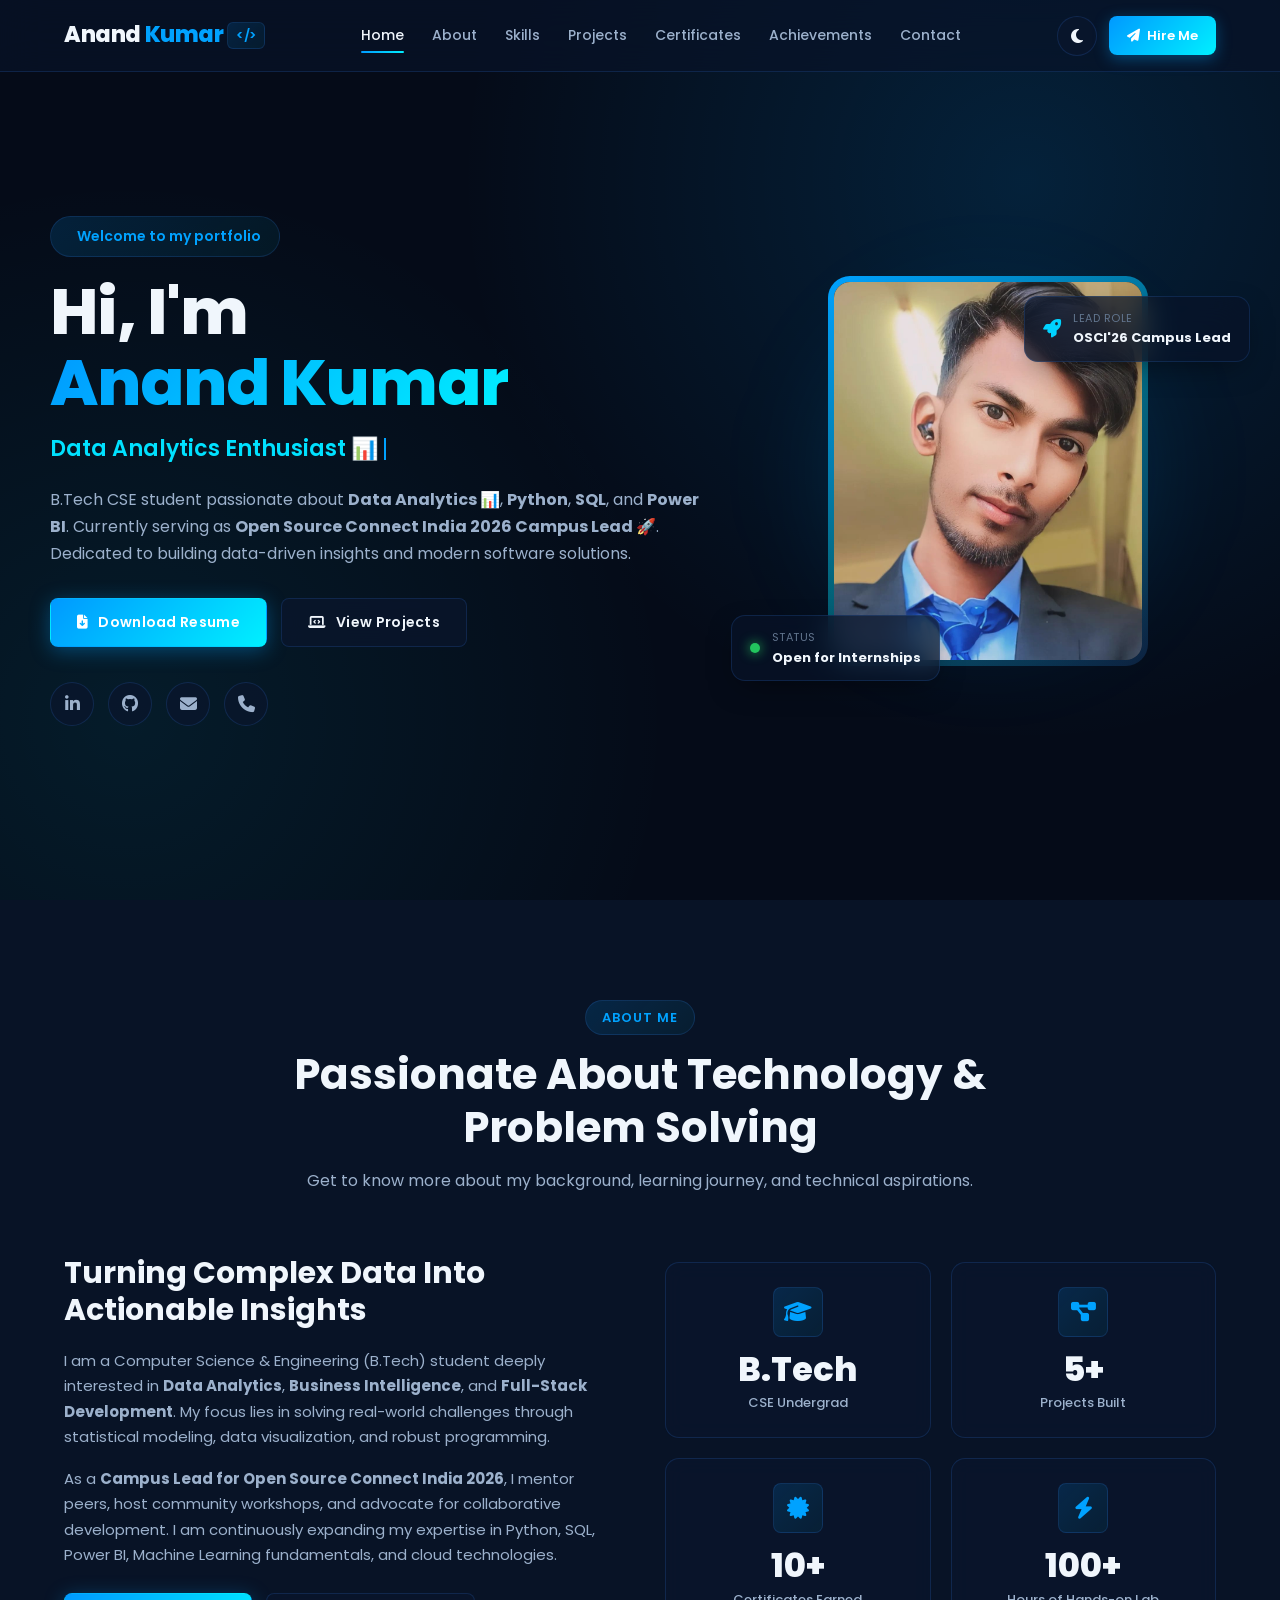
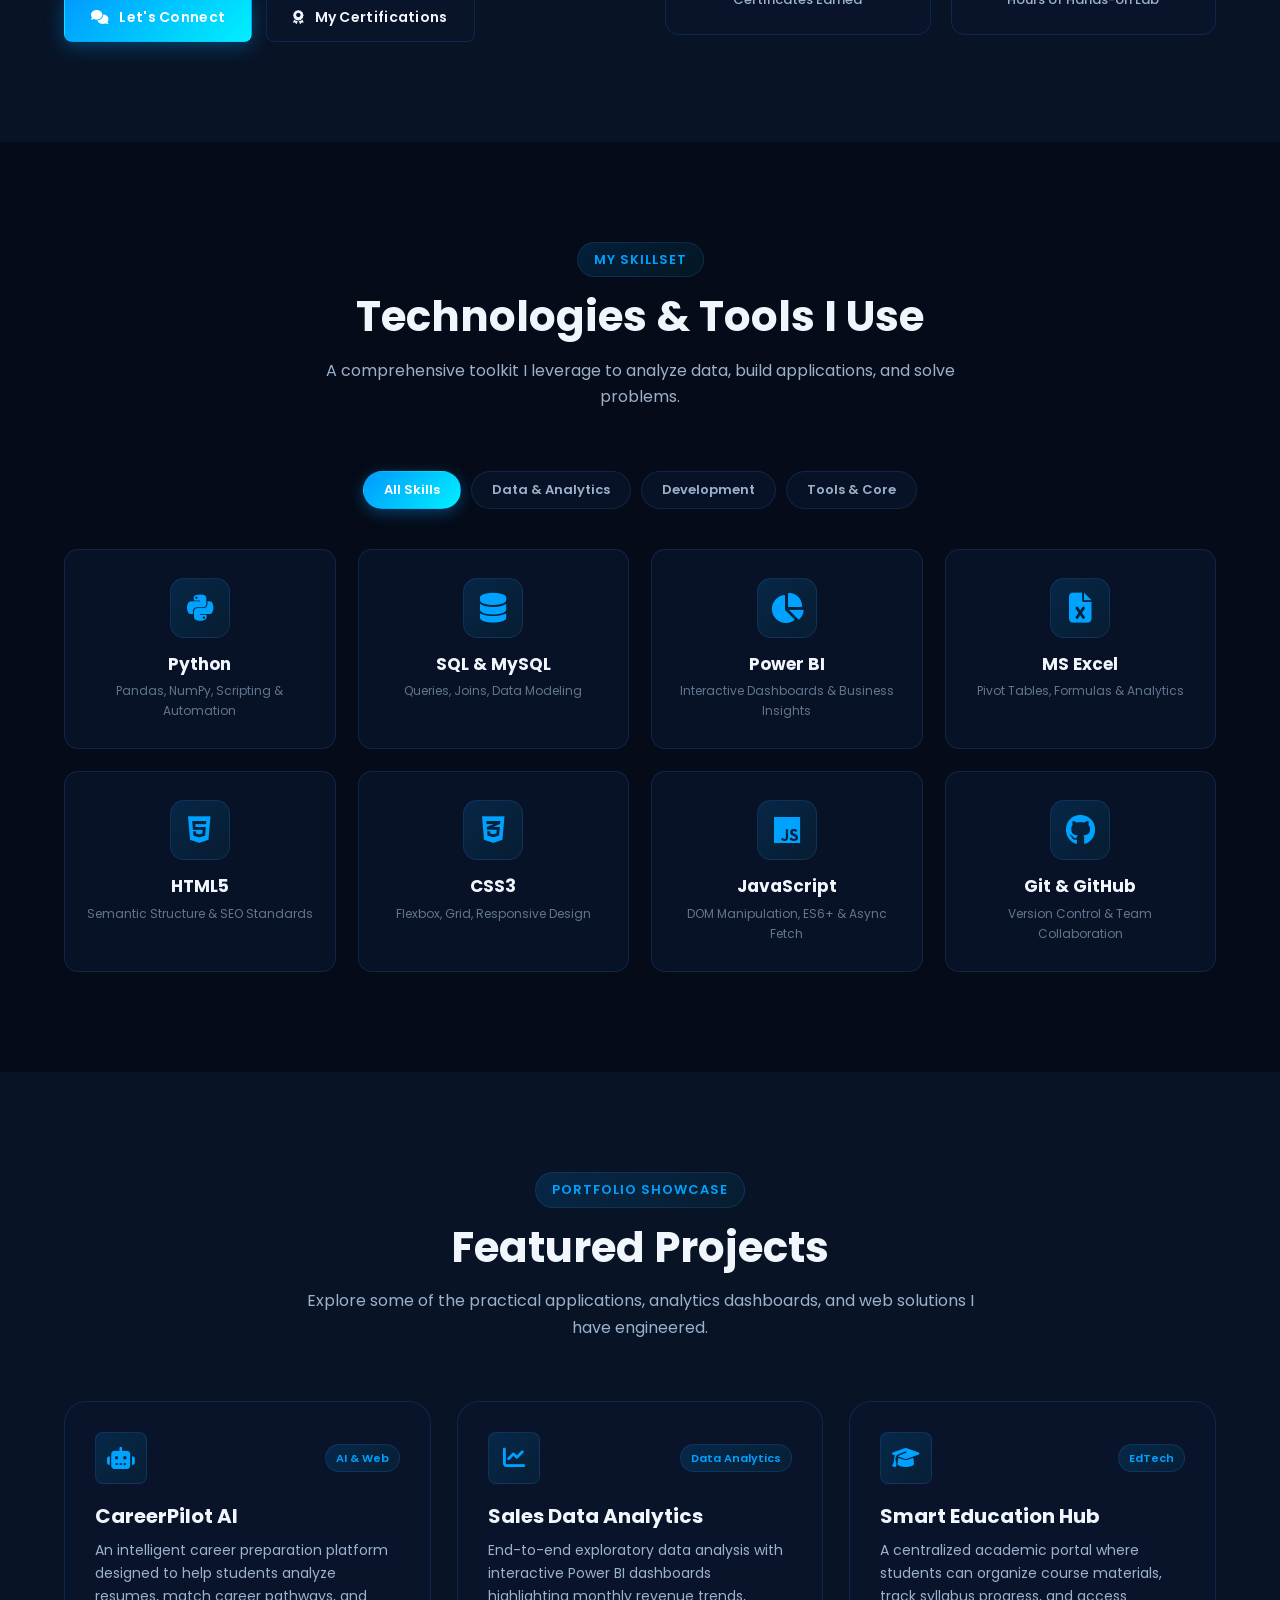
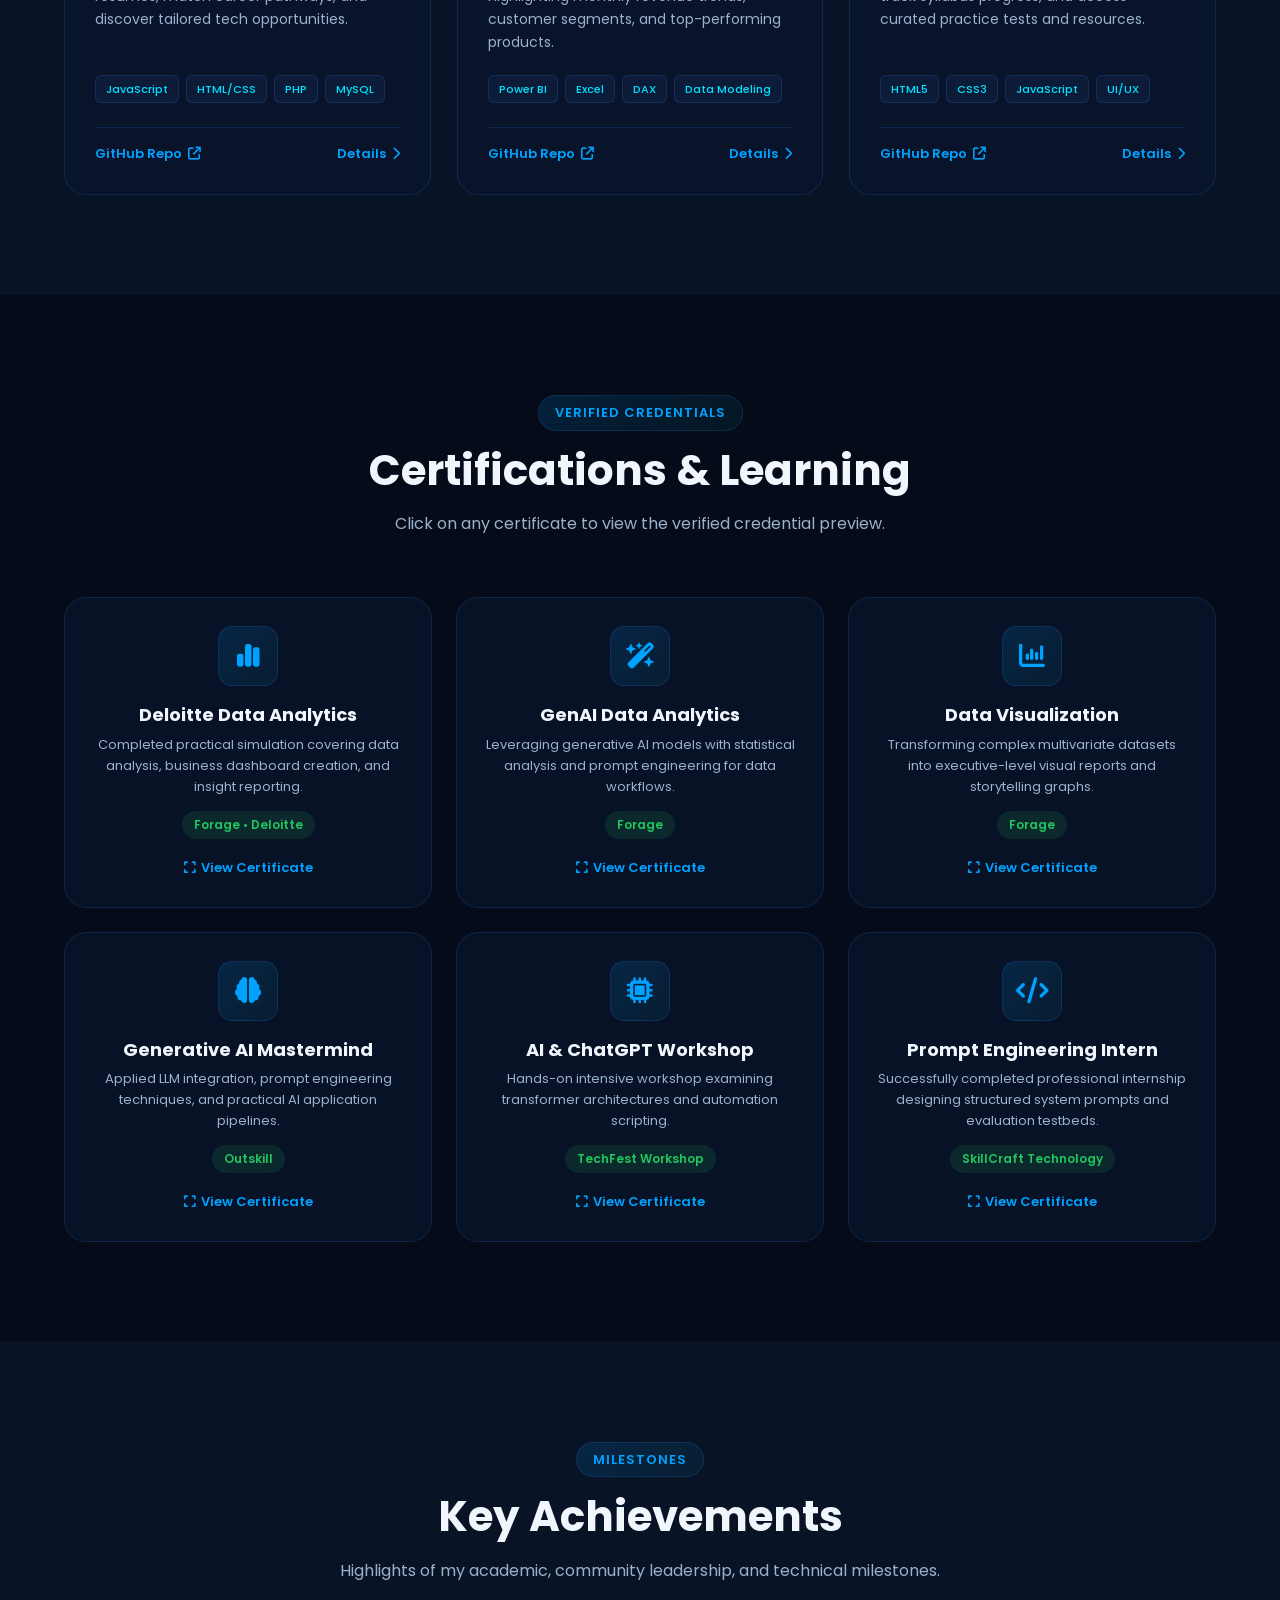
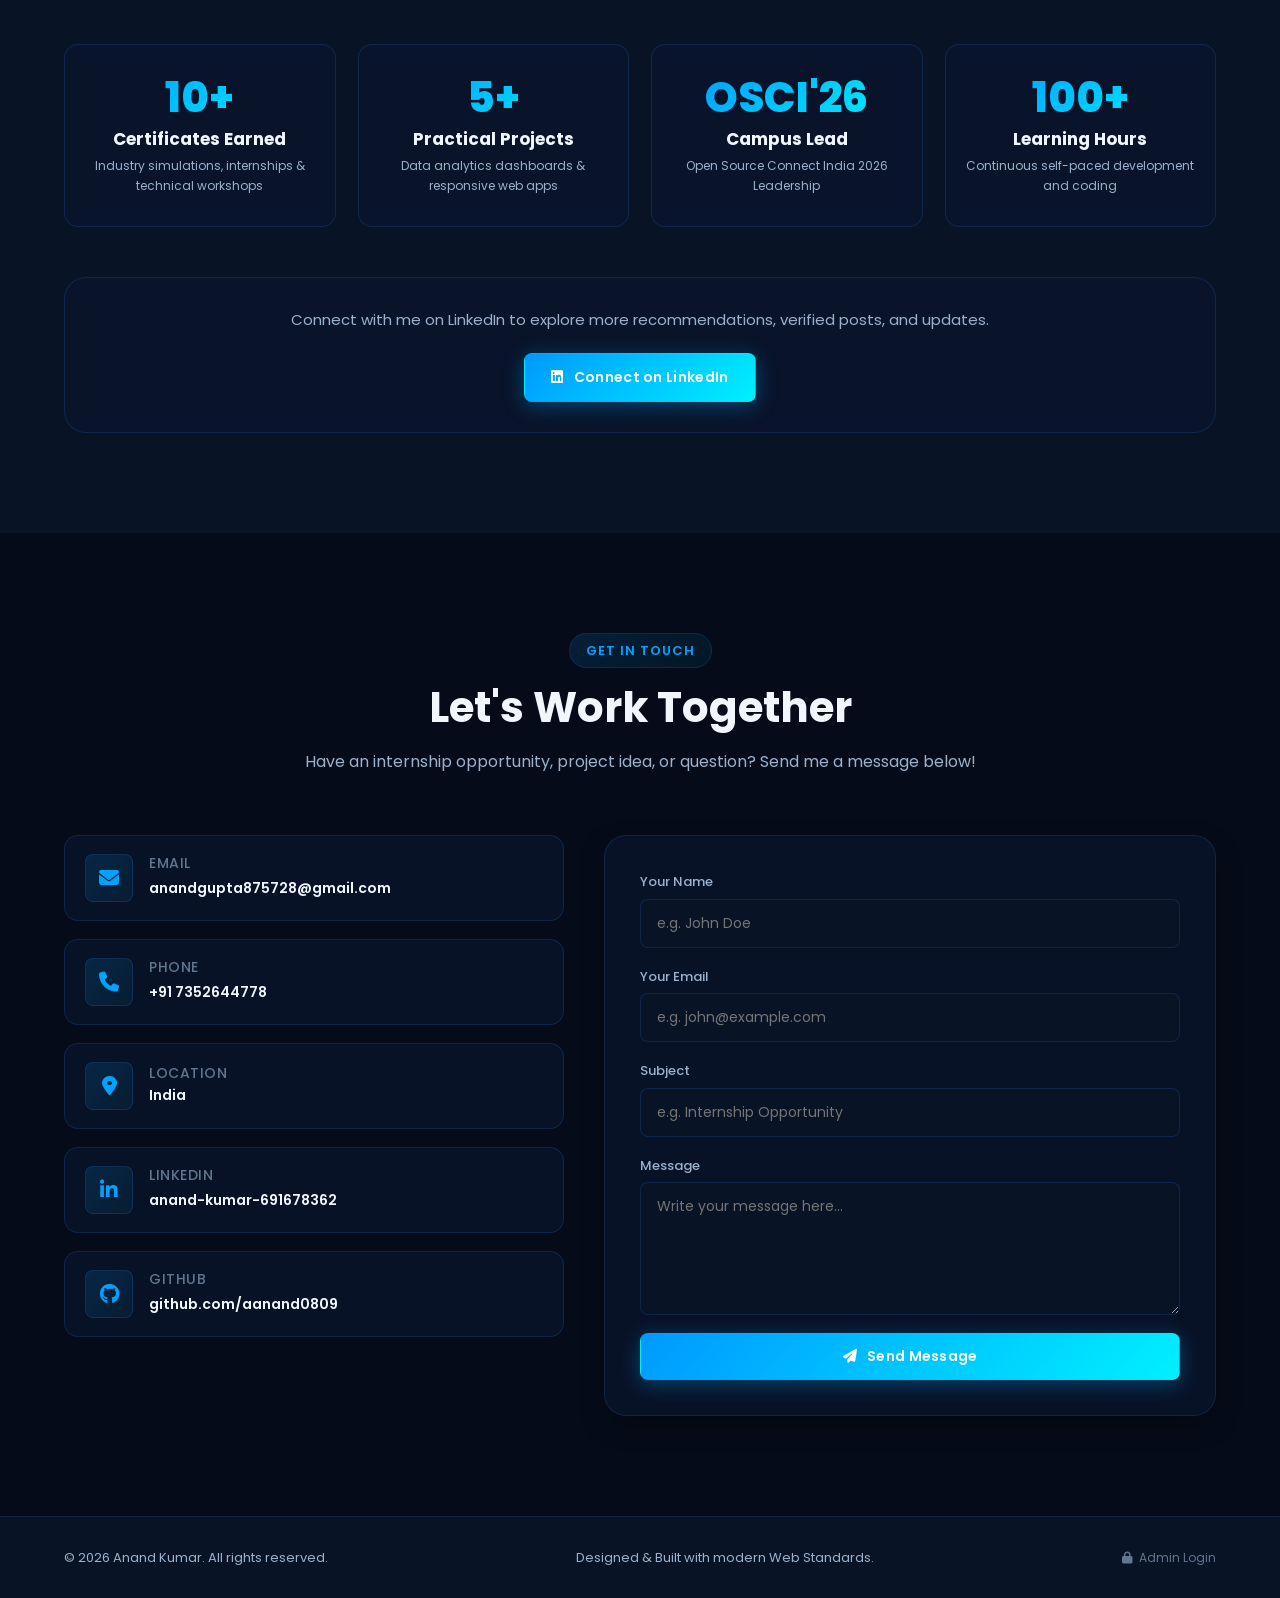
==== commit 5788a243: "feat: connect contact form directly to anandgupta875728@gmail.com for real-time email delivery" ====
--- a/index.html
+++ b/index.html
@@ -596,7 +596,13 @@
                             <span id="toastMessage">Your message has been sent successfully!</span>
                         </div>
 
-                        <form id="contact-form" class="contact-form">
+                        <form id="contact-form" class="contact-form" action="https://formsubmit.co/anandgupta875728@gmail.com" method="POST">
+                            <!-- FormSubmit Config for Direct Email Delivery -->
+                            <input type="hidden" name="_template" value="table">
+                            <input type="hidden" name="_captcha" value="false">
+                            <input type="hidden" name="_subject" id="formSubmitSubject" value="New Portfolio Message">
+                            <input type="hidden" name="_autoresponse" value="Thank you for reaching out to Anand Kumar! I have received your message and will respond shortly.">
+
                             <div class="form-group">
                                 <label for="name">Your Name</label>
                                 <input type="text" id="name" name="name" class="form-control" placeholder="e.g. John Doe" required>
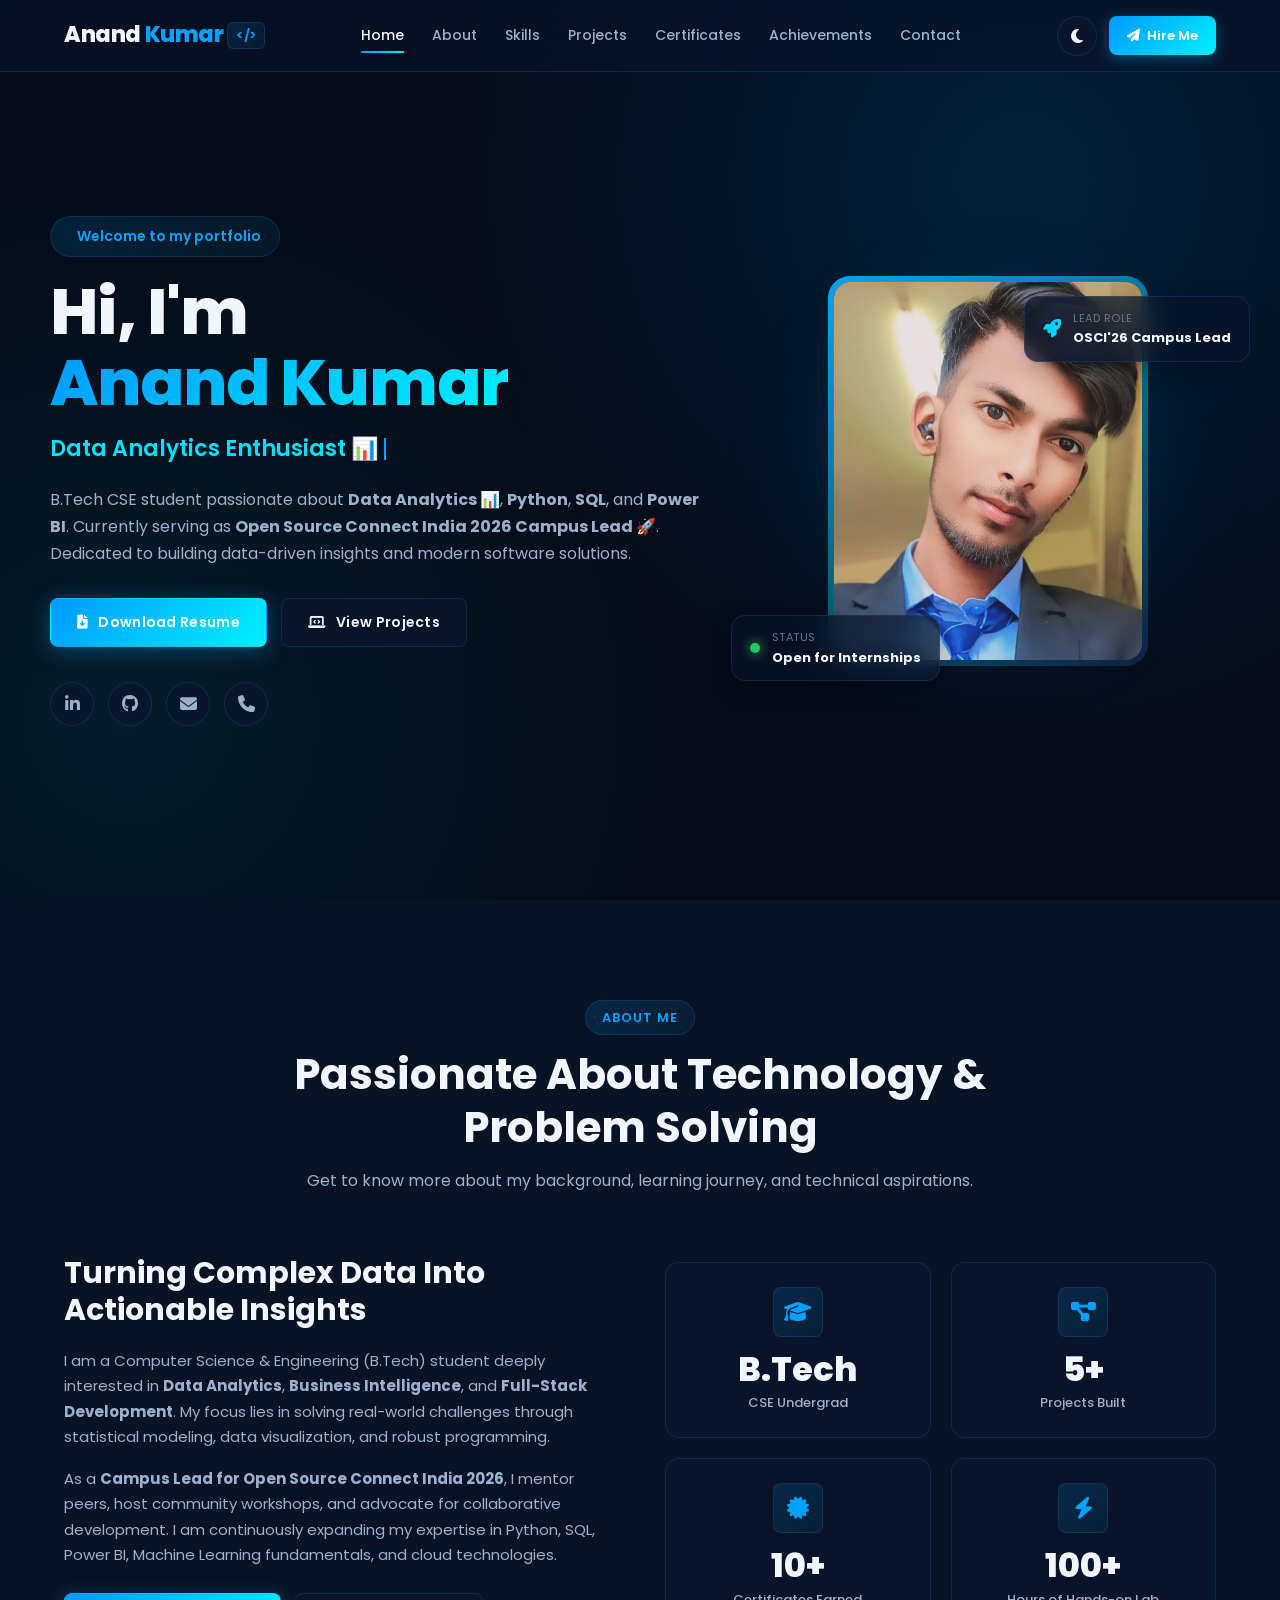
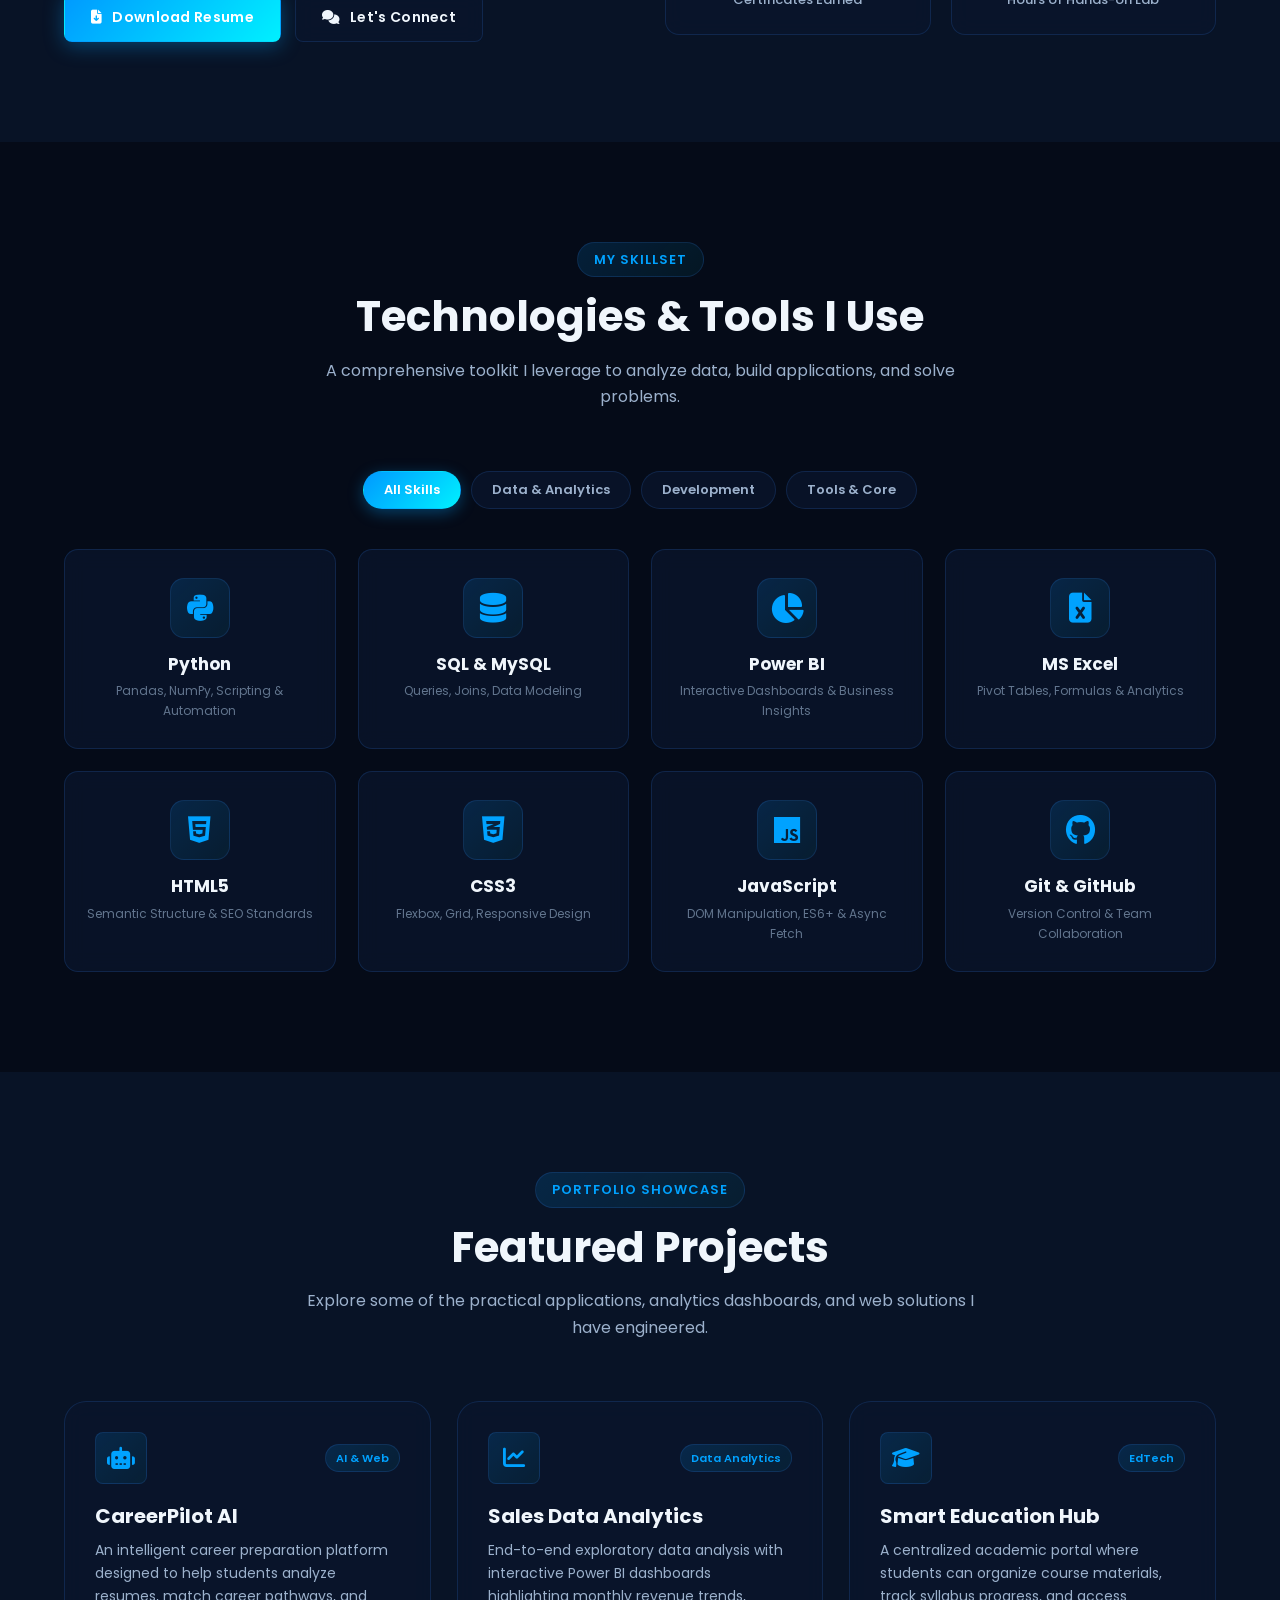
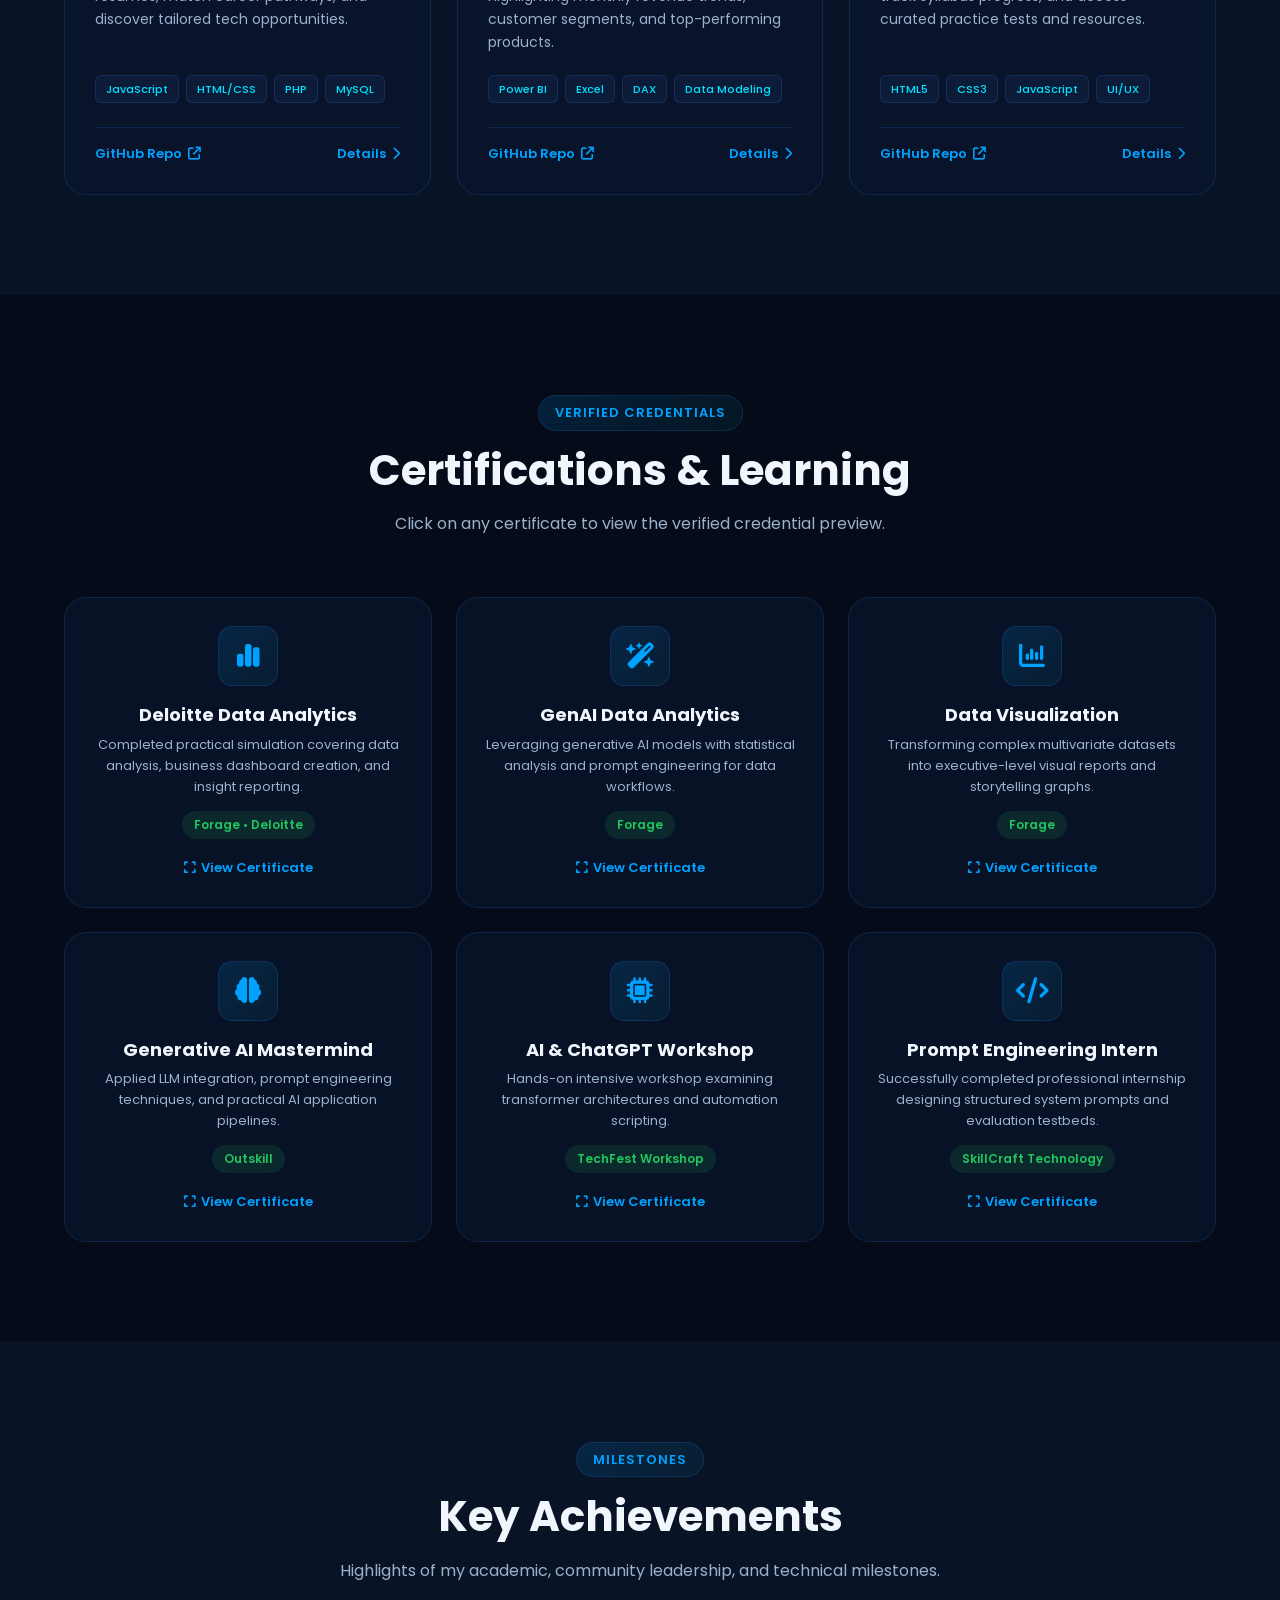
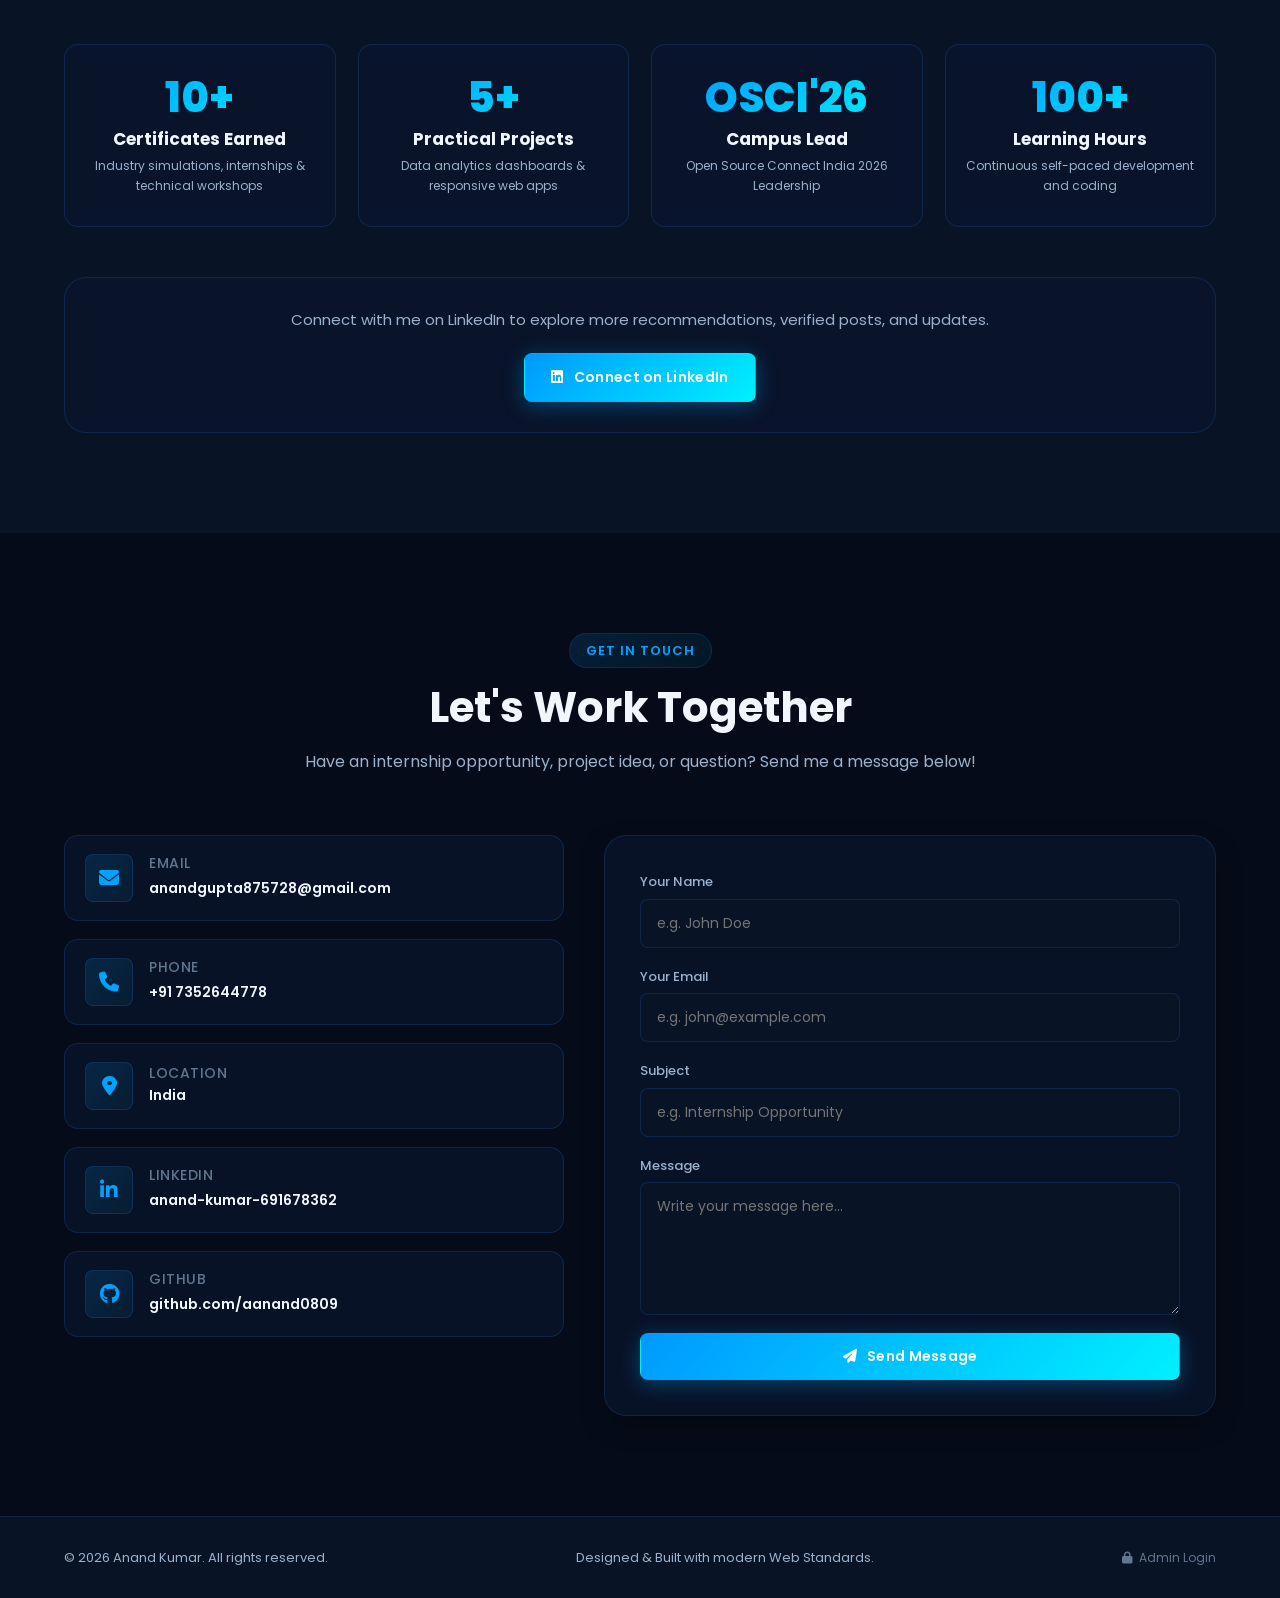
==== commit e543d63a: "Add official resume PDF and link download resume buttons" ====
--- a/index.html
+++ b/index.html
@@ -100,7 +100,7 @@
 
                     <!-- CTA Buttons -->
                     <div class="hero-buttons">
-                        <a href="images/profile.jpg" download="Anand_Kumar_CV" id="resumeBtn" class="btn primary-btn">
+                        <a href="assets/Anand_Kumar_Resume.pdf" download="Anand_Kumar_Resume.pdf" target="_blank" id="resumeBtn" class="btn primary-btn">
                             <i class="fa-solid fa-file-arrow-down"></i>
                             <span>Download Resume</span>
                         </a>
@@ -179,13 +179,13 @@
                         </p>
 
                         <div class="about-cta">
-                            <a href="#contact" class="btn primary-btn">
+                            <a href="assets/Anand_Kumar_Resume.pdf" download="Anand_Kumar_Resume.pdf" target="_blank" class="btn primary-btn">
+                                <i class="fa-solid fa-file-arrow-down"></i>
+                                <span>Download Resume</span>
+                            </a>
+                            <a href="#contact" class="btn secondary-btn">
                                 <i class="fa-solid fa-comments"></i>
                                 <span>Let's Connect</span>
-                            </a>
-                            <a href="#certificates" class="btn secondary-btn">
-                                <i class="fa-solid fa-award"></i>
-                                <span>My Certifications</span>
                             </a>
                         </div>
                     </div>
